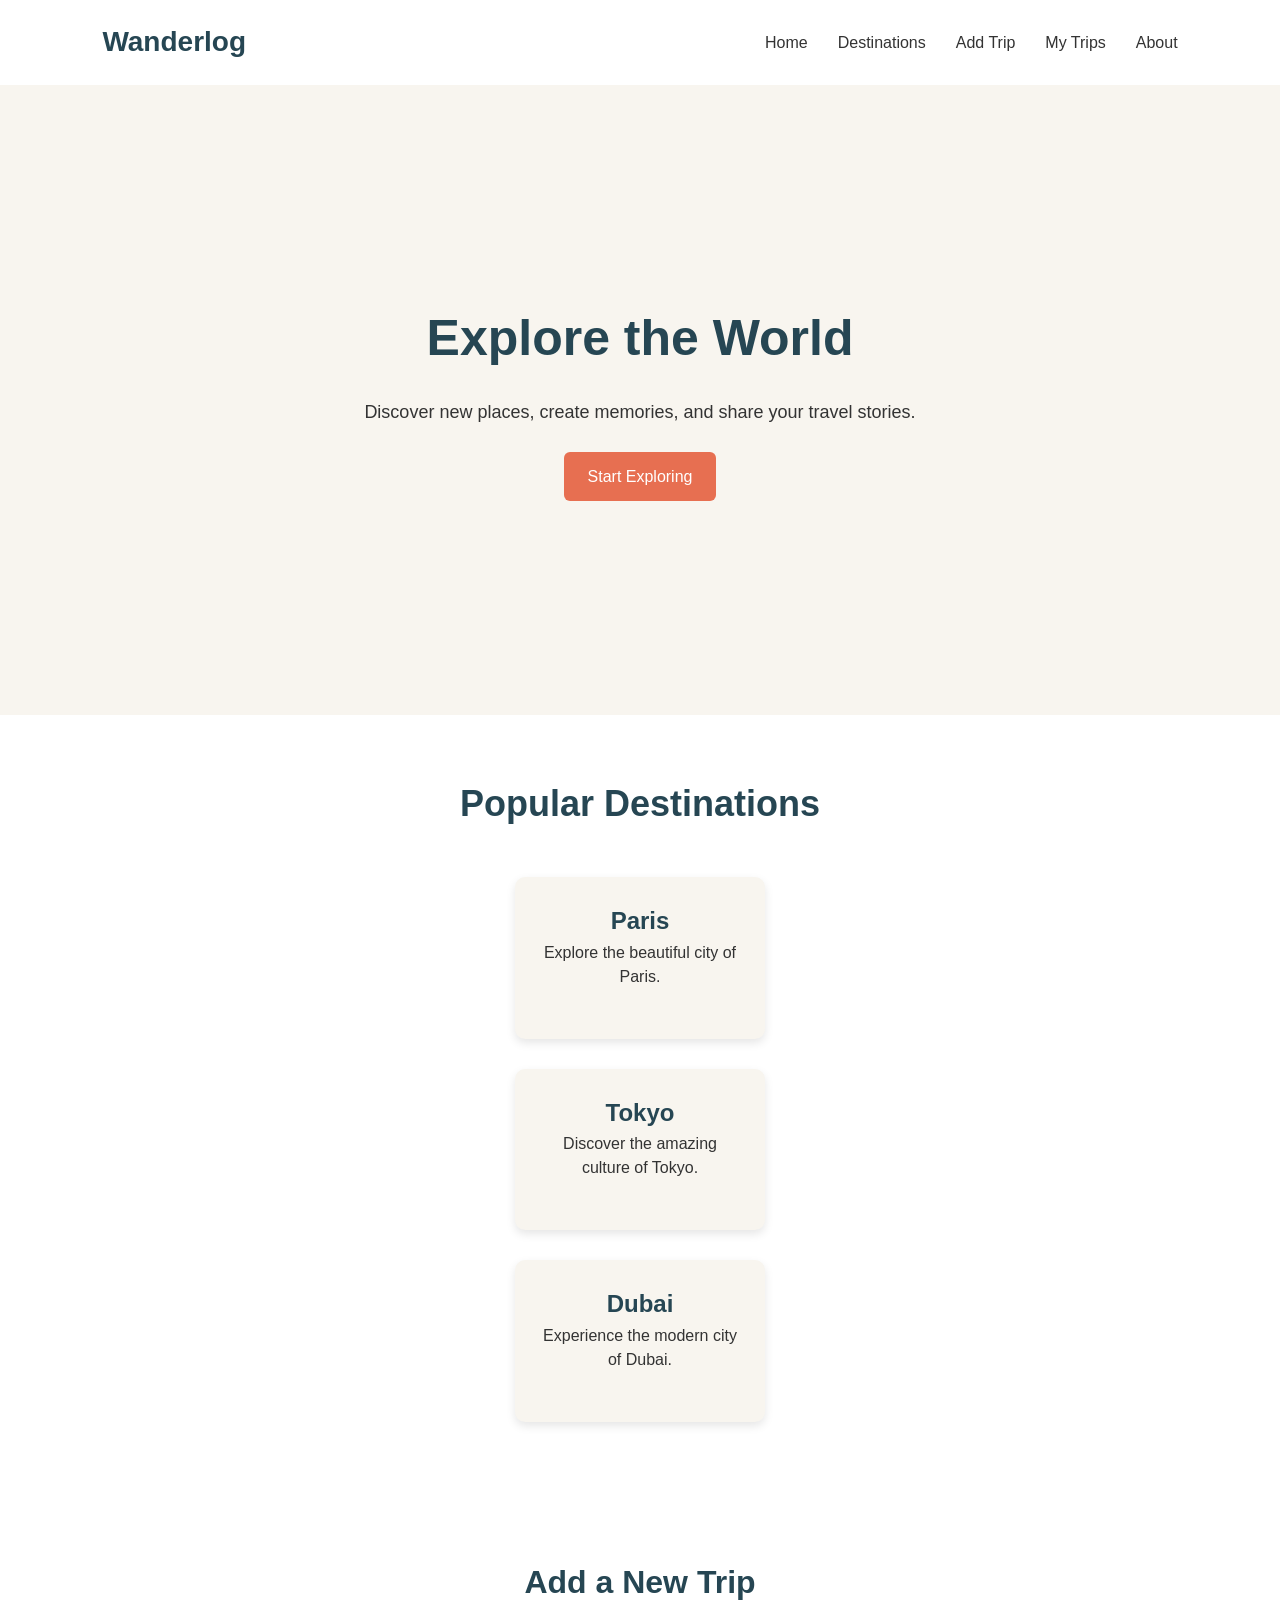
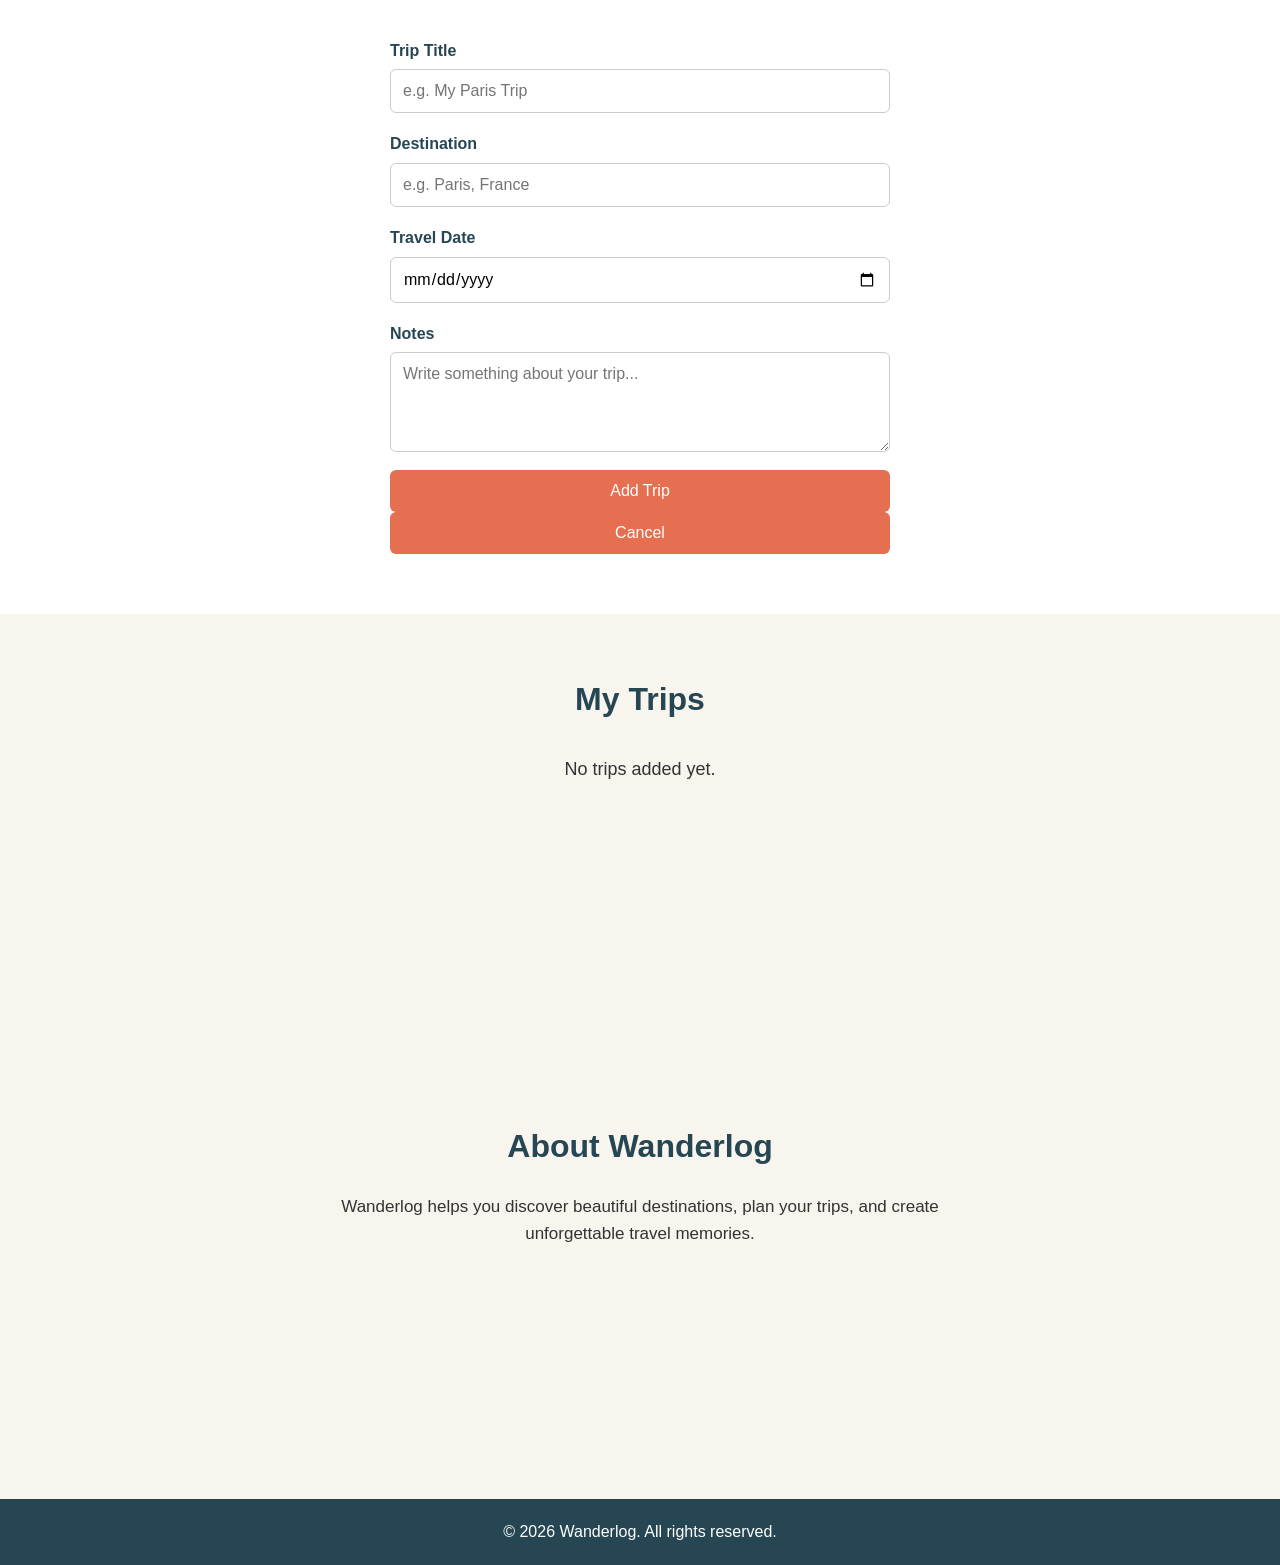
==== index.html @ 98eb79b1 "index.html" ====
<!DOCTYPE html>
<html lang="en">
<head>
    <meta charset="UTF-8">
    <meta name="viewport" content="width=device-width, initial-scale=1.0">
    <title>Wanderlog</title>
    <link rel="stylesheet" href="style.css">
</head>

<body>

    <header>
        <nav>
            <a href="#">Wanderlog</a>

            <ul>
                
    <li><a href="#home">Home</a></li>
    <li><a href="#destinations">Destinations</a></li>
    <li><a href="#add-trip">Add Trip</a></li>
    <li><a href="#my-trips">My Trips</a></li>
    <li><a href="#about">About</a></li>

            </ul>
        </nav>
    </header>

    <main>

        <section id="home">
            <h1>Explore the World</h1>

            <p>
                Discover new places, create memories,
                and share your travel stories.
            </p>

            <a href="#destinations" class="explore-btn">Start Exploring</a>
            
        </section>
    <section id="destinations">
    <h2>Popular Destinations</h2>

    <div class="destination-card">
        <h3>Paris</h3>
        <p>Explore the beautiful city of Paris.</p>
    </div>

    <div class="destination-card">
        <h3>Tokyo</h3>
        <p>Discover the amazing culture of Tokyo.</p>
    </div>

    <div class="destination-card">
        <h3>Dubai</h3>
        <p>Experience the modern city of Dubai.</p>
    </div>
</section>
        <section id="add-trip">
    <h2 id="form-heading">Add a New Trip</h2>

    <form id="trip-form">
        <div>
            <label for="trip-title">Trip Title</label>
            <input
                type="text"
                id="trip-title"
                name="title"
                placeholder="e.g. My Paris Trip"
                maxlength="50"
                required
            >
        </div>

        <div>
            <label for="trip-destination">Destination</label>
            <input
                type="text"
                id="trip-destination"
                name="destination"
                placeholder="e.g. Paris, France"
                maxlength="60"
                required
            >
        </div>

        <div>
            <label for="trip-date">Travel Date</label>
            <input
                type="date"
                id="trip-date"
                name="date"
                required
            >
        </div>

        <div>
            <label for="trip-notes">Notes</label>
            <textarea
                id="trip-notes"
                name="notes"
                placeholder="Write something about your trip..."
                maxlength="300"
            ></textarea>
            <p id="form-message"></p>
        </div>

        <div class="form-buttons">
            <button type="submit" id="submit-btn">Add Trip</button>
            <button type="button" id="cancel-btn" class="cancel-btn">
                Cancel
            </button>
        </div>
    </form>
</section>


            
        
                
        
        <section id="my-trips">
    <h2>My Trips</h2>

    <div id="trip-list">
        <p id="empty-message">No trips added yet.</p>
    </div>
</section>

<section id="about">
    <h2>About Wanderlog</h2>
    <p>
        Wanderlog helps you discover beautiful destinations,
        plan your trips, and create unforgettable travel memories.
    </p>
</section>

        


    </main>

    <footer>
        <p>&copy; 2026 Wanderlog. All rights reserved.</p>
    </footer>
    <script src="script.js"></script>

</body>
</html>
---- style.css ----
/* Basic reset */
* {
    margin: 0;
    padding: 0;
    box-sizing: border-box;
}

/* Body */
body {
    font-family: Arial, sans-serif;
    background-color: #f8f5ef;
    color: #333;
    line-height: 1.6;
}

/* Header */
header {
    background-color: #ffffff;
    padding: 20px 8%;
}

/* Navigation */
nav {
    display: flex;
    justify-content: space-between;

    /* Form buttons */
.form-buttons {
    display: flex;
    gap: 10px;
}

.form-buttons button {
    flex: 1;
}

.cancel-btn {
    background-color: #777 !important;
}

.cancel-btn:hover {
    background-color: #555 !important;
}
    align-items: center;
}

/* Logo */
nav > a {
    font-size: 28px;
    font-weight: bold;
    color: #264653;
    text-decoration: none;
}

/* Navigation links */
nav ul {
    display: flex;
    list-style: none;
    gap: 30px;
}

nav ul li a {
    color: #333;
    text-decoration: none;
}

/* Hero section */
section {
    min-height: 70vh;
    display: flex;
    flex-direction: column;
    justify-content: center;
    align-items: center;
    text-align: center;
    padding: 40px 20px;
}

/* Hero heading */
section h1 {
    font-size: 50px;
    color: #264653;
    margin-bottom: 20px;
}

/* Hero paragraph */
section p {
    max-width: 600px;
    margin-bottom: 25px;
    font-size: 18px;
}

/* CTA button */
section a {
    background-color: #e76f51;
    color: white;
    padding: 12px 24px;
    text-decoration: none;
    border-radius: 6px;
}

/* Footer */
footer {
    text-align: center;
    padding: 20px;
    background-color: #264653;
    color: white;
}

/* Mobile responsiveness */
@media (max-width: 600px) {
    nav {
        flex-direction: column;
        gap: 15px;
    }

    nav ul {
        gap: 15px;
    }

    section h1 {
        font-size: 36px;
    }
}



#destinations {
    padding: 60px 20px;
    text-align: center;
    background-color: #ffffff;
}

#destinations h2 {
    color: #264653;
    font-size: 36px;
    margin-bottom: 30px;
}

.destination-card {
    display: inline-block;
    width: 250px;
    margin: 15px;
    padding: 25px;
    background-color: #f8f5ef;
    border-radius: 10px;
    box-shadow: 0 4px 10px rgba(0, 0, 0, 0.1);
}

.destination-card h3 {
    color: #264653;
    font-size: 24px;
}

.destination-card p {
    color: #333333;
    font-size: 16px;
    line-height: 1.5;
}


#about {
    padding: 60px 20px;
    text-align: center;
    background-color: #f8f5ef;
}

#about h2 {
    color: #264653;
    font-size: 32px;
    margin-bottom: 20px;
}

#about p {
    max-width: 700px;
    margin: 0 auto;
    line-height: 1.6;
    font-size: 17px;
}

/* Mobile responsiveness */
@media (max-width: 600px) {
    header {
        padding: 15px 5%;
    }

    nav {
        flex-direction: column;
        gap: 15px;
    }

    nav > a {
        font-size: 24px;
    }

    nav ul {
        gap: 15px;
        flex-wrap: wrap;
        justify-content: center;
    }

    section h1 {
        font-size: 36px;
    }

    section p {
        font-size: 16px;
    }

    #destinations h2 {
        font-size: 30px;
    }

    .destination-card {
        display: block;
        width: 90%;
        max-width: 300px;
        margin: 15px auto;
    }

    #about h2 {
        font-size: 28px;
    }

    #about p {
        font-size: 16px;
    }
}
/* Add Trip Section */
#add-trip {
    min-height: auto;
    padding: 60px 20px;
    background-color: #ffffff;
}

#add-trip h2,
#my-trips h2 {
    color: #264653;
    font-size: 32px;
    margin-bottom: 30px;
}

/* Trip Form */
#trip-form {
    width: 100%;
    max-width: 500px;
    display: flex;
    flex-direction: column;
    gap: 18px;
    text-align: left;
}

#trip-form div {
    display: flex;
    flex-direction: column;
}

#trip-form label {
    margin-bottom: 6px;
    font-weight: bold;
    color: #264653;
}

#trip-form input,
#trip-form textarea {
    padding: 12px;
    border: 1px solid #ccc;
    border-radius: 6px;
    font-size: 16px;
    font-family: Arial, sans-serif;
}

#trip-form textarea {
    min-height: 100px;
    resize: vertical;
}

#trip-form input:focus,
#trip-form textarea:focus {
    outline: none;
    border-color: #e76f51;
}

/* Add Trip Button */
#trip-form button {
    background-color: #e76f51;
    color: white;
    border: none;
    padding: 12px 20px;
    border-radius: 6px;
    font-size: 16px;
    cursor: pointer;
}

#trip-form button:hover {
    background-color: #d95d40;
}

/* My Trips */
#my-trips {
    min-height: auto;
    padding: 60px 20px;
    background-color: #f8f5ef;
}

#trip-list {
    width: 100%;
    max-width: 900px;
    display: flex;
    flex-wrap: wrap;
    justify-content: center;
    gap: 20px;
}

/* Trip Card */
.trip-card {
    width: 280px;
    padding: 25px;
    background-color: white;
    border-radius: 10px;
    box-shadow: 0 4px 10px rgba(0, 0, 0, 0.1);
    text-align: left;
}

.trip-card h3 {
    color: #264653;
    font-size: 24px;
    margin-bottom: 12px;
}

.trip-card p {
    font-size: 15px;
    margin-bottom: 8px;
}

/* Edit and Delete Buttons */
.trip-card button {
    border: none;
    padding: 8px 14px;
    margin-top: 12px;
    margin-right: 6px;
    border-radius: 5px;
    color: white;
    cursor: pointer;
}

.trip-card button:first-of-type {
    background-color: #264653;
}

.trip-card button:last-of-type {
    background-color: #e76f51;
}

.trip-card button:hover {
    opacity: 0.85;
}

/* Mobile */
@media (max-width: 600px) {
    #trip-form {
        width: 90%;
    }

    .trip-card {
        width: 90%;
        max-width: 320px;
    }

    #add-trip h2,
    #my-trips h2 {
        font-size: 28px;
    }
}

#form-message {
    display: none;
    width: 100%;
    padding: 10px;
    margin: 5px 0;
    border-radius: 6px;
    font-size: 14px;
    text-align: center;
}

#form-message.success {
    display: block;
    background-color: #d8f3dc;
    color: #1b4332;
}

#form-message.error {
    display: block;
    background-color: #ffe5e5;
    color: #9b2226;
}
.trip-card {
    transition: transform 0.2s ease, box-shadow 0.2s ease;
    border-left: 5px solid #e76f51;
}

.trip-card:hover {
    transform: translateY(-5px);
    box-shadow: 0 8px 18px rgba(0, 0, 0, 0.15);
}

.trip-card p {
    color: #555;
}

.trip-card strong {
    color: #264653;
}
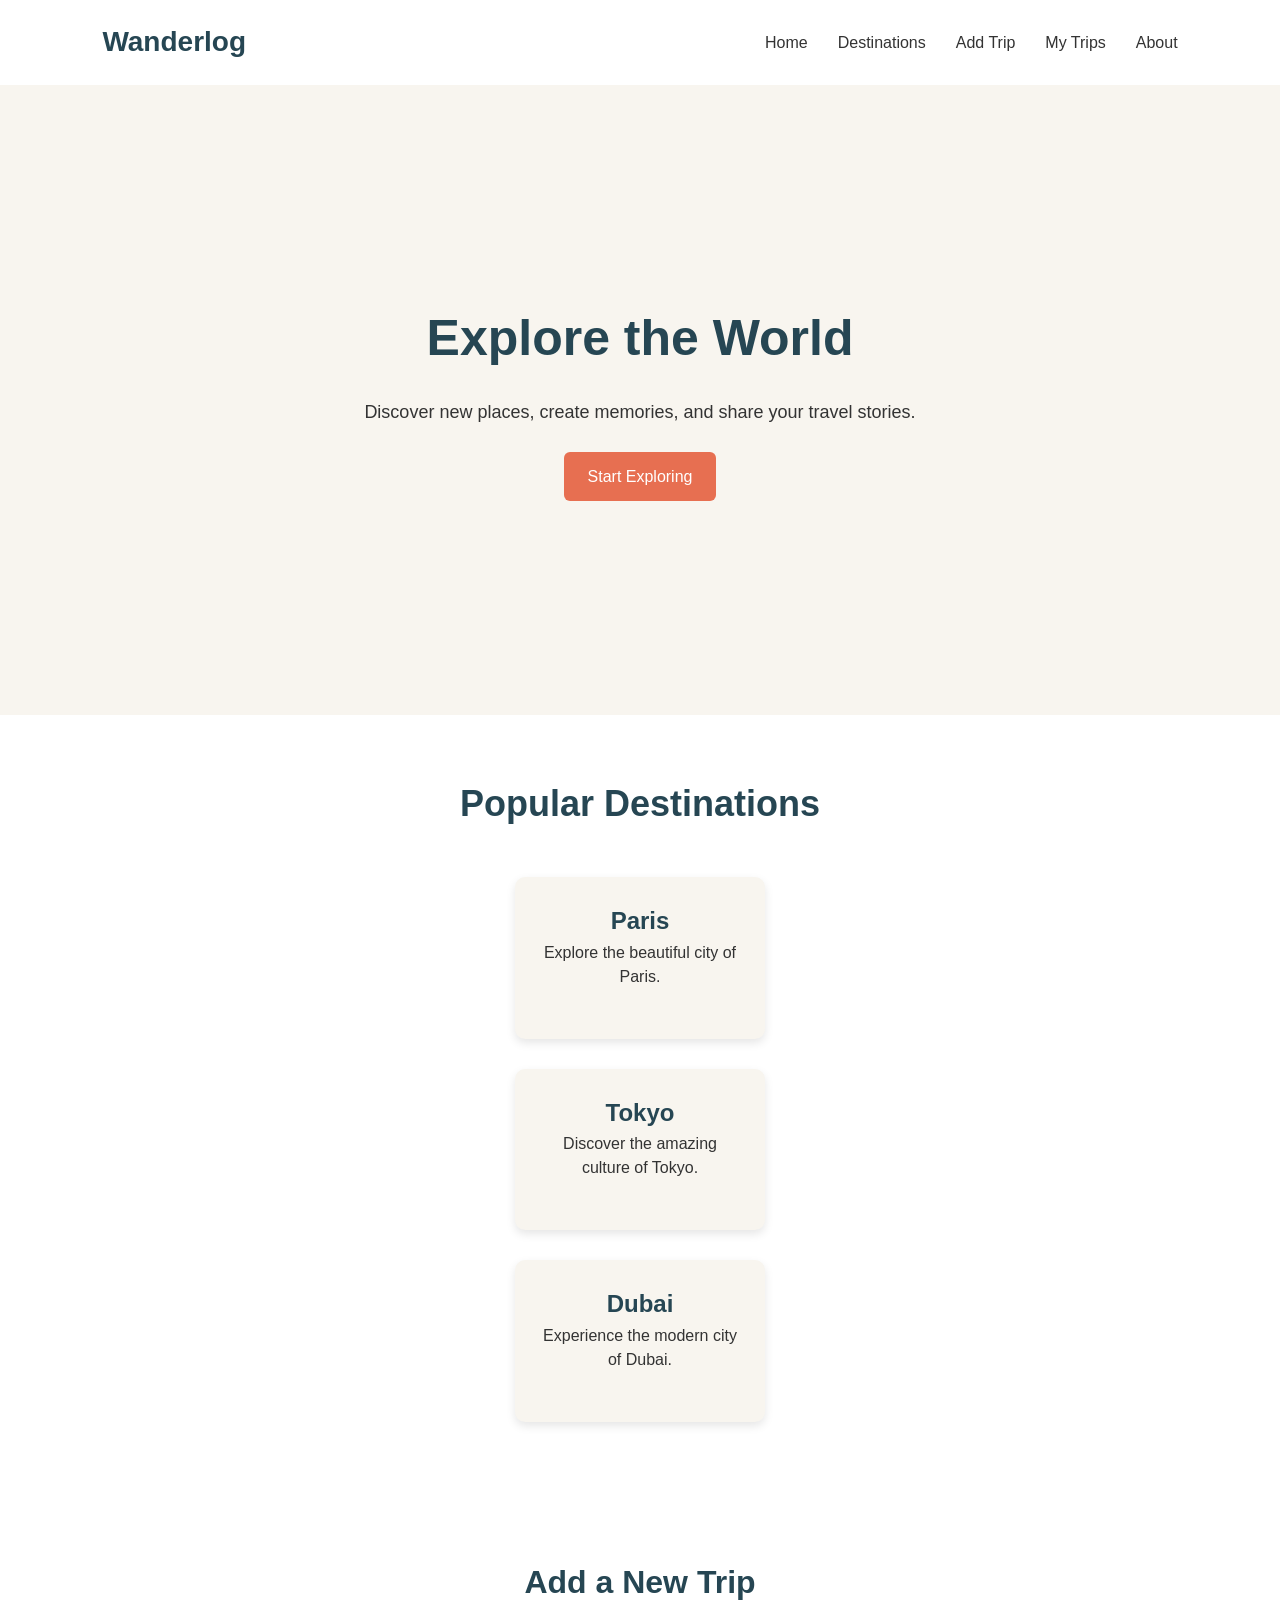
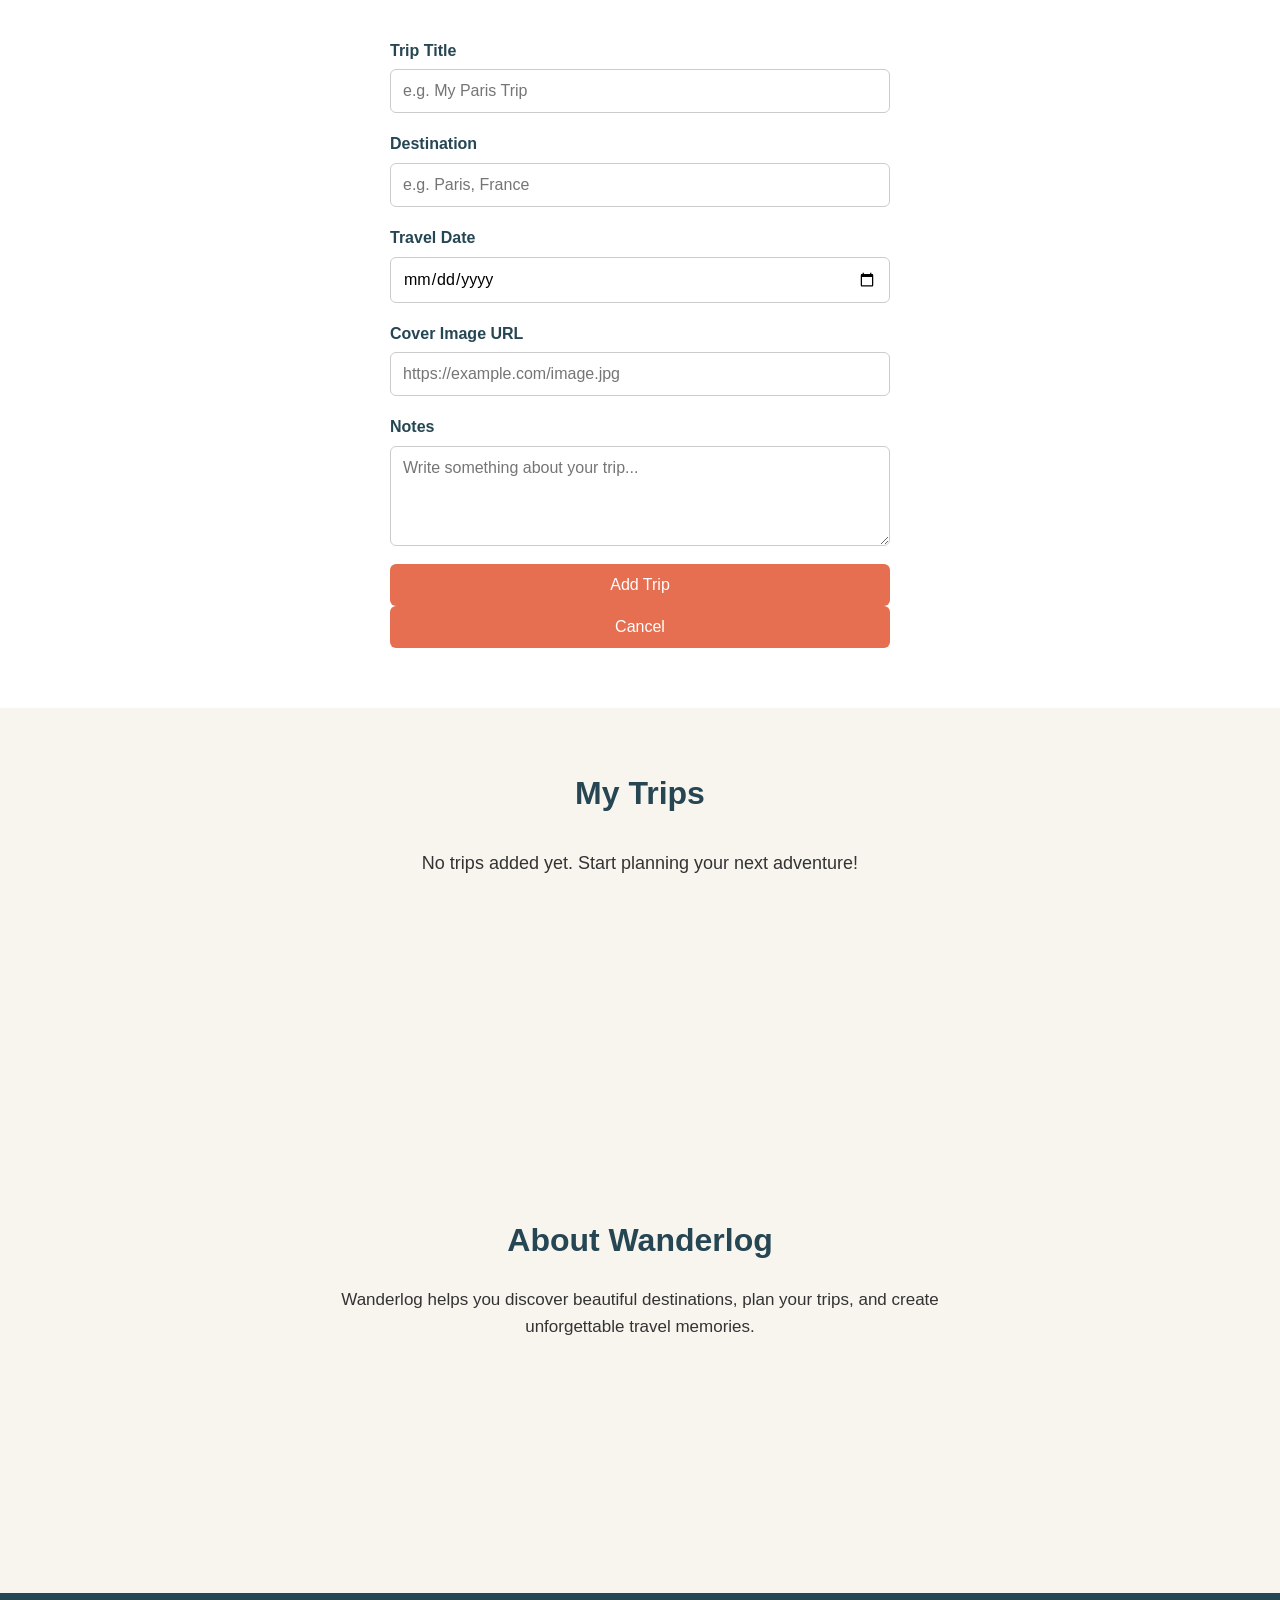
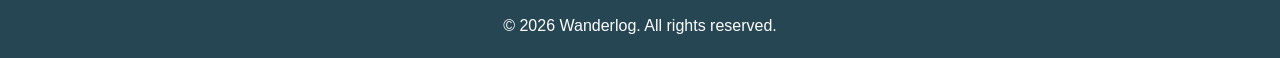
==== commit 25f1688c: "index.html Added a new input field for the cover image URL in the trip form." ====
--- a/index.html
+++ b/index.html
@@ -60,6 +60,7 @@
     <h2 id="form-heading">Add a New Trip</h2>
 
     <form id="trip-form">
+
         <div>
             <label for="trip-title">Trip Title</label>
             <input
@@ -94,6 +95,17 @@
             >
         </div>
 
+        <!-- NEW: Cover Image URL -->
+        <div>
+            <label for="trip-image">Cover Image URL</label>
+            <input
+                type="url"
+                id="trip-image"
+                name="image"
+                placeholder="https://example.com/image.jpg"
+            >
+        </div>
+
         <div>
             <label for="trip-notes">Notes</label>
             <textarea
@@ -102,30 +114,39 @@
                 placeholder="Write something about your trip..."
                 maxlength="300"
             ></textarea>
-            <p id="form-message"></p>
         </div>
+
+        <p id="form-message"></p>
 
         <div class="form-buttons">
             <button type="submit" id="submit-btn">Add Trip</button>
-            <button type="button" id="cancel-btn" class="cancel-btn">
+
+            <button
+                type="button"
+                id="cancel-btn"
+                class="cancel-btn"
+            >
                 Cancel
             </button>
         </div>
+
     </form>
 </section>
+<section id="my-trips">
+    <h2>My Trips</h2>
 
+    <div id="trip-list">
+        <p id="empty-message">
+            No trips added yet. Start planning your next adventure!
+        </p>
+    </div>
+</section>
 
             
         
                 
         
-        <section id="my-trips">
-    <h2>My Trips</h2>
-
-    <div id="trip-list">
-        <p id="empty-message">No trips added yet.</p>
-    </div>
-</section>
+    
 
 <section id="about">
     <h2>About Wanderlog</h2>
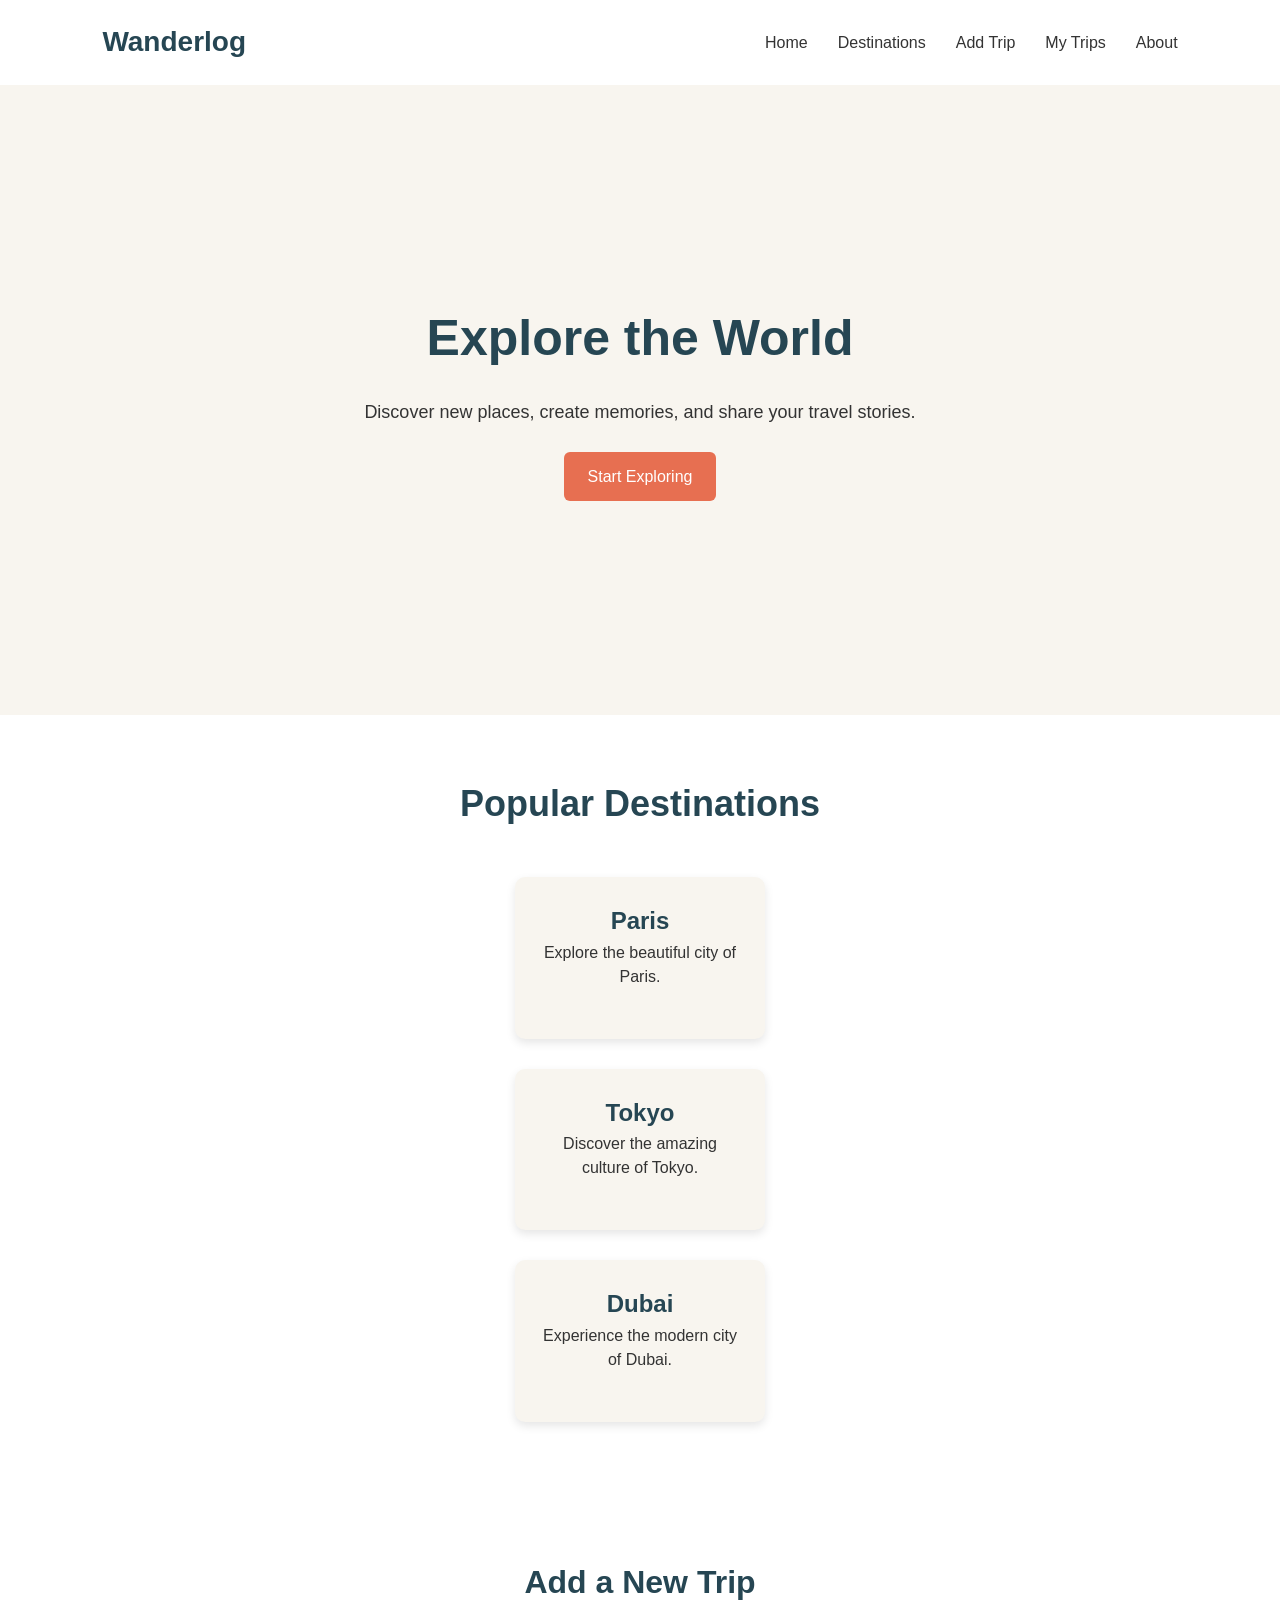
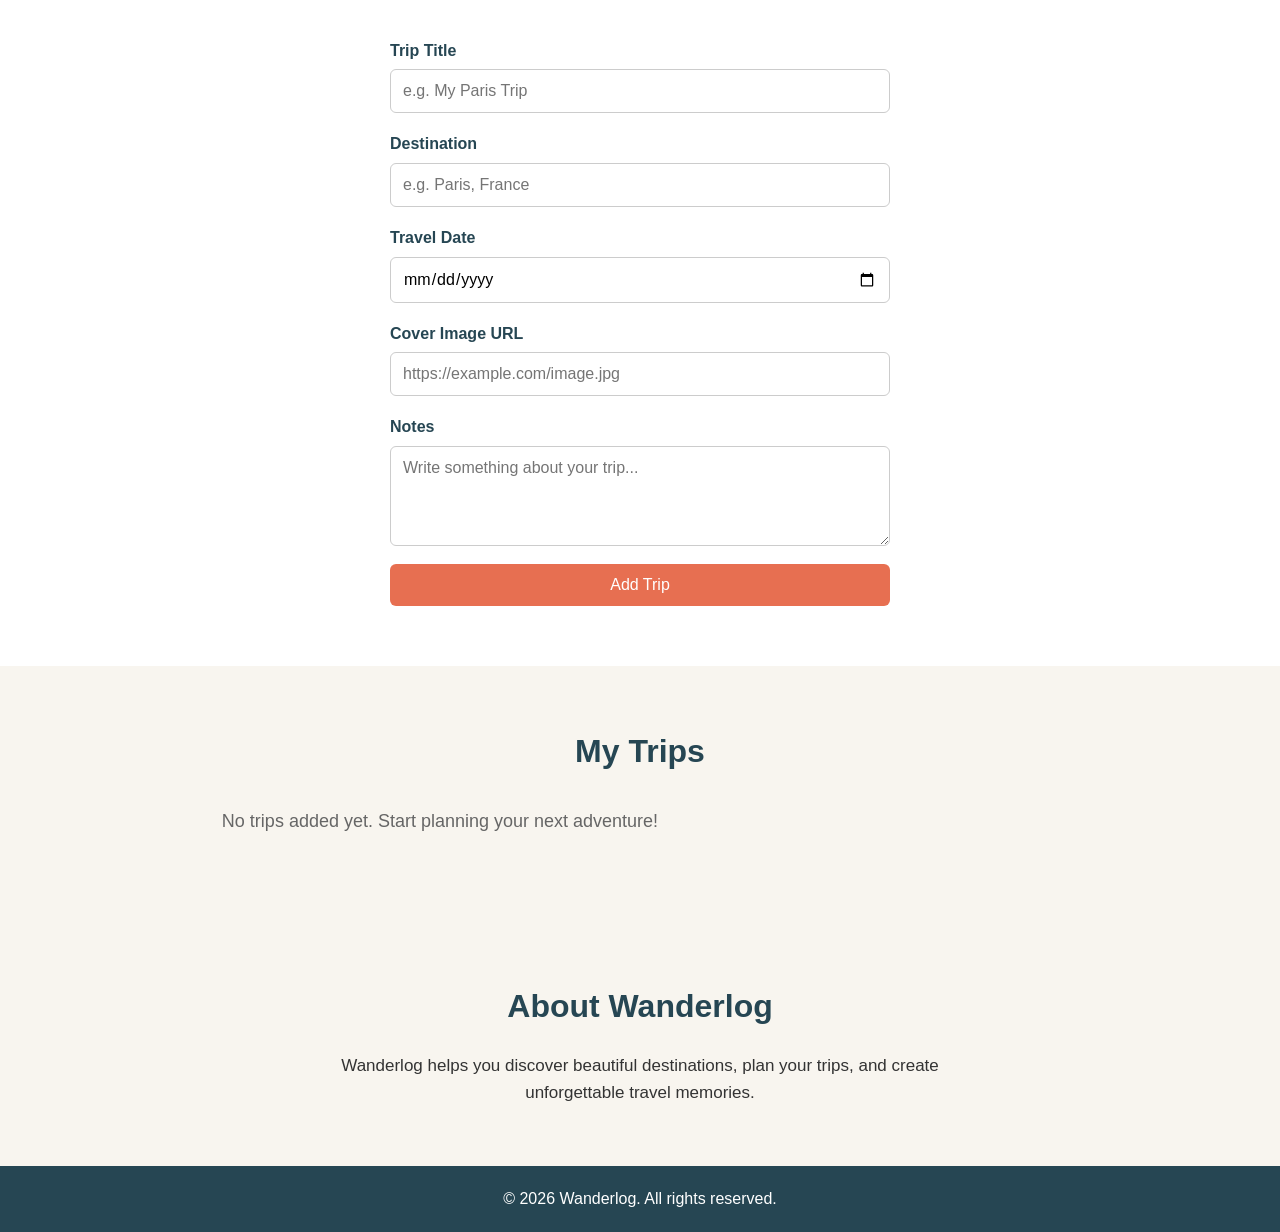
==== commit ee859cd1: "index.html Reformatted the Cover Image URL input section for consistency." ====
--- a/index.html
+++ b/index.html
@@ -95,16 +95,15 @@
             >
         </div>
 
-        <!-- NEW: Cover Image URL -->
         <div>
-            <label for="trip-image">Cover Image URL</label>
-            <input
-                type="url"
-                id="trip-image"
-                name="image"
-                placeholder="https://example.com/image.jpg"
-            >
-        </div>
+    <label for="trip-image">Cover Image URL</label>
+    <input
+        type="url"
+        id="trip-image"
+        name="image"
+        placeholder="https://example.com/image.jpg"
+    >
+</div>
 
         <div>
             <label for="trip-notes">Notes</label>
--- a/style.css
+++ b/style.css
@@ -23,24 +23,6 @@
 nav {
     display: flex;
     justify-content: space-between;
-
-    /* Form buttons */
-.form-buttons {
-    display: flex;
-    gap: 10px;
-}
-
-.form-buttons button {
-    flex: 1;
-}
-
-.cancel-btn {
-    background-color: #777 !important;
-}
-
-.cancel-btn:hover {
-    background-color: #555 !important;
-}
     align-items: center;
 }
 
@@ -64,7 +46,7 @@
     text-decoration: none;
 }
 
-/* Hero section */
+/* General sections */
 section {
     min-height: 70vh;
     display: flex;
@@ -75,21 +57,20 @@
     padding: 40px 20px;
 }
 
-/* Hero heading */
+/* Hero */
 section h1 {
     font-size: 50px;
     color: #264653;
     margin-bottom: 20px;
 }
 
-/* Hero paragraph */
 section p {
     max-width: 600px;
     margin-bottom: 25px;
     font-size: 18px;
 }
 
-/* CTA button */
+/* CTA */
 section a {
     background-color: #e76f51;
     color: white;
@@ -98,36 +79,12 @@
     border-radius: 6px;
 }
 
-/* Footer */
-footer {
-    text-align: center;
-    padding: 20px;
-    background-color: #264653;
-    color: white;
-}
-
-/* Mobile responsiveness */
-@media (max-width: 600px) {
-    nav {
-        flex-direction: column;
-        gap: 15px;
-    }
-
-    nav ul {
-        gap: 15px;
-    }
-
-    section h1 {
-        font-size: 36px;
-    }
-}
-
-
-
+/* Destinations */
 #destinations {
     padding: 60px 20px;
     text-align: center;
     background-color: #ffffff;
+    min-height: auto;
 }
 
 #destinations h2 {
@@ -157,74 +114,6 @@
     line-height: 1.5;
 }
 
-
-#about {
-    padding: 60px 20px;
-    text-align: center;
-    background-color: #f8f5ef;
-}
-
-#about h2 {
-    color: #264653;
-    font-size: 32px;
-    margin-bottom: 20px;
-}
-
-#about p {
-    max-width: 700px;
-    margin: 0 auto;
-    line-height: 1.6;
-    font-size: 17px;
-}
-
-/* Mobile responsiveness */
-@media (max-width: 600px) {
-    header {
-        padding: 15px 5%;
-    }
-
-    nav {
-        flex-direction: column;
-        gap: 15px;
-    }
-
-    nav > a {
-        font-size: 24px;
-    }
-
-    nav ul {
-        gap: 15px;
-        flex-wrap: wrap;
-        justify-content: center;
-    }
-
-    section h1 {
-        font-size: 36px;
-    }
-
-    section p {
-        font-size: 16px;
-    }
-
-    #destinations h2 {
-        font-size: 30px;
-    }
-
-    .destination-card {
-        display: block;
-        width: 90%;
-        max-width: 300px;
-        margin: 15px auto;
-    }
-
-    #about h2 {
-        font-size: 28px;
-    }
-
-    #about p {
-        font-size: 16px;
-    }
-}
 /* Add Trip Section */
 #add-trip {
     min-height: auto;
@@ -280,7 +169,16 @@
     border-color: #e76f51;
 }
 
-/* Add Trip Button */
+/* Form buttons */
+.form-buttons {
+    display: flex;
+    gap: 10px;
+}
+
+.form-buttons button {
+    flex: 1;
+}
+
 #trip-form button {
     background-color: #e76f51;
     color: white;
@@ -295,6 +193,37 @@
     background-color: #d95d40;
 }
 
+.cancel-btn {
+    background-color: #777 !important;
+}
+
+.cancel-btn:hover {
+    background-color: #555 !important;
+}
+
+/* Form message */
+#form-message {
+    display: none;
+    width: 100%;
+    padding: 10px;
+    margin: 5px 0;
+    border-radius: 6px;
+    font-size: 14px;
+    text-align: center;
+}
+
+#form-message.success {
+    display: block;
+    background-color: #d8f3dc;
+    color: #1b4332;
+}
+
+#form-message.error {
+    display: block;
+    background-color: #ffe5e5;
+    color: #9b2226;
+}
+
 /* My Trips */
 #my-trips {
     min-height: auto;
@@ -304,21 +233,34 @@
 
 #trip-list {
     width: 100%;
-    max-width: 900px;
-    display: flex;
-    flex-wrap: wrap;
-    justify-content: center;
+    max-width: 1000px;
+    display: grid;
+    grid-template-columns: repeat(auto-fit, minmax(280px, 1fr));
     gap: 20px;
+}
+
+/* Empty message */
+#empty-message {
+    width: 100%;
+    text-align: center;
+    color: #666;
 }
 
 /* Trip Card */
 .trip-card {
-    width: 280px;
+    width: 100%;
     padding: 25px;
     background-color: white;
     border-radius: 10px;
     box-shadow: 0 4px 10px rgba(0, 0, 0, 0.1);
     text-align: left;
+    border-left: 5px solid #e76f51;
+    transition: transform 0.2s ease, box-shadow 0.2s ease;
+}
+
+.trip-card:hover {
+    transform: translateY(-5px);
+    box-shadow: 0 8px 18px rgba(0, 0, 0, 0.15);
 }
 
 .trip-card h3 {
@@ -328,11 +270,25 @@
 }
 
 .trip-card p {
+    color: #555;
     font-size: 15px;
     margin-bottom: 8px;
 }
 
-/* Edit and Delete Buttons */
+.trip-card strong {
+    color: #264653;
+}
+
+/* Trip image */
+.trip-image {
+    width: 100%;
+    height: 180px;
+    object-fit: cover;
+    border-radius: 8px;
+    margin-bottom: 15px;
+}
+
+/* Trip buttons */
 .trip-card button {
     border: none;
     padding: 8px 14px;
@@ -355,8 +311,76 @@
     opacity: 0.85;
 }
 
+/* About */
+#about {
+    padding: 60px 20px;
+    text-align: center;
+    background-color: #f8f5ef;
+    min-height: auto;
+}
+
+#about h2 {
+    color: #264653;
+    font-size: 32px;
+    margin-bottom: 20px;
+}
+
+#about p {
+    max-width: 700px;
+    margin: 0 auto;
+    line-height: 1.6;
+    font-size: 17px;
+}
+
+/* Footer */
+footer {
+    text-align: center;
+    padding: 20px;
+    background-color: #264653;
+    color: white;
+}
+
 /* Mobile */
 @media (max-width: 600px) {
+
+    header {
+        padding: 15px 5%;
+    }
+
+    nav {
+        flex-direction: column;
+        gap: 15px;
+    }
+
+    nav > a {
+        font-size: 24px;
+    }
+
+    nav ul {
+        gap: 15px;
+        flex-wrap: wrap;
+        justify-content: center;
+    }
+
+    section h1 {
+        font-size: 36px;
+    }
+
+    section p {
+        font-size: 16px;
+    }
+
+    #destinations h2 {
+        font-size: 30px;
+    }
+
+    .destination-card {
+        display: block;
+        width: 90%;
+        max-width: 300px;
+        margin: 15px auto;
+    }
+
     #trip-form {
         width: 90%;
     }
@@ -364,52 +388,19 @@
     .trip-card {
         width: 90%;
         max-width: 320px;
+        margin: auto;
     }
 
     #add-trip h2,
     #my-trips h2 {
         font-size: 28px;
     }
-}
-
-#form-message {
-    display: none;
-    width: 100%;
-    padding: 10px;
-    margin: 5px 0;
-    border-radius: 6px;
-    font-size: 14px;
-    text-align: center;
-}
-
-#form-message.success {
-    display: block;
-    background-color: #d8f3dc;
-    color: #1b4332;
-}
-
-#form-message.error {
-    display: block;
-    background-color: #ffe5e5;
-    color: #9b2226;
-}
-.trip-card {
-    transition: transform 0.2s ease, box-shadow 0.2s ease;
-    border-left: 5px solid #e76f51;
-}
-
-.trip-card:hover {
-    transform: translateY(-5px);
-    box-shadow: 0 8px 18px rgba(0, 0, 0, 0.15);
-}
-
-.trip-card p {
-    color: #555;
-}
-
-.trip-card strong {
-    color: #264653;
-}
-
-
-
+
+    #about h2 {
+        font-size: 28px;
+    }
+
+    #about p {
+        font-size: 16px;
+    }
+}
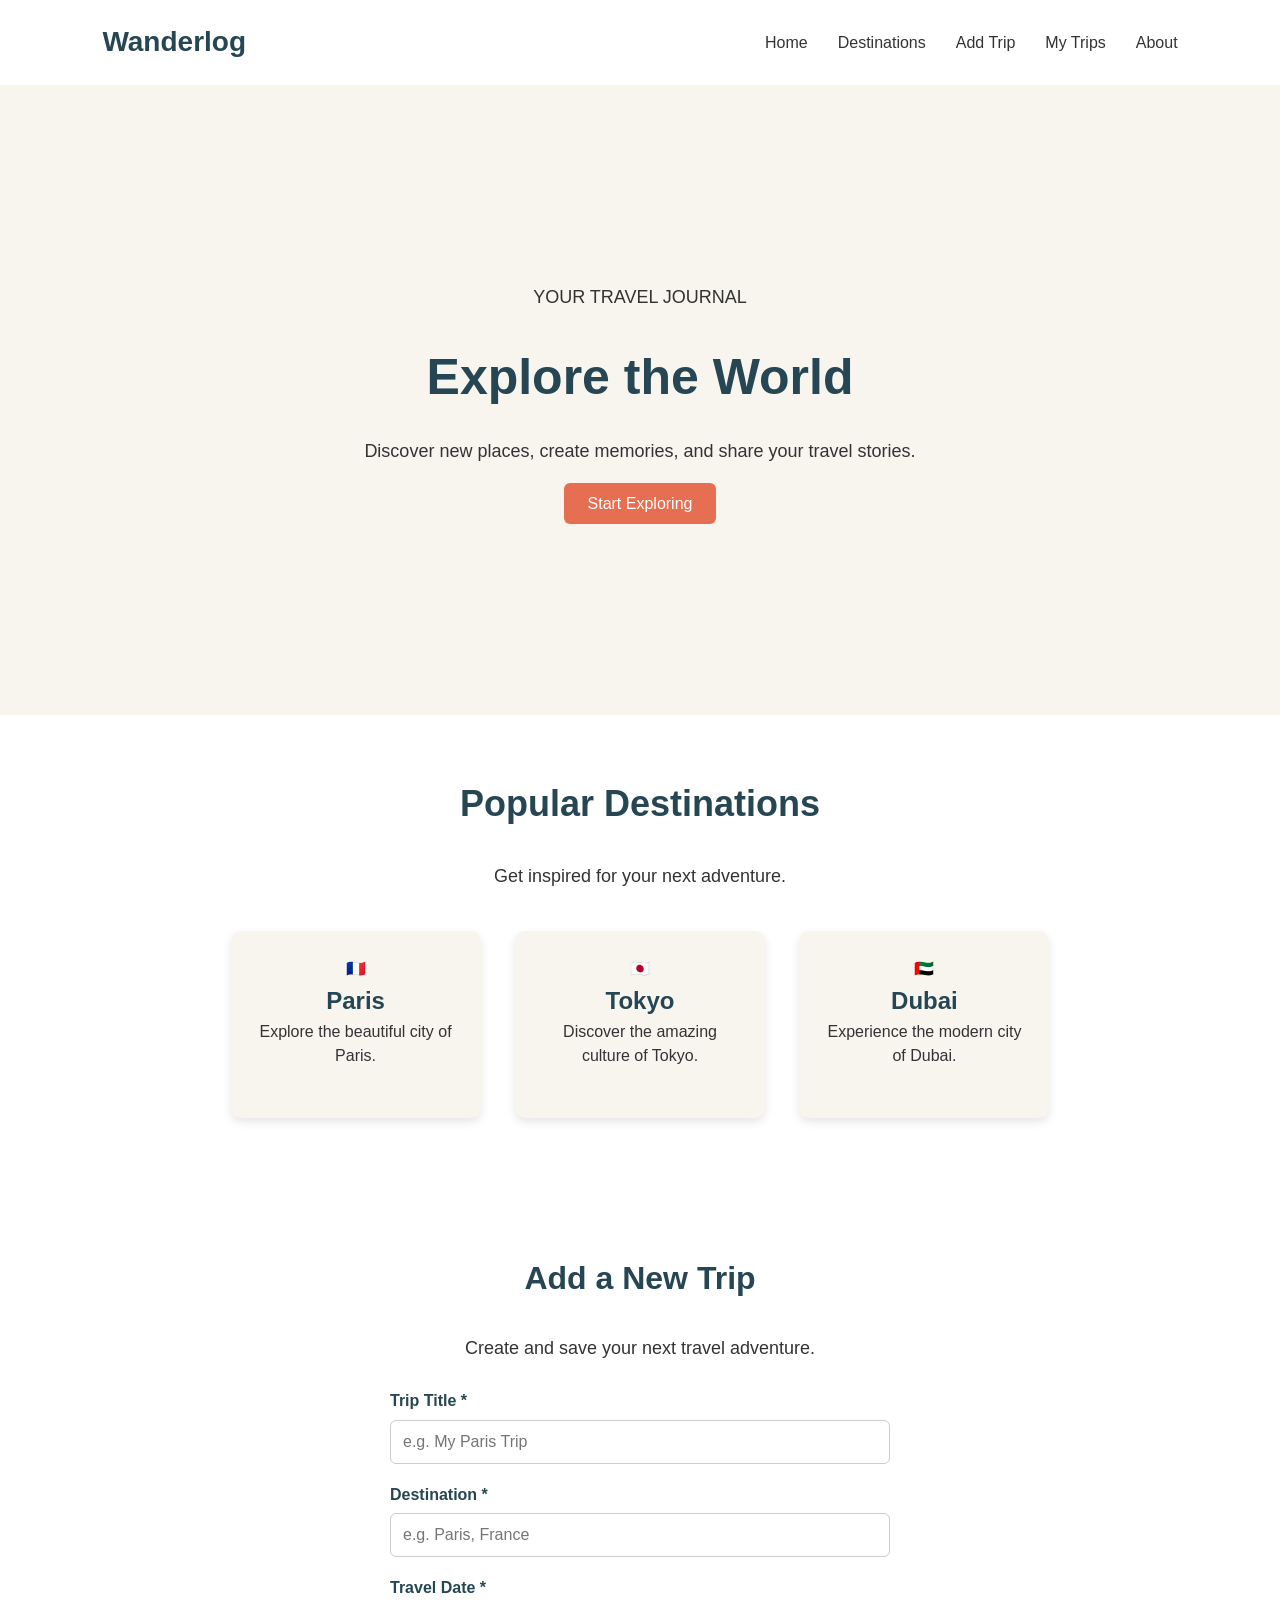
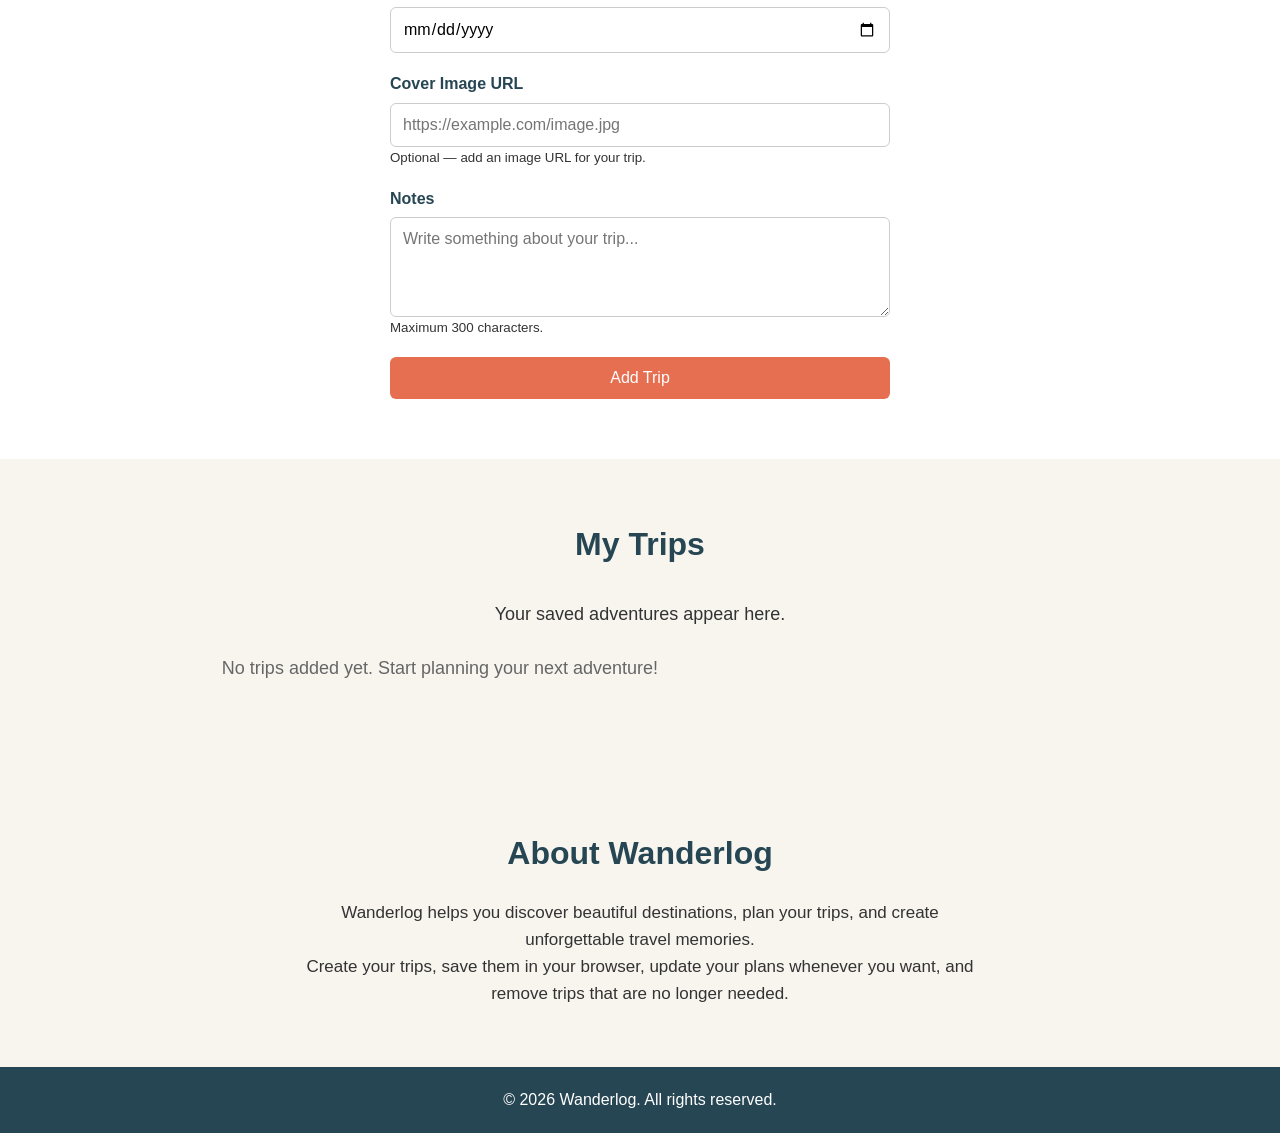
==== commit a13094de: "Index.html" ====
--- a/index.html
+++ b/index.html
@@ -1,169 +1,387 @@
 <!DOCTYPE html>
 <html lang="en">
+
 <head>
     <meta charset="UTF-8">
     <meta name="viewport" content="width=device-width, initial-scale=1.0">
+
     <title>Wanderlog</title>
+
     <link rel="stylesheet" href="style.css">
 </head>
 
 <body>
 
+    <!-- ================= HEADER ================= -->
+
     <header>
         <nav>
-            <a href="#">Wanderlog</a>
+
+            <a href="#home" class="logo">
+                Wanderlog
+            </a>
 
             <ul>
-                
-    <li><a href="#home">Home</a></li>
-    <li><a href="#destinations">Destinations</a></li>
-    <li><a href="#add-trip">Add Trip</a></li>
-    <li><a href="#my-trips">My Trips</a></li>
-    <li><a href="#about">About</a></li>
-
+                <li>
+                    <a href="#home">Home</a>
+                </li>
+
+                <li>
+                    <a href="#destinations">Destinations</a>
+                </li>
+
+                <li>
+                    <a href="#add-trip">Add Trip</a>
+                </li>
+
+                <li>
+                    <a href="#my-trips">My Trips</a>
+                </li>
+
+                <li>
+                    <a href="#about">About</a>
+                </li>
             </ul>
+
         </nav>
     </header>
 
+
+    <!-- ================= MAIN ================= -->
+
     <main>
 
+        <!-- ================= HOME ================= -->
+
         <section id="home">
-            <h1>Explore the World</h1>
+
+            <div class="hero-content">
+
+                <p class="hero-tag">
+                    YOUR TRAVEL JOURNAL
+                </p>
+
+                <h1>
+                    Explore the World
+                </h1>
+
+                <p>
+                    Discover new places, create memories,
+                    and share your travel stories.
+                </p>
+
+                <a href="#destinations" class="explore-btn">
+                    Start Exploring
+                </a>
+
+            </div>
+
+        </section>
+
+
+        <!-- ================= DESTINATIONS ================= -->
+
+        <section id="destinations">
+
+            <h2>
+                Popular Destinations
+            </h2>
+
+            <p class="section-description">
+                Get inspired for your next adventure.
+            </p>
+
+            <div class="destinations-container">
+
+                <div class="destination-card">
+
+                    <div class="destination-icon">
+                        🇫🇷
+                    </div>
+
+                    <h3>
+                        Paris
+                    </h3>
+
+                    <p>
+                        Explore the beautiful city of Paris.
+                    </p>
+
+                </div>
+
+
+                <div class="destination-card">
+
+                    <div class="destination-icon">
+                        🇯🇵
+                    </div>
+
+                    <h3>
+                        Tokyo
+                    </h3>
+
+                    <p>
+                        Discover the amazing culture of Tokyo.
+                    </p>
+
+                </div>
+
+
+                <div class="destination-card">
+
+                    <div class="destination-icon">
+                        🇦🇪
+                    </div>
+
+                    <h3>
+                        Dubai
+                    </h3>
+
+                    <p>
+                        Experience the modern city of Dubai.
+                    </p>
+
+                </div>
+
+            </div>
+
+        </section>
+
+
+        <!-- ================= ADD / EDIT TRIP ================= -->
+
+        <section id="add-trip">
+
+            <h2 id="form-heading">
+                Add a New Trip
+            </h2>
+
+            <p class="section-description">
+                Create and save your next travel adventure.
+            </p>
+
+
+            <form id="trip-form" novalidate>
+
+                <!-- Trip Title -->
+
+                <div class="form-group">
+
+                    <label for="trip-title">
+                        Trip Title *
+                    </label>
+
+                    <input
+                        type="text"
+                        id="trip-title"
+                        name="title"
+                        placeholder="e.g. My Paris Trip"
+                        maxlength="50"
+                        required
+                    >
+
+                </div>
+
+
+                <!-- Destination -->
+
+                <div class="form-group">
+
+                    <label for="trip-destination">
+                        Destination *
+                    </label>
+
+                    <input
+                        type="text"
+                        id="trip-destination"
+                        name="destination"
+                        placeholder="e.g. Paris, France"
+                        maxlength="60"
+                        required
+                    >
+
+                </div>
+
+
+                <!-- Date -->
+
+                <div class="form-group">
+
+                    <label for="trip-date">
+                        Travel Date *
+                    </label>
+
+                    <input
+                        type="date"
+                        id="trip-date"
+                        name="date"
+                        required
+                    >
+
+                </div>
+
+
+                <!-- Image -->
+
+                <div class="form-group">
+
+                    <label for="trip-image">
+                        Cover Image URL
+                    </label>
+
+                    <input
+                        type="url"
+                        id="trip-image"
+                        name="image"
+                        placeholder="https://example.com/image.jpg"
+                    >
+
+                    <small>
+                        Optional — add an image URL for your trip.
+                    </small>
+
+                </div>
+
+
+                <!-- Notes -->
+
+                <div class="form-group">
+
+                    <label for="trip-notes">
+                        Notes
+                    </label>
+
+                    <textarea
+                        id="trip-notes"
+                        name="notes"
+                        placeholder="Write something about your trip..."
+                        maxlength="300"
+                    ></textarea>
+
+                    <small>
+                        Maximum 300 characters.
+                    </small>
+
+                </div>
+
+
+                <!-- Message -->
+
+                <p id="form-message"></p>
+
+
+                <!-- Buttons -->
+
+                <div class="form-buttons">
+
+                    <button
+                        type="submit"
+                        id="submit-btn"
+                    >
+                        Add Trip
+                    </button>
+
+
+                    <button
+                        type="button"
+                        id="cancel-btn"
+                        class="cancel-btn"
+                    >
+                        Cancel
+                    </button>
+
+                </div>
+
+            </form>
+
+        </section>
+
+
+        <!-- ================= MY TRIPS ================= -->
+
+        <section id="my-trips">
+
+            <h2>
+                My Trips
+            </h2>
+
+            <p class="section-description">
+                Your saved adventures appear here.
+            </p>
+
+
+            <!--
+                IMPORTANT:
+                JavaScript dynamically creates trip cards here.
+                Do NOT add hardcoded trip cards.
+            -->
+
+            <div id="trip-list">
+
+                <div id="empty-message">
+
+                    <div class="empty-icon">
+                        🌍
+                    </div>
+
+                    <h3>
+                        No trips added yet
+                    </h3>
+
+                    <p>
+                        Start planning your next adventure!
+                    </p>
+
+                    <a href="#add-trip" class="empty-btn">
+                        Add Your First Trip
+                    </a>
+
+                </div>
+
+            </div>
+
+        </section>
+
+
+        <!-- ================= ABOUT ================= -->
+
+        <section id="about">
+
+            <h2>
+                About Wanderlog
+            </h2>
 
             <p>
-                Discover new places, create memories,
-                and share your travel stories.
-            </p>
-
-            <a href="#destinations" class="explore-btn">Start Exploring</a>
-            
-        </section>
-    <section id="destinations">
-    <h2>Popular Destinations</h2>
-
-    <div class="destination-card">
-        <h3>Paris</h3>
-        <p>Explore the beautiful city of Paris.</p>
-    </div>
-
-    <div class="destination-card">
-        <h3>Tokyo</h3>
-        <p>Discover the amazing culture of Tokyo.</p>
-    </div>
-
-    <div class="destination-card">
-        <h3>Dubai</h3>
-        <p>Experience the modern city of Dubai.</p>
-    </div>
-</section>
-        <section id="add-trip">
-    <h2 id="form-heading">Add a New Trip</h2>
-
-    <form id="trip-form">
-
-        <div>
-            <label for="trip-title">Trip Title</label>
-            <input
-                type="text"
-                id="trip-title"
-                name="title"
-                placeholder="e.g. My Paris Trip"
-                maxlength="50"
-                required
-            >
-        </div>
-
-        <div>
-            <label for="trip-destination">Destination</label>
-            <input
-                type="text"
-                id="trip-destination"
-                name="destination"
-                placeholder="e.g. Paris, France"
-                maxlength="60"
-                required
-            >
-        </div>
-
-        <div>
-            <label for="trip-date">Travel Date</label>
-            <input
-                type="date"
-                id="trip-date"
-                name="date"
-                required
-            >
-        </div>
-
-        <div>
-    <label for="trip-image">Cover Image URL</label>
-    <input
-        type="url"
-        id="trip-image"
-        name="image"
-        placeholder="https://example.com/image.jpg"
-    >
-</div>
-
-        <div>
-            <label for="trip-notes">Notes</label>
-            <textarea
-                id="trip-notes"
-                name="notes"
-                placeholder="Write something about your trip..."
-                maxlength="300"
-            ></textarea>
-        </div>
-
-        <p id="form-message"></p>
-
-        <div class="form-buttons">
-            <button type="submit" id="submit-btn">Add Trip</button>
-
-            <button
-                type="button"
-                id="cancel-btn"
-                class="cancel-btn"
-            >
-                Cancel
-            </button>
-        </div>
-
-    </form>
-</section>
-<section id="my-trips">
-    <h2>My Trips</h2>
-
-    <div id="trip-list">
-        <p id="empty-message">
-            No trips added yet. Start planning your next adventure!
+                Wanderlog helps you discover beautiful destinations,
+                plan your trips, and create unforgettable travel memories.
+            </p>
+
+            <p>
+                Create your trips, save them in your browser,
+                update your plans whenever you want, and remove
+                trips that are no longer needed.
+            </p>
+
+        </section>
+
+    </main>
+
+
+    <!-- ================= FOOTER ================= -->
+
+    <footer>
+
+        <p>
+            &copy; 2026 Wanderlog. All rights reserved.
         </p>
-    </div>
-</section>
-
-            
-        
-                
-        
-    
-
-<section id="about">
-    <h2>About Wanderlog</h2>
-    <p>
-        Wanderlog helps you discover beautiful destinations,
-        plan your trips, and create unforgettable travel memories.
-    </p>
-</section>
-
-        
-
-
-    </main>
-
-    <footer>
-        <p>&copy; 2026 Wanderlog. All rights reserved.</p>
+
     </footer>
+
+
+    <!-- JavaScript -->
+
     <script src="script.js"></script>
 
 </body>
-</html>
+
+    </html>
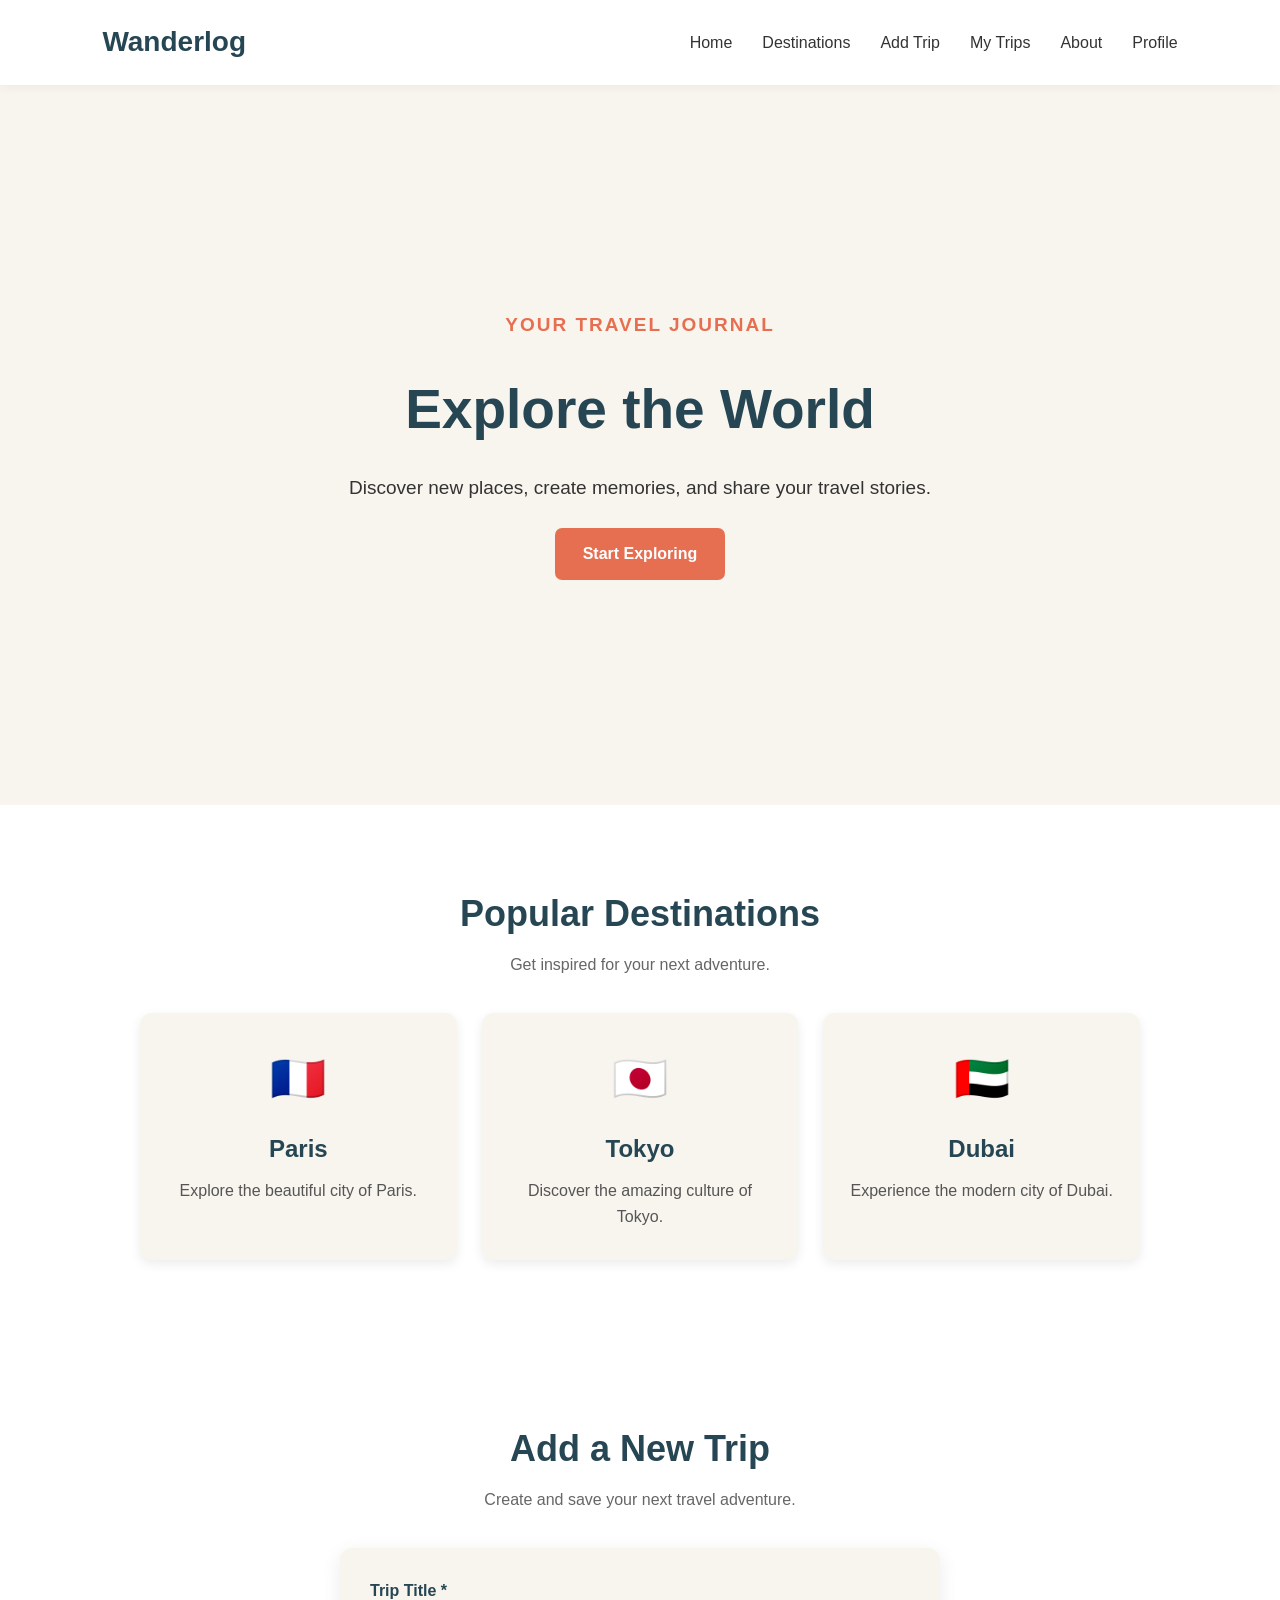
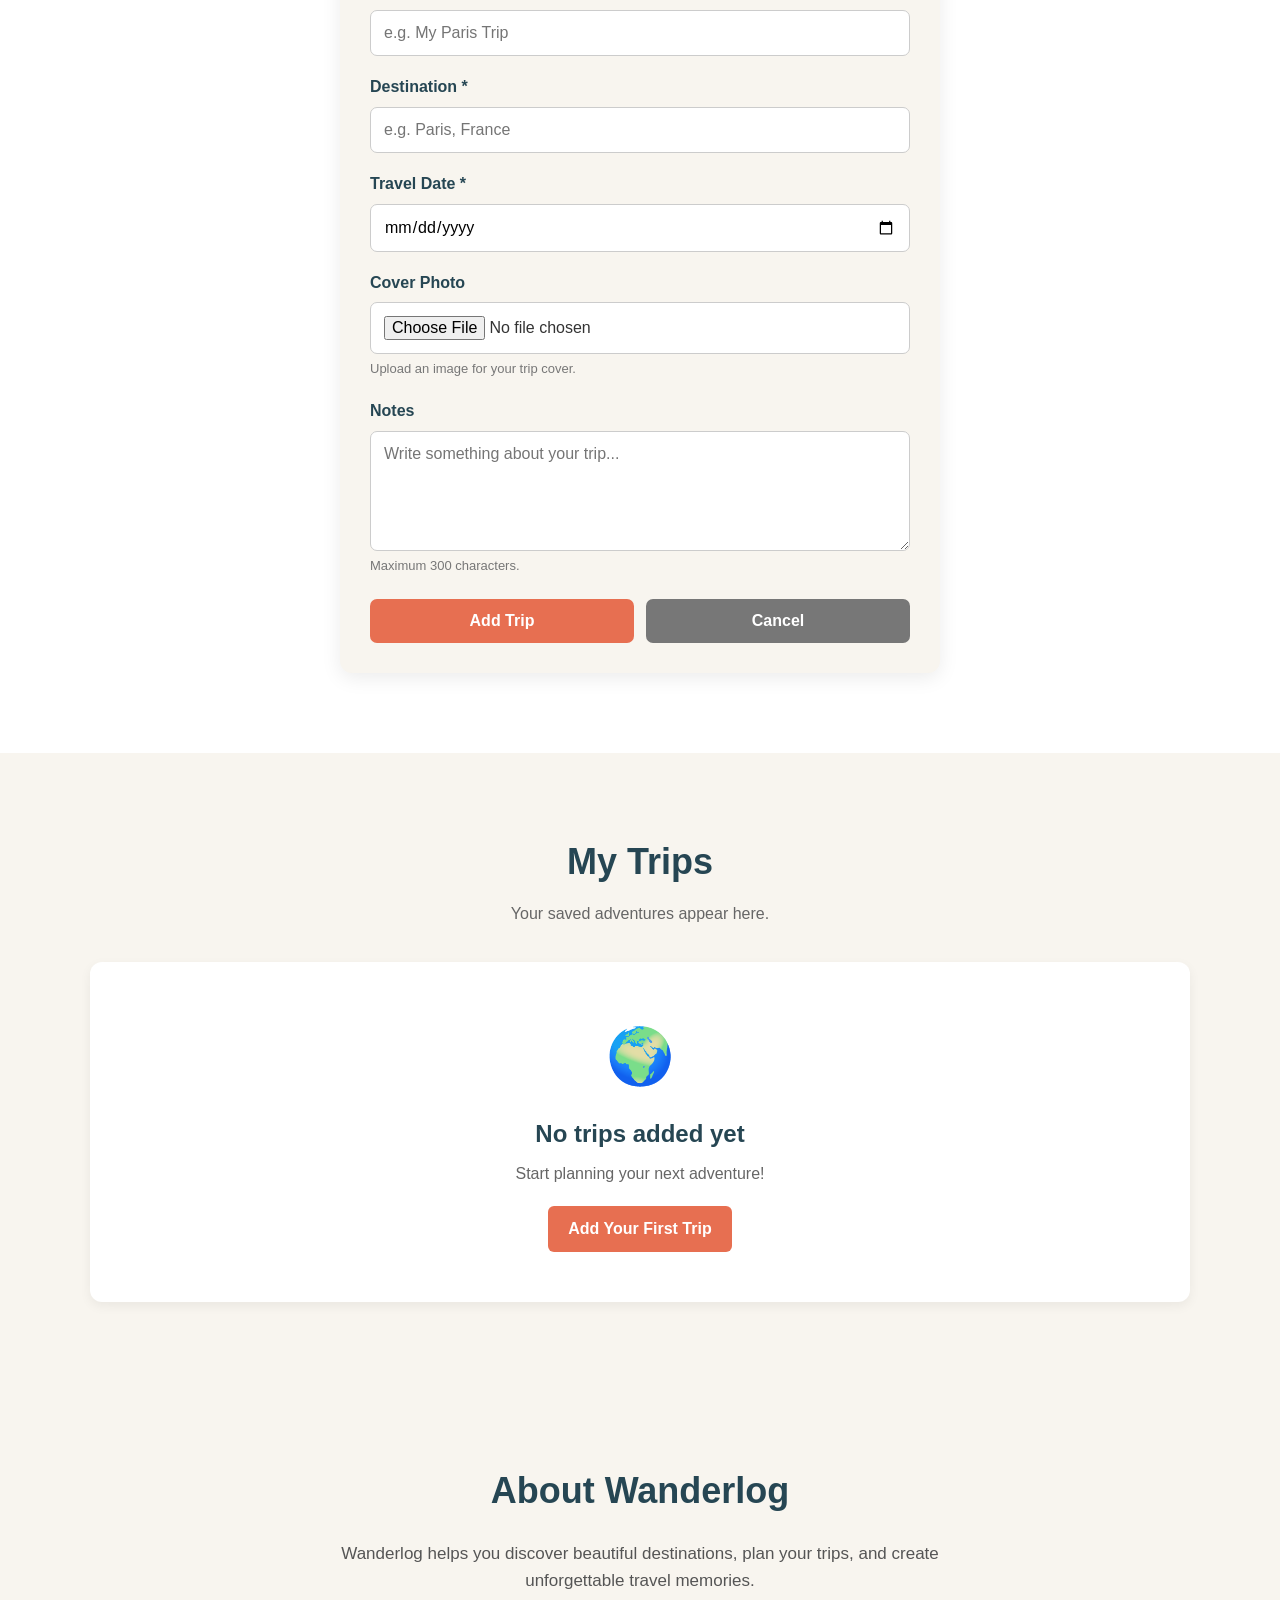
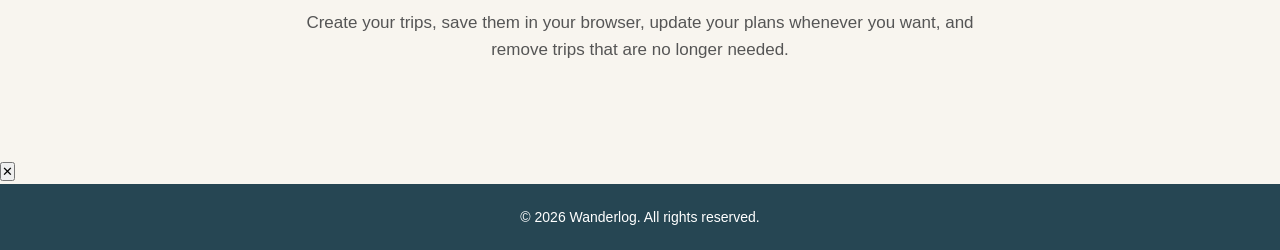
==== commit 22c597ca: "Refactor index.html for better structure and layout" ====
--- a/index.html
+++ b/index.html
@@ -22,24 +22,13 @@
             </a>
 
             <ul>
+                <li><a href="#home">Home</a></li>
+                <li><a href="#destinations">Destinations</a></li>
+                <li><a href="#add-trip">Add Trip</a></li>
+                <li><a href="#my-trips">My Trips</a></li>
+                <li><a href="#about">About</a></li>
                 <li>
-                    <a href="#home">Home</a>
-                </li>
-
-                <li>
-                    <a href="#destinations">Destinations</a>
-                </li>
-
-                <li>
-                    <a href="#add-trip">Add Trip</a>
-                </li>
-
-                <li>
-                    <a href="#my-trips">My Trips</a>
-                </li>
-
-                <li>
-                    <a href="#about">About</a>
+                    <a href="profile.html?user=Aadarshini">Profile</a>
                 </li>
             </ul>
 
@@ -83,9 +72,7 @@
 
         <section id="destinations">
 
-            <h2>
-                Popular Destinations
-            </h2>
+            <h2>Popular Destinations</h2>
 
             <p class="section-description">
                 Get inspired for your next adventure.
@@ -94,53 +81,21 @@
             <div class="destinations-container">
 
                 <div class="destination-card">
-
-                    <div class="destination-icon">
-                        🇫🇷
-                    </div>
-
-                    <h3>
-                        Paris
-                    </h3>
-
-                    <p>
-                        Explore the beautiful city of Paris.
-                    </p>
-
-                </div>
-
+                    <div class="destination-icon">🇫🇷</div>
+                    <h3>Paris</h3>
+                    <p>Explore the beautiful city of Paris.</p>
+                </div>
 
                 <div class="destination-card">
-
-                    <div class="destination-icon">
-                        🇯🇵
-                    </div>
-
-                    <h3>
-                        Tokyo
-                    </h3>
-
-                    <p>
-                        Discover the amazing culture of Tokyo.
-                    </p>
-
-                </div>
-
+                    <div class="destination-icon">🇯🇵</div>
+                    <h3>Tokyo</h3>
+                    <p>Discover the amazing culture of Tokyo.</p>
+                </div>
 
                 <div class="destination-card">
-
-                    <div class="destination-icon">
-                        🇦🇪
-                    </div>
-
-                    <h3>
-                        Dubai
-                    </h3>
-
-                    <p>
-                        Experience the modern city of Dubai.
-                    </p>
-
+                    <div class="destination-icon">🇦🇪</div>
+                    <h3>Dubai</h3>
+                    <p>Experience the modern city of Dubai.</p>
                 </div>
 
             </div>
@@ -160,10 +115,7 @@
                 Create and save your next travel adventure.
             </p>
 
-
             <form id="trip-form" novalidate>
-
-                <!-- Trip Title -->
 
                 <div class="form-group">
 
@@ -183,8 +135,6 @@
                 </div>
 
 
-                <!-- Destination -->
-
                 <div class="form-group">
 
                     <label for="trip-destination">
@@ -203,8 +153,6 @@
                 </div>
 
 
-                <!-- Date -->
-
                 <div class="form-group">
 
                     <label for="trip-date">
@@ -221,29 +169,52 @@
                 </div>
 
 
-                <!-- Image -->
+                <!-- ================= WEEK 3 PHOTO UPLOAD ================= -->
 
                 <div class="form-group">
 
                     <label for="trip-image">
-                        Cover Image URL
+                        Cover Photo
                     </label>
 
                     <input
-                        type="url"
+                        type="file"
                         id="trip-image"
                         name="image"
-                        placeholder="https://example.com/image.jpg"
+                        accept="image/*"
                     >
 
                     <small>
-                        Optional — add an image URL for your trip.
+                        Upload an image for your trip cover.
                     </small>
 
-                </div>
-
-
-                <!-- Notes -->
+                    <!-- Live preview -->
+
+                    <div
+                        id="image-preview-container"
+                        class="image-preview-container"
+                        style="display: none;"
+                    >
+
+                        <img
+                            id="image-preview"
+                            class="image-preview"
+                            src=""
+                            alt="Selected trip preview"
+                        >
+
+                        <button
+                            type="button"
+                            id="remove-image-btn"
+                            class="remove-image-btn"
+                        >
+                            Remove Photo
+                        </button>
+
+                    </div>
+
+                </div>
+
 
                 <div class="form-group">
 
@@ -265,12 +236,8 @@
                 </div>
 
 
-                <!-- Message -->
-
                 <p id="form-message"></p>
 
-
-                <!-- Buttons -->
 
                 <div class="form-buttons">
 
@@ -280,7 +247,6 @@
                     >
                         Add Trip
                     </button>
-
 
                     <button
                         type="button"
@@ -301,20 +267,11 @@
 
         <section id="my-trips">
 
-            <h2>
-                My Trips
-            </h2>
+            <h2>My Trips</h2>
 
             <p class="section-description">
                 Your saved adventures appear here.
             </p>
-
-
-            <!--
-                IMPORTANT:
-                JavaScript dynamically creates trip cards here.
-                Do NOT add hardcoded trip cards.
-            -->
 
             <div id="trip-list">
 
@@ -324,15 +281,16 @@
                         🌍
                     </div>
 
-                    <h3>
-                        No trips added yet
-                    </h3>
+                    <h3>No trips added yet</h3>
 
                     <p>
                         Start planning your next adventure!
                     </p>
 
-                    <a href="#add-trip" class="empty-btn">
+                    <a
+                        href="#add-trip"
+                        class="empty-btn"
+                    >
                         Add Your First Trip
                     </a>
 
@@ -347,9 +305,7 @@
 
         <section id="about">
 
-            <h2>
-                About Wanderlog
-            </h2>
+            <h2>About Wanderlog</h2>
 
             <p>
                 Wanderlog helps you discover beautiful destinations,
@@ -367,6 +323,31 @@
     </main>
 
 
+    <!-- ================= TRIP DETAIL MODAL ================= -->
+
+    <div
+        id="trip-detail-modal"
+        class="trip-detail-modal"
+        aria-hidden="true"
+    >
+
+        <div class="trip-detail-box">
+
+            <button
+                type="button"
+                id="close-detail-btn"
+                class="close-detail-btn"
+            >
+                ✕
+            </button>
+
+            <div id="trip-detail-content"></div>
+
+        </div>
+
+    </div>
+
+
     <!-- ================= FOOTER ================= -->
 
     <footer>
@@ -378,10 +359,8 @@
     </footer>
 
 
-    <!-- JavaScript -->
-
     <script src="script.js"></script>
 
 </body>
 
-    </html>
+                </html>
--- a/style.css
+++ b/style.css
@@ -1,40 +1,65 @@
-/* Basic reset */
+/* =====================================================
+   WANDERLOG
+   Trip CRUD Project
+   ===================================================== */
+
+
+/* ================= RESET ================= */
+
 * {
     margin: 0;
     padding: 0;
     box-sizing: border-box;
 }
 
-/* Body */
+
+/* ================= BODY ================= */
+
+html {
+    scroll-behavior: smooth;
+}
+
 body {
     font-family: Arial, sans-serif;
     background-color: #f8f5ef;
-    color: #333;
+    color: #333333;
     line-height: 1.6;
 }
 
-/* Header */
+
+/* ================= HEADER ================= */
+
 header {
     background-color: #ffffff;
     padding: 20px 8%;
-}
-
-/* Navigation */
+    position: sticky;
+    top: 0;
+    z-index: 1000;
+    box-shadow: 0 2px 10px rgba(0, 0, 0, 0.05);
+}
+
+
+/* ================= NAVIGATION ================= */
+
 nav {
     display: flex;
     justify-content: space-between;
     align-items: center;
 }
 
-/* Logo */
-nav > a {
+
+/* ================= LOGO ================= */
+
+.logo {
     font-size: 28px;
     font-weight: bold;
     color: #264653;
     text-decoration: none;
 }
 
-/* Navigation links */
+
+/* ================= NAV LINKS ================= */
+
 nav ul {
     display: flex;
     list-style: none;
@@ -42,365 +67,777 @@
 }
 
 nav ul li a {
-    color: #333;
+    color: #333333;
     text-decoration: none;
-}
-
-/* General sections */
+    font-weight: 500;
+    transition: color 0.2s ease;
+}
+
+nav ul li a:hover {
+    color: #e76f51;
+}
+
+
+/* ================= GENERAL SECTION ================= */
+
 section {
-    min-height: 70vh;
+    padding: 80px 20px;
+}
+
+
+/* ================= HOME ================= */
+
+#home {
+    min-height: 80vh;
     display: flex;
     flex-direction: column;
     justify-content: center;
     align-items: center;
     text-align: center;
-    padding: 40px 20px;
-}
-
-/* Hero */
-section h1 {
-    font-size: 50px;
+
+    background:
+        linear-gradient(
+            rgba(248, 245, 239, 0.9),
+            rgba(248, 245, 239, 0.9)
+        );
+
+    padding: 80px 20px;
+}
+
+
+.hero-content {
+    max-width: 700px;
+}
+
+
+.hero-tag {
+    color: #e76f51;
+    font-size: 14px;
+    font-weight: bold;
+    letter-spacing: 2px;
+    margin-bottom: 15px;
+}
+
+
+#home h1 {
+    font-size: 55px;
     color: #264653;
     margin-bottom: 20px;
 }
 
-section p {
-    max-width: 600px;
-    margin-bottom: 25px;
-    font-size: 18px;
-}
-
-/* CTA */
-section a {
+
+#home p {
+    max-width: 650px;
+    margin: 0 auto 25px;
+    font-size: 19px;
+}
+
+
+/* ================= CTA ================= */
+
+.explore-btn {
+    display: inline-block;
     background-color: #e76f51;
-    color: white;
-    padding: 12px 24px;
+    color: #ffffff;
+    padding: 13px 28px;
     text-decoration: none;
-    border-radius: 6px;
-}
-
-/* Destinations */
-#destinations {
-    padding: 60px 20px;
-    text-align: center;
-    background-color: #ffffff;
-    min-height: auto;
-}
-
-#destinations h2 {
+    border-radius: 7px;
+    font-weight: bold;
+    transition: 0.2s ease;
+}
+
+
+.explore-btn:hover {
+    background-color: #d95d40;
+    transform: translateY(-2px);
+}
+
+
+/* ================= HEADINGS ================= */
+
+section h2 {
     color: #264653;
     font-size: 36px;
-    margin-bottom: 30px;
-}
+    margin-bottom: 10px;
+    text-align: center;
+}
+
+
+.section-description {
+    text-align: center;
+    color: #666666;
+    font-size: 16px;
+    margin-bottom: 35px;
+}
+
+
+/* ================= DESTINATIONS ================= */
+
+#destinations {
+    background-color: #ffffff;
+    text-align: center;
+}
+
+
+.destinations-container {
+    width: 100%;
+    max-width: 1000px;
+    margin: 0 auto;
+
+    display: grid;
+    grid-template-columns:
+        repeat(auto-fit, minmax(250px, 1fr));
+
+    gap: 25px;
+}
+
+
+/* ================= DESTINATION CARD ================= */
 
 .destination-card {
-    display: inline-block;
-    width: 250px;
-    margin: 15px;
-    padding: 25px;
+    padding: 30px 25px;
     background-color: #f8f5ef;
-    border-radius: 10px;
-    box-shadow: 0 4px 10px rgba(0, 0, 0, 0.1);
-}
+    border-radius: 12px;
+
+    box-shadow:
+        0 4px 12px rgba(0, 0, 0, 0.08);
+
+    transition:
+        transform 0.2s ease,
+        box-shadow 0.2s ease;
+}
+
+
+.destination-card:hover {
+    transform: translateY(-6px);
+
+    box-shadow:
+        0 8px 20px rgba(0, 0, 0, 0.12);
+}
+
+
+.destination-icon {
+    font-size: 45px;
+    margin-bottom: 15px;
+}
+
 
 .destination-card h3 {
     color: #264653;
     font-size: 24px;
-}
+    margin-bottom: 10px;
+}
+
 
 .destination-card p {
-    color: #333333;
+    color: #555555;
     font-size: 16px;
-    line-height: 1.5;
-}
-
-/* Add Trip Section */
+}
+
+
+/* ================= ADD TRIP ================= */
+
 #add-trip {
+    background-color: #ffffff;
     min-height: auto;
-    padding: 60px 20px;
-    background-color: #ffffff;
-}
-
-#add-trip h2,
-#my-trips h2 {
-    color: #264653;
-    font-size: 32px;
-    margin-bottom: 30px;
-}
-
-/* Trip Form */
+}
+
+
+/* ================= FORM ================= */
+
 #trip-form {
     width: 100%;
-    max-width: 500px;
+    max-width: 600px;
+    margin: 0 auto;
+
     display: flex;
     flex-direction: column;
     gap: 18px;
+
     text-align: left;
-}
-
-#trip-form div {
+
+    background-color: #f8f5ef;
+    padding: 30px;
+
+    border-radius: 12px;
+
+    box-shadow:
+        0 5px 20px rgba(0, 0, 0, 0.08);
+}
+
+
+/* ================= FORM GROUP ================= */
+
+.form-group {
     display: flex;
     flex-direction: column;
 }
 
+
+/* ================= LABEL ================= */
+
 #trip-form label {
-    margin-bottom: 6px;
+    margin-bottom: 7px;
     font-weight: bold;
     color: #264653;
 }
 
+
+/* ================= INPUTS ================= */
+
 #trip-form input,
 #trip-form textarea {
-    padding: 12px;
-    border: 1px solid #ccc;
-    border-radius: 6px;
+    width: 100%;
+
+    padding: 13px;
+
+    border:
+        1px solid #cccccc;
+
+    border-radius: 7px;
+
     font-size: 16px;
+
     font-family: Arial, sans-serif;
-}
-
-#trip-form textarea {
-    min-height: 100px;
-    resize: vertical;
-}
+
+    background-color: #ffffff;
+
+    transition:
+        border-color 0.2s ease,
+        box-shadow 0.2s ease;
+}
+
 
 #trip-form input:focus,
 #trip-form textarea:focus {
+
     outline: none;
+
     border-color: #e76f51;
-}
-
-/* Form buttons */
+
+    box-shadow:
+        0 0 0 3px rgba(231, 111, 81, 0.12);
+}
+
+
+#trip-form textarea {
+    min-height: 120px;
+    resize: vertical;
+}
+
+
+/* ================= SMALL TEXT ================= */
+
+#trip-form small {
+    color: #777777;
+    margin-top: 5px;
+    font-size: 13px;
+}
+
+
+/* ================= FORM BUTTONS ================= */
+
 .form-buttons {
     display: flex;
-    gap: 10px;
-}
+    gap: 12px;
+    margin-top: 5px;
+}
+
 
 .form-buttons button {
     flex: 1;
 }
 
+
 #trip-form button {
+    border: none;
+
+    padding: 13px 20px;
+
+    border-radius: 7px;
+
+    font-size: 16px;
+
+    font-weight: bold;
+
+    cursor: pointer;
+
+    transition:
+        background-color 0.2s ease,
+        transform 0.2s ease;
+}
+
+
+#submit-btn {
     background-color: #e76f51;
-    color: white;
-    border: none;
-    padding: 12px 20px;
-    border-radius: 6px;
-    font-size: 16px;
-    cursor: pointer;
-}
-
-#trip-form button:hover {
+    color: #ffffff;
+}
+
+
+#submit-btn:hover {
     background-color: #d95d40;
-}
+    transform: translateY(-2px);
+}
+
 
 .cancel-btn {
-    background-color: #777 !important;
-}
+    background-color: #777777 !important;
+    color: #ffffff;
+}
+
 
 .cancel-btn:hover {
-    background-color: #555 !important;
-}
-
-/* Form message */
+    background-color: #555555 !important;
+}
+
+
+/* ================= FORM MESSAGE ================= */
+
 #form-message {
     display: none;
+
     width: 100%;
-    padding: 10px;
-    margin: 5px 0;
-    border-radius: 6px;
+
+    padding: 11px;
+
+    border-radius: 7px;
+
     font-size: 14px;
+
     text-align: center;
-}
+
+    margin: 0;
+}
+
 
 #form-message.success {
     display: block;
+
     background-color: #d8f3dc;
+
     color: #1b4332;
 }
+
 
 #form-message.error {
     display: block;
+
     background-color: #ffe5e5;
+
     color: #9b2226;
 }
 
-/* My Trips */
+
+/* ================= MY TRIPS ================= */
+
 #my-trips {
+    background-color: #f8f5ef;
     min-height: auto;
-    padding: 60px 20px;
-    background-color: #f8f5ef;
-}
+}
+
 
 #trip-list {
     width: 100%;
-    max-width: 1000px;
+    max-width: 1100px;
+
+    margin: 0 auto;
+
     display: grid;
-    grid-template-columns: repeat(auto-fit, minmax(280px, 1fr));
-    gap: 20px;
-}
-
-/* Empty message */
+
+    grid-template-columns:
+        repeat(auto-fit, minmax(280px, 1fr));
+
+    gap: 25px;
+}
+
+
+/* ================= EMPTY STATE ================= */
+
 #empty-message {
     width: 100%;
+
+    grid-column: 1 / -1;
+
     text-align: center;
-    color: #666;
-}
-
-/* Trip Card */
+
+    padding: 50px 20px;
+
+    background-color: #ffffff;
+
+    border-radius: 12px;
+
+    box-shadow:
+        0 4px 12px rgba(0, 0, 0, 0.06);
+}
+
+
+.empty-icon {
+    font-size: 55px;
+    margin-bottom: 15px;
+}
+
+
+#empty-message h3 {
+    color: #264653;
+    font-size: 24px;
+    margin-bottom: 8px;
+}
+
+
+#empty-message p {
+    color: #666666;
+    margin-bottom: 20px;
+}
+
+
+.empty-btn {
+    display: inline-block;
+
+    background-color: #e76f51;
+
+    color: #ffffff;
+
+    text-decoration: none;
+
+    padding: 10px 20px;
+
+    border-radius: 6px;
+
+    font-weight: bold;
+}
+
+
+.empty-btn:hover {
+    background-color: #d95d40;
+}
+
+
+/* ================= TRIP CARD ================= */
+
 .trip-card {
     width: 100%;
-    padding: 25px;
-    background-color: white;
-    border-radius: 10px;
-    box-shadow: 0 4px 10px rgba(0, 0, 0, 0.1);
-    text-align: left;
+
+    background-color: #ffffff;
+
+    border-radius: 12px;
+
+    overflow: hidden;
+
+    box-shadow:
+        0 4px 12px rgba(0, 0, 0, 0.08);
+
     border-left: 5px solid #e76f51;
-    transition: transform 0.2s ease, box-shadow 0.2s ease;
-}
+
+    transition:
+        transform 0.2s ease,
+        box-shadow 0.2s ease;
+
+    display: flex;
+    flex-direction: column;
+}
+
 
 .trip-card:hover {
     transform: translateY(-5px);
-    box-shadow: 0 8px 18px rgba(0, 0, 0, 0.15);
-}
+
+    box-shadow:
+        0 9px 20px rgba(0, 0, 0, 0.13);
+}
+
+
+/* ================= TRIP IMAGE ================= */
+
+.trip-image {
+    width: 100%;
+
+    height: 190px;
+
+    object-fit: cover;
+
+    display: block;
+}
+
+
+.trip-image-placeholder {
+    width: 100%;
+
+    height: 190px;
+
+    display: flex;
+
+    justify-content: center;
+
+    align-items: center;
+
+    background-color: #e9ecef;
+
+    font-size: 55px;
+}
+
+
+/* ================= TRIP CONTENT ================= */
+
+.trip-content {
+    padding: 22px;
+
+    display: flex;
+
+    flex-direction: column;
+
+    flex: 1;
+}
+
 
 .trip-card h3 {
     color: #264653;
+
     font-size: 24px;
+
     margin-bottom: 12px;
 }
 
+
 .trip-card p {
-    color: #555;
+    color: #555555;
+
     font-size: 15px;
-    margin-bottom: 8px;
-}
+
+    margin-bottom: 9px;
+
+    word-break: break-word;
+}
+
 
 .trip-card strong {
     color: #264653;
 }
 
-/* Trip image */
-.trip-image {
-    width: 100%;
-    height: 180px;
-    object-fit: cover;
-    border-radius: 8px;
-    margin-bottom: 15px;
-}
-
-/* Trip buttons */
-.trip-card button {
+
+/* ================= NOTES ================= */
+
+.trip-notes {
+    background-color: #f8f5ef;
+
+    padding: 10px;
+
+    border-radius: 6px;
+
+    margin-top: 8px;
+
+    font-size: 14px !important;
+}
+
+
+/* ================= CARD ACTIONS ================= */
+
+.trip-actions {
+    display: flex;
+
+    gap: 10px;
+
+    margin-top: auto;
+
+    padding-top: 15px;
+}
+
+
+.trip-actions button {
+    flex: 1;
+
     border: none;
-    padding: 8px 14px;
-    margin-top: 12px;
-    margin-right: 6px;
-    border-radius: 5px;
-    color: white;
+
+    padding: 10px 14px;
+
+    border-radius: 6px;
+
+    color: #ffffff;
+
     cursor: pointer;
-}
-
-.trip-card button:first-of-type {
+
+    font-size: 14px;
+
+    font-weight: bold;
+
+    transition: opacity 0.2s ease;
+}
+
+
+.edit-btn {
     background-color: #264653;
 }
 
-.trip-card button:last-of-type {
+
+.delete-btn {
     background-color: #e76f51;
 }
 
-.trip-card button:hover {
+
+.trip-actions button:hover {
     opacity: 0.85;
 }
 
-/* About */
+
+/* ================= ABOUT ================= */
+
 #about {
-    padding: 60px 20px;
+    background-color: #f8f5ef;
+
     text-align: center;
-    background-color: #f8f5ef;
+
     min-height: auto;
 }
 
+
 #about h2 {
-    color: #264653;
-    font-size: 32px;
     margin-bottom: 20px;
 }
+
 
 #about p {
     max-width: 700px;
-    margin: 0 auto;
-    line-height: 1.6;
+
+    margin:
+        0 auto 15px;
+
     font-size: 17px;
-}
-
-/* Footer */
+
+    color: #555555;
+}
+
+
+/* ================= FOOTER ================= */
+
 footer {
     text-align: center;
-    padding: 20px;
+
+    padding: 22px;
+
     background-color: #264653;
-    color: white;
-}
-
-/* Mobile */
-@media (max-width: 600px) {
+
+    color: #ffffff;
+}
+
+
+footer p {
+    margin: 0;
+    font-size: 14px;
+}
+
+
+/* ================= RESPONSIVE ================= */
+
+@media (max-width: 700px) {
 
     header {
         padding: 15px 5%;
     }
 
+
     nav {
         flex-direction: column;
+
         gap: 15px;
     }
 
-    nav > a {
-        font-size: 24px;
-    }
 
     nav ul {
-        gap: 15px;
+        gap: 12px;
+
         flex-wrap: wrap;
+
         justify-content: center;
     }
 
-    section h1 {
-        font-size: 36px;
-    }
-
-    section p {
+
+    nav ul li a {
+        font-size: 14px;
+    }
+
+
+    .logo {
+        font-size: 25px;
+    }
+
+
+    #home {
+        min-height: 70vh;
+    }
+
+
+    #home h1 {
+        font-size: 40px;
+    }
+
+
+    #home p {
         font-size: 16px;
     }
 
-    #destinations h2 {
+
+    section {
+        padding:
+            60px 15px;
+    }
+
+
+    section h2 {
         font-size: 30px;
     }
 
+
+    #trip-form {
+        width: 100%;
+
+        padding: 22px;
+    }
+
+
+    .form-buttons {
+        flex-direction: column;
+    }
+
+
+    #trip-list {
+        grid-template-columns: 1fr;
+    }
+
+
+    .trip-card {
+        max-width: 100%;
+    }
+
+
+    .trip-actions {
+        flex-direction: column;
+    }
+
+
+    .trip-actions button {
+        width: 100%;
+    }
+
+}
+
+
+@media (max-width: 400px) {
+
+    #home h1 {
+        font-size: 34px;
+    }
+
+
+    nav ul {
+        gap: 8px;
+    }
+
+
+    nav ul li a {
+        font-size: 13px;
+    }
+
+
     .destination-card {
-        display: block;
-        width: 90%;
-        max-width: 300px;
-        margin: 15px auto;
-    }
-
-    #trip-form {
-        width: 90%;
-    }
-
-    .trip-card {
-        width: 90%;
-        max-width: 320px;
-        margin: auto;
-    }
-
-    #add-trip h2,
-    #my-trips h2 {
-        font-size: 28px;
-    }
-
-    #about h2 {
-        font-size: 28px;
-    }
-
-    #about p {
-        font-size: 16px;
-    }
-}
+        padding: 25px 18px;
+    }
+
+    }
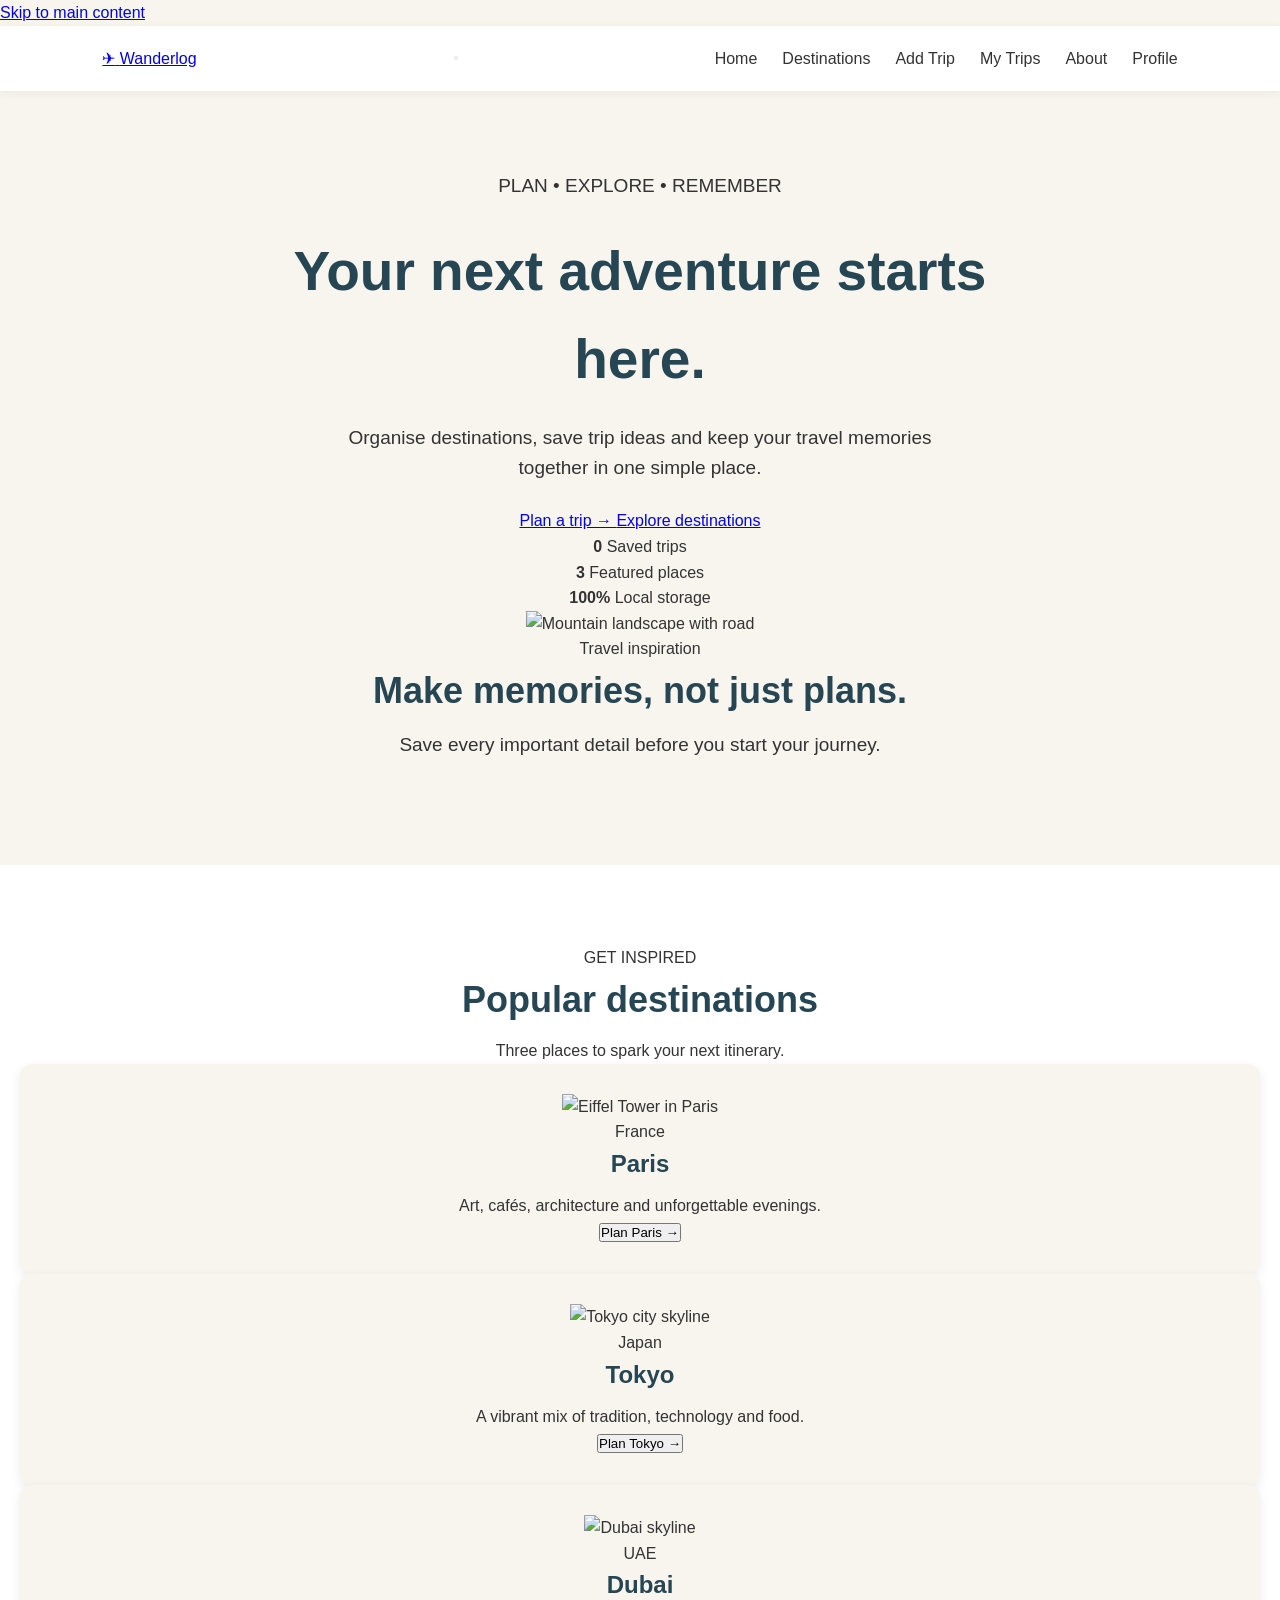
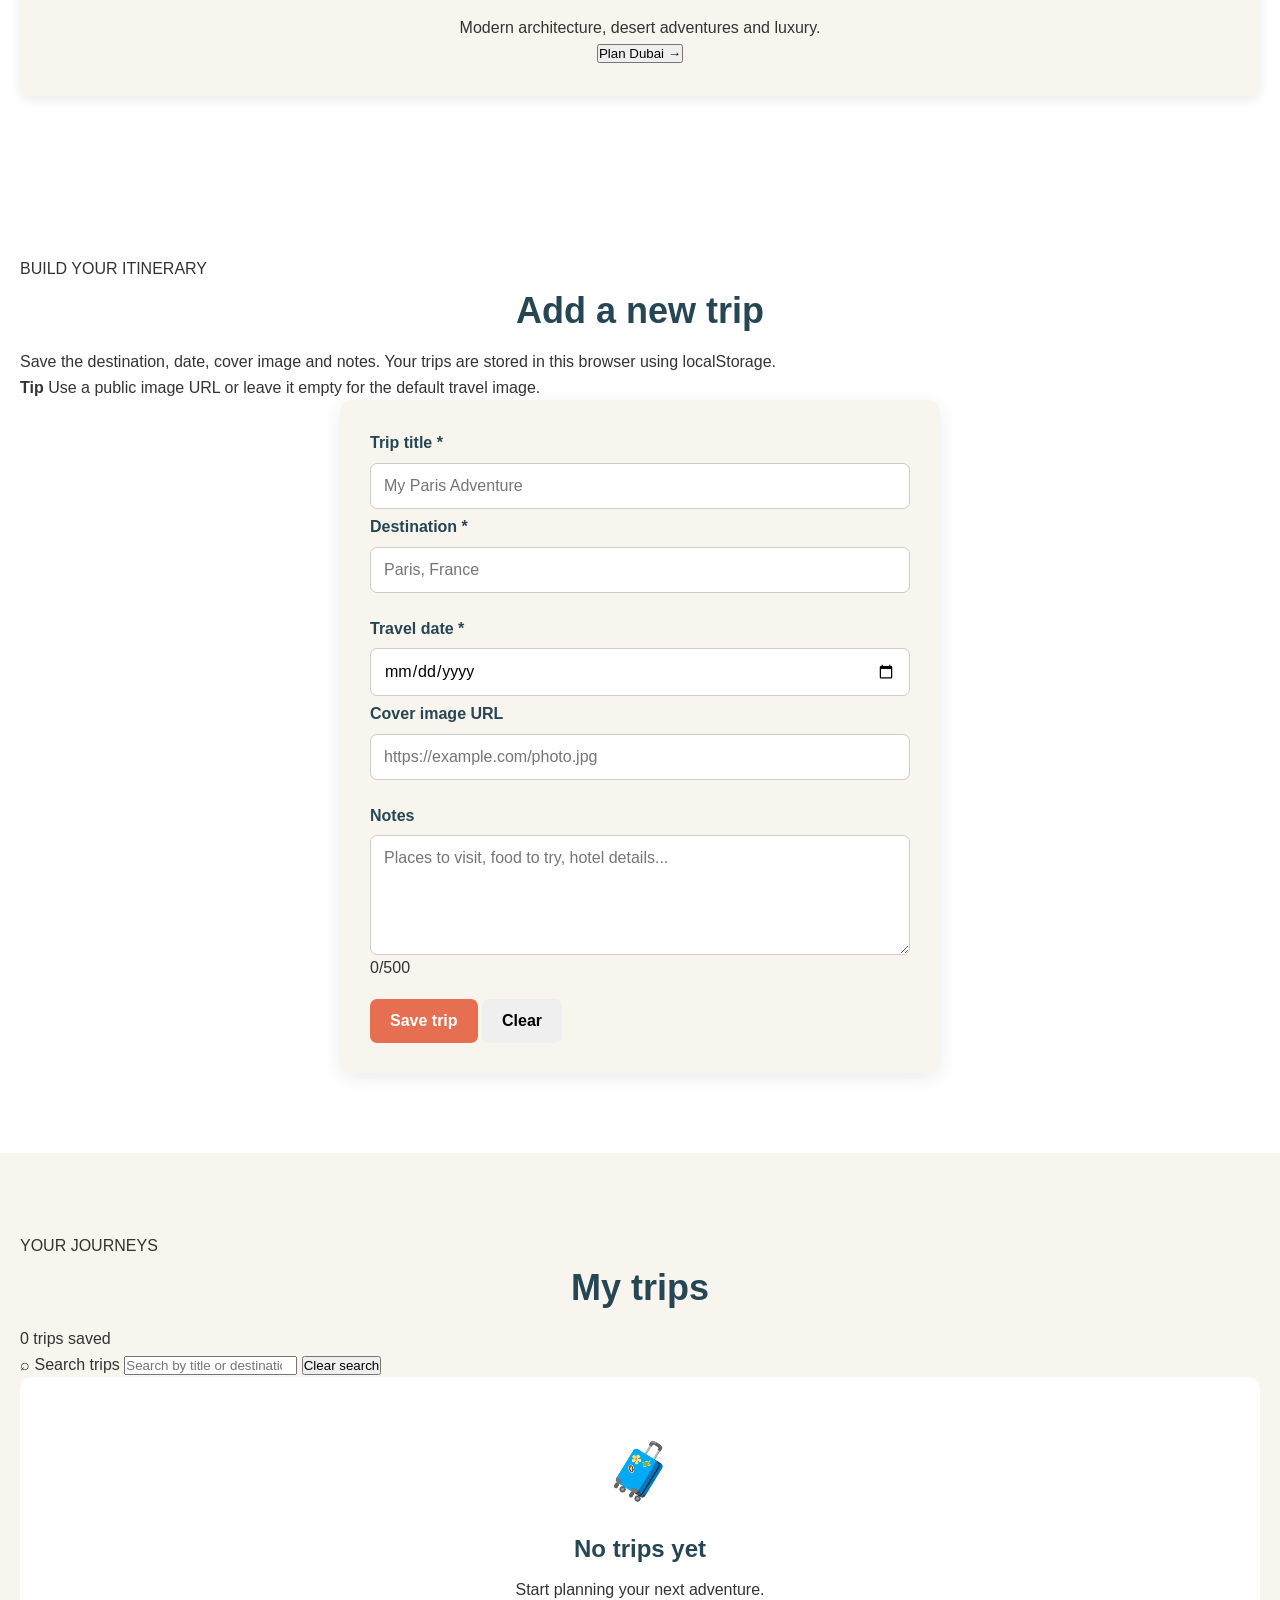
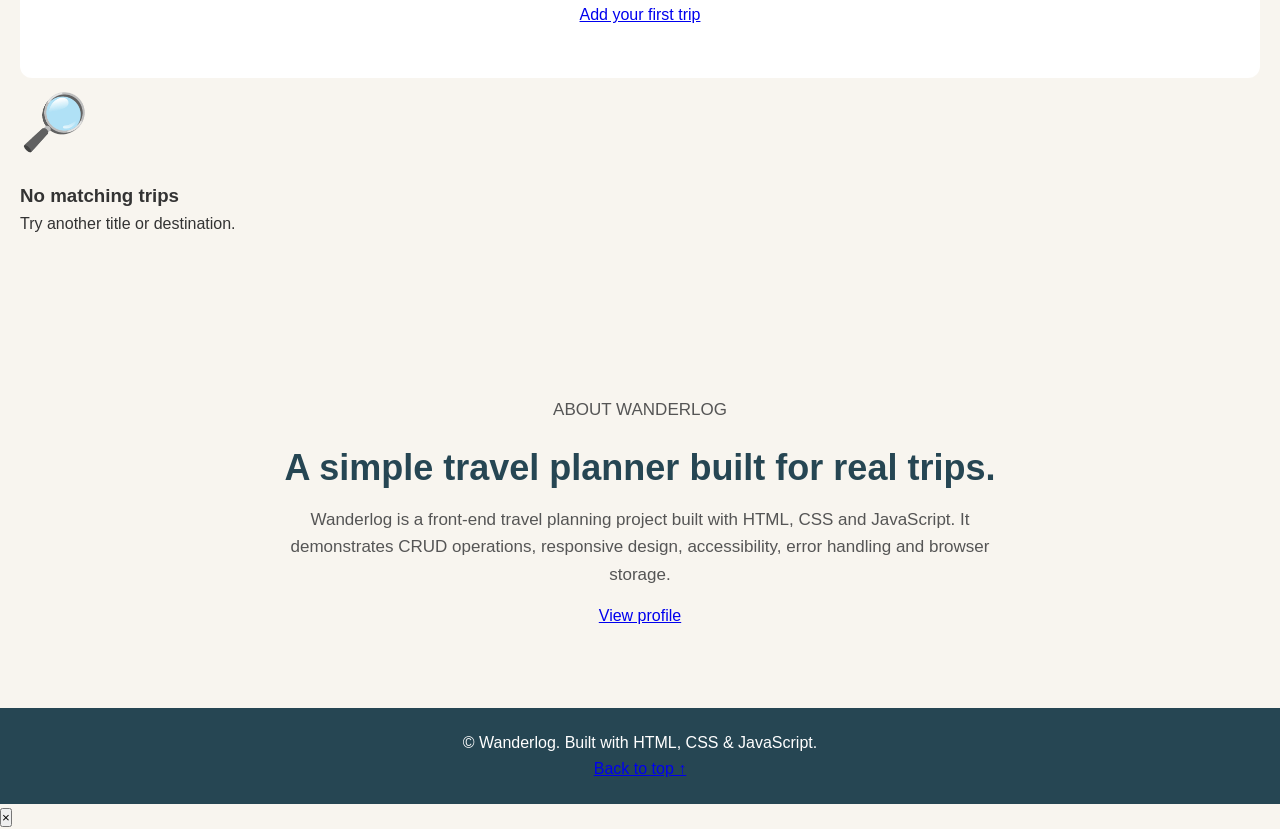
==== commit 5ab9b95e: "Index.html" ====
--- a/index.html
+++ b/index.html
@@ -1,136 +1,413 @@
 <!DOCTYPE html>
 <html lang="en">
-
 <head>
     <meta charset="UTF-8">
     <meta name="viewport" content="width=device-width, initial-scale=1.0">
 
-    <title>Wanderlog</title>
+    <meta name="description"
+          content="Wanderlog - Plan, save and manage your travel trips.">
+
+    <title>Wanderlog | Travel Planner</title>
 
     <link rel="stylesheet" href="style.css">
 </head>
 
 <body>
 
-    <!-- ================= HEADER ================= -->
-
-    <header>
-        <nav>
-
-            <a href="#home" class="logo">
-                Wanderlog
-            </a>
-
-            <ul>
-                <li><a href="#home">Home</a></li>
-                <li><a href="#destinations">Destinations</a></li>
-                <li><a href="#add-trip">Add Trip</a></li>
-                <li><a href="#my-trips">My Trips</a></li>
-                <li><a href="#about">About</a></li>
-                <li>
-                    <a href="profile.html?user=Aadarshini">Profile</a>
-                </li>
-            </ul>
-
-        </nav>
-    </header>
-
-
-    <!-- ================= MAIN ================= -->
-
-    <main>
-
-        <!-- ================= HOME ================= -->
-
-        <section id="home">
-
-            <div class="hero-content">
-
-                <p class="hero-tag">
-                    YOUR TRAVEL JOURNAL
+<a href="#main-content" class="skip-link">
+    Skip to main content
+</a>
+
+<!-- ================= NAVBAR ================= -->
+
+<header class="site-header">
+
+    <nav class="navbar container">
+
+        <a href="#home" class="brand">
+            <span class="brand-icon">✈</span>
+            <span>Wanderlog</span>
+        </a>
+
+        <button
+            id="menu-toggle"
+            class="menu-toggle"
+            type="button"
+            aria-label="Open navigation menu"
+            aria-expanded="false">
+
+            <span></span>
+            <span></span>
+            <span></span>
+
+        </button>
+
+        <ul class="nav-links" id="nav-links">
+
+            <li>
+                <a href="#home" class="nav-link active">
+                    Home
+                </a>
+            </li>
+
+            <li>
+                <a href="#destinations" class="nav-link">
+                    Destinations
+                </a>
+            </li>
+
+            <li>
+                <a href="#add-trip" class="nav-link">
+                    Add Trip
+                </a>
+            </li>
+
+            <li>
+                <a href="#my-trips" class="nav-link">
+                    My Trips
+                </a>
+            </li>
+
+            <li>
+                <a href="#about" class="nav-link">
+                    About
+                </a>
+            </li>
+
+            <li>
+                <a href="profile.html" class="profile-link">
+                    Profile
+                </a>
+            </li>
+
+        </ul>
+
+    </nav>
+
+</header>
+
+
+<main id="main-content">
+
+<!-- ================= HERO ================= -->
+
+<section class="hero" id="home">
+
+    <div class="container hero-grid">
+
+        <div class="hero-content">
+
+            <p class="eyebrow">
+                PLAN • EXPLORE • REMEMBER
+            </p>
+
+            <h1>
+                Your next adventure starts here.
+            </h1>
+
+            <p class="hero-description">
+                Organise destinations, save trip ideas and keep
+                your travel memories together in one simple place.
+            </p>
+
+            <div class="hero-buttons">
+
+                <a href="#add-trip"
+                   class="btn btn-primary">
+                    Plan a trip →
+                </a>
+
+                <a href="#destinations"
+                   class="btn btn-secondary">
+                    Explore destinations
+                </a>
+
+            </div>
+
+            <div class="hero-stats">
+
+                <div>
+                    <strong id="hero-trip-count">0</strong>
+                    <span>Saved trips</span>
+                </div>
+
+                <div>
+                    <strong>3</strong>
+                    <span>Featured places</span>
+                </div>
+
+                <div>
+                    <strong>100%</strong>
+                    <span>Local storage</span>
+                </div>
+
+            </div>
+
+        </div>
+
+
+        <div class="hero-card">
+
+            <div class="hero-image">
+
+                <img
+                    src="https://images.unsplash.com/photo-1500534623283-312aade485b7?auto=format&fit=crop&w=1000&q=80"
+                    alt="Mountain landscape with road">
+
+            </div>
+
+            <div class="hero-card-content">
+
+                <span class="pill">
+                    Travel inspiration
+                </span>
+
+                <h2>
+                    Make memories, not just plans.
+                </h2>
+
+                <p>
+                    Save every important detail before
+                    you start your journey.
                 </p>
 
-                <h1>
-                    Explore the World
-                </h1>
-
-                <p>
-                    Discover new places, create memories,
-                    and share your travel stories.
+            </div>
+
+        </div>
+
+    </div>
+
+</section>
+
+
+<!-- ================= DESTINATIONS ================= -->
+
+<section class="section" id="destinations">
+
+    <div class="container">
+
+        <div class="section-heading">
+
+            <div>
+
+                <p class="eyebrow">
+                    GET INSPIRED
                 </p>
 
-                <a href="#destinations" class="explore-btn">
-                    Start Exploring
-                </a>
-
-            </div>
-
-        </section>
-
-
-        <!-- ================= DESTINATIONS ================= -->
-
-        <section id="destinations">
-
-            <h2>Popular Destinations</h2>
-
-            <p class="section-description">
-                Get inspired for your next adventure.
-            </p>
-
-            <div class="destinations-container">
-
-                <div class="destination-card">
-                    <div class="destination-icon">🇫🇷</div>
-                    <h3>Paris</h3>
-                    <p>Explore the beautiful city of Paris.</p>
-                </div>
-
-                <div class="destination-card">
-                    <div class="destination-icon">🇯🇵</div>
-                    <h3>Tokyo</h3>
-                    <p>Discover the amazing culture of Tokyo.</p>
-                </div>
-
-                <div class="destination-card">
-                    <div class="destination-icon">🇦🇪</div>
-                    <h3>Dubai</h3>
-                    <p>Experience the modern city of Dubai.</p>
-                </div>
-
-            </div>
-
-        </section>
-
-
-        <!-- ================= ADD / EDIT TRIP ================= -->
-
-        <section id="add-trip">
-
-            <h2 id="form-heading">
-                Add a New Trip
+                <h2>
+                    Popular destinations
+                </h2>
+
+            </div>
+
+            <p>
+                Three places to spark your next itinerary.
+            </p>
+
+        </div>
+
+
+        <div class="destination-grid">
+
+
+            <!-- PARIS -->
+
+            <article class="destination-card">
+
+                <div class="destination-image">
+
+                    <img
+                        src="https://images.unsplash.com/photo-1502602898657-3e91760cbb34?auto=format&fit=crop&w=900&q=80"
+                        alt="Eiffel Tower in Paris">
+
+                </div>
+
+                <div class="card-content">
+
+                    <span class="card-tag">
+                        France
+                    </span>
+
+                    <h3>
+                        Paris
+                    </h3>
+
+                    <p>
+                        Art, cafés, architecture and
+                        unforgettable evenings.
+                    </p>
+
+                    <button
+                        class="text-btn destination-plan"
+                        data-destination="Paris, France">
+
+                        Plan Paris →
+
+                    </button>
+
+                </div>
+
+            </article>
+
+
+            <!-- TOKYO -->
+
+            <article class="destination-card">
+
+                <div class="destination-image">
+
+                    <img
+                        src="https://images.unsplash.com/photo-1540959733332-eab4deabeeaf?auto=format&fit=crop&w=900&q=80"
+                        alt="Tokyo city skyline">
+
+                </div>
+
+                <div class="card-content">
+
+                    <span class="card-tag">
+                        Japan
+                    </span>
+
+                    <h3>
+                        Tokyo
+                    </h3>
+
+                    <p>
+                        A vibrant mix of tradition,
+                        technology and food.
+                    </p>
+
+                    <button
+                        class="text-btn destination-plan"
+                        data-destination="Tokyo, Japan">
+
+                        Plan Tokyo →
+
+                    </button>
+
+                </div>
+
+            </article>
+
+
+            <!-- DUBAI -->
+
+            <article class="destination-card">
+
+                <div class="destination-image">
+
+                    <img
+                        src="https://images.unsplash.com/photo-1518684079-3c830dcef090?auto=format&fit=crop&w=900&q=80"
+                        alt="Dubai skyline">
+
+                </div>
+
+                <div class="card-content">
+
+                    <span class="card-tag">
+                        UAE
+                    </span>
+
+                    <h3>
+                        Dubai
+                    </h3>
+
+                    <p>
+                        Modern architecture, desert
+                        adventures and luxury.
+                    </p>
+
+                    <button
+                        class="text-btn destination-plan"
+                        data-destination="Dubai, UAE">
+
+                        Plan Dubai →
+
+                    </button>
+
+                </div>
+
+            </article>
+
+        </div>
+
+    </div>
+
+</section>
+
+
+<!-- ================= ADD TRIP ================= -->
+
+<section class="section section-soft"
+         id="add-trip">
+
+    <div class="container form-layout">
+
+
+        <div class="form-intro">
+
+            <p class="eyebrow">
+                BUILD YOUR ITINERARY
+            </p>
+
+            <h2>
+                Add a new trip
             </h2>
 
-            <p class="section-description">
-                Create and save your next travel adventure.
-            </p>
-
-            <form id="trip-form" novalidate>
+            <p>
+                Save the destination, date, cover image
+                and notes. Your trips are stored in this
+                browser using localStorage.
+            </p>
+
+            <div class="tip-box">
+
+                <strong>
+                    Tip
+                </strong>
+
+                <span>
+                    Use a public image URL or leave it
+                    empty for the default travel image.
+                </span>
+
+            </div>
+
+        </div>
+
+
+        <!-- FORM -->
+
+        <form
+            id="trip-form"
+            class="trip-form"
+            novalidate>
+
+            <input
+                type="hidden"
+                id="edit-id">
+
+
+            <div class="form-row">
+
 
                 <div class="form-group">
 
                     <label for="trip-title">
-                        Trip Title *
+                        Trip title <span>*</span>
                     </label>
 
                     <input
                         type="text"
                         id="trip-title"
-                        name="title"
-                        placeholder="e.g. My Paris Trip"
-                        maxlength="50"
-                        required
-                    >
+                        maxlength="60"
+                        placeholder="My Paris Adventure"
+                        required>
+
+                    <small
+                        id="title-error"
+                        class="field-error">
+                    </small>
 
                 </div>
 
@@ -138,229 +415,390 @@
                 <div class="form-group">
 
                     <label for="trip-destination">
-                        Destination *
+                        Destination <span>*</span>
                     </label>
 
                     <input
                         type="text"
                         id="trip-destination"
-                        name="destination"
-                        placeholder="e.g. Paris, France"
-                        maxlength="60"
-                        required
-                    >
-
-                </div>
+                        maxlength="80"
+                        placeholder="Paris, France"
+                        required>
+
+                    <small
+                        id="destination-error"
+                        class="field-error">
+                    </small>
+
+                </div>
+
+            </div>
+
+
+            <div class="form-row">
 
 
                 <div class="form-group">
 
                     <label for="trip-date">
-                        Travel Date *
+                        Travel date <span>*</span>
                     </label>
 
                     <input
                         type="date"
                         id="trip-date"
-                        name="date"
-                        required
-                    >
-
-                </div>
-
-
-                <!-- ================= WEEK 3 PHOTO UPLOAD ================= -->
+                        required>
+
+                    <small
+                        id="date-error"
+                        class="field-error">
+                    </small>
+
+                </div>
+
 
                 <div class="form-group">
 
                     <label for="trip-image">
-                        Cover Photo
+                        Cover image URL
                     </label>
 
                     <input
-                        type="file"
+                        type="url"
                         id="trip-image"
-                        name="image"
-                        accept="image/*"
-                    >
-
-                    <small>
-                        Upload an image for your trip cover.
+                        placeholder="https://example.com/photo.jpg">
+
+                    <small
+                        id="image-error"
+                        class="field-error">
                     </small>
 
-                    <!-- Live preview -->
-
-                    <div
-                        id="image-preview-container"
-                        class="image-preview-container"
-                        style="display: none;"
-                    >
-
-                        <img
-                            id="image-preview"
-                            class="image-preview"
-                            src=""
-                            alt="Selected trip preview"
-                        >
-
-                        <button
-                            type="button"
-                            id="remove-image-btn"
-                            class="remove-image-btn"
-                        >
-                            Remove Photo
-                        </button>
-
-                    </div>
-
-                </div>
-
-
-                <div class="form-group">
-
-                    <label for="trip-notes">
-                        Notes
-                    </label>
-
-                    <textarea
-                        id="trip-notes"
-                        name="notes"
-                        placeholder="Write something about your trip..."
-                        maxlength="300"
-                    ></textarea>
-
-                    <small>
-                        Maximum 300 characters.
-                    </small>
-
-                </div>
-
-
-                <p id="form-message"></p>
-
-
-                <div class="form-buttons">
-
-                    <button
-                        type="submit"
-                        id="submit-btn"
-                    >
-                        Add Trip
-                    </button>
-
-                    <button
-                        type="button"
-                        id="cancel-btn"
-                        class="cancel-btn"
-                    >
-                        Cancel
-                    </button>
-
-                </div>
-
-            </form>
-
-        </section>
-
-
-        <!-- ================= MY TRIPS ================= -->
-
-        <section id="my-trips">
-
-            <h2>My Trips</h2>
-
-            <p class="section-description">
-                Your saved adventures appear here.
-            </p>
-
-            <div id="trip-list">
-
-                <div id="empty-message">
-
-                    <div class="empty-icon">
-                        🌍
-                    </div>
-
-                    <h3>No trips added yet</h3>
-
-                    <p>
-                        Start planning your next adventure!
-                    </p>
-
-                    <a
-                        href="#add-trip"
-                        class="empty-btn"
-                    >
-                        Add Your First Trip
-                    </a>
-
-                </div>
-
-            </div>
-
-        </section>
-
-
-        <!-- ================= ABOUT ================= -->
-
-        <section id="about">
-
-            <h2>About Wanderlog</h2>
-
-            <p>
-                Wanderlog helps you discover beautiful destinations,
-                plan your trips, and create unforgettable travel memories.
-            </p>
-
-            <p>
-                Create your trips, save them in your browser,
-                update your plans whenever you want, and remove
-                trips that are no longer needed.
-            </p>
-
-        </section>
-
-    </main>
-
-
-    <!-- ================= TRIP DETAIL MODAL ================= -->
-
-    <div
-        id="trip-detail-modal"
-        class="trip-detail-modal"
-        aria-hidden="true"
-    >
-
-        <div class="trip-detail-box">
+                </div>
+
+            </div>
+
+
+            <div class="form-group">
+
+                <label for="trip-notes">
+                    Notes
+                </label>
+
+                <textarea
+                    id="trip-notes"
+                    maxlength="500"
+                    placeholder="Places to visit, food to try, hotel details..."></textarea>
+
+                <div class="character-count">
+                    <span id="notes-count">0</span>/500
+                </div>
+
+            </div>
+
+
+            <div
+                id="form-message"
+                class="form-message"
+                role="alert">
+            </div>
+
+
+            <div class="form-actions">
+
+                <button
+                    type="submit"
+                    id="submit-btn"
+                    class="btn btn-primary">
+
+                    <span id="submit-text">
+                        Save trip
+                    </span>
+
+                </button>
+
+
+                <button
+                    type="button"
+                    id="cancel-btn"
+                    class="btn btn-ghost">
+
+                    Clear
+
+                </button>
+
+            </div>
+
+        </form>
+
+    </div>
+
+</section>
+
+
+<!-- ================= MY TRIPS ================= -->
+
+<section class="section"
+         id="my-trips">
+
+    <div class="container">
+
+
+        <div class="section-heading">
+
+            <div>
+
+                <p class="eyebrow">
+                    YOUR JOURNEYS
+                </p>
+
+                <h2>
+                    My trips
+                </h2>
+
+            </div>
+
+            <p id="trip-summary">
+                0 trips saved
+            </p>
+
+        </div>
+
+
+        <!-- SEARCH -->
+
+        <div class="trip-toolbar">
+
+            <label class="search-box">
+
+                <span class="search-icon">
+                    ⌕
+                </span>
+
+                <span class="sr-only">
+                    Search trips
+                </span>
+
+                <input
+                    type="search"
+                    id="trip-search"
+                    placeholder="Search by title or destination">
+
+            </label>
+
 
             <button
                 type="button"
-                id="close-detail-btn"
-                class="close-detail-btn"
-            >
-                ✕
+                id="clear-search"
+                class="btn btn-small btn-ghost">
+
+                Clear search
+
             </button>
 
-            <div id="trip-detail-content"></div>
+        </div>
+
+
+        <!-- TRIP CARDS -->
+
+        <div
+            id="trip-list"
+            class="trip-grid">
+        </div>
+
+
+        <!-- EMPTY -->
+
+        <div
+            id="empty-message"
+            class="empty-state">
+
+            <div class="empty-icon">
+                🧳
+            </div>
+
+            <h3>
+                No trips yet
+            </h3>
+
+            <p>
+                Start planning your next adventure.
+            </p>
+
+            <a
+                href="#add-trip"
+                class="btn btn-primary">
+
+                Add your first trip
+
+            </a>
+
+        </div>
+
+
+        <!-- NO SEARCH RESULTS -->
+
+        <div
+            id="no-results"
+            class="empty-state hidden">
+
+            <div class="empty-icon">
+                🔎
+            </div>
+
+            <h3>
+                No matching trips
+            </h3>
+
+            <p>
+                Try another title or destination.
+            </p>
 
         </div>
 
     </div>
 
-
-    <!-- ================= FOOTER ================= -->
-
-    <footer>
+</section>
+
+
+<!-- ================= ABOUT ================= -->
+
+<section
+    class="section section-dark"
+    id="about">
+
+    <div class="container about-grid">
+
+        <div>
+
+            <p class="eyebrow">
+                ABOUT WANDERLOG
+            </p>
+
+            <h2>
+                A simple travel planner
+                built for real trips.
+            </h2>
+
+        </div>
+
+
+        <div>
+
+            <p>
+                Wanderlog is a front-end travel planning
+                project built with HTML, CSS and JavaScript.
+                It demonstrates CRUD operations, responsive
+                design, accessibility, error handling and
+                browser storage.
+            </p>
+
+            <a
+                href="profile.html"
+                class="btn btn-light">
+
+                View profile
+
+            </a>
+
+        </div>
+
+    </div>
+
+</section>
+
+</main>
+
+
+<!-- ================= FOOTER ================= -->
+
+<footer class="site-footer">
+
+    <div class="container footer-inner">
 
         <p>
-            &copy; 2026 Wanderlog. All rights reserved.
+            © <span id="year"></span>
+            Wanderlog.
+            Built with HTML, CSS & JavaScript.
         </p>
 
-    </footer>
-
-
-    <script src="script.js"></script>
+        <a href="#home">
+            Back to top ↑
+        </a>
+
+    </div>
+
+</footer>
+
+
+<!-- ================= TOAST ================= -->
+
+<div
+    id="toast"
+    class="toast"
+    role="status"
+    aria-live="polite">
+</div>
+
+
+<!-- ================= MODAL ================= -->
+
+<div
+    id="trip-modal"
+    class="modal hidden"
+    role="dialog"
+    aria-modal="true"
+    aria-labelledby="modal-title">
+
+    <div
+        class="modal-backdrop"
+        data-close-modal>
+    </div>
+
+
+    <div class="modal-card">
+
+        <button
+            class="modal-close"
+            type="button"
+            aria-label="Close trip details"
+            data-close-modal>
+
+            ×
+
+        </button>
+
+
+        <img
+            id="modal-image"
+            src=""
+            alt="">
+
+
+        <div class="modal-body">
+
+            <span
+                id="modal-date"
+                class="card-tag">
+            </span>
+
+            <h2 id="modal-title"></h2>
+
+            <p
+                id="modal-destination"
+                class="modal-destination">
+            </p>
+
+            <p id="modal-notes"></p>
+
+        </div>
+
+    </div>
+
+</div>
+
+
+<script src="script.js"></script>
 
 </body>
-
                 </html>
+                    
--- a/style.css
+++ b/style.css
@@ -1,6 +1,6 @@
 /* =====================================================
    WANDERLOG
-   Trip CRUD Project
+   Trip CRUD + Photo Upload + Public Profile
    ===================================================== */
 
 
@@ -38,17 +38,11 @@
     box-shadow: 0 2px 10px rgba(0, 0, 0, 0.05);
 }
 
-
-/* ================= NAVIGATION ================= */
-
 nav {
     display: flex;
     justify-content: space-between;
     align-items: center;
 }
-
-
-/* ================= LOGO ================= */
 
 .logo {
     font-size: 28px;
@@ -57,13 +51,10 @@
     text-decoration: none;
 }
 
-
-/* ================= NAV LINKS ================= */
-
 nav ul {
     display: flex;
     list-style: none;
-    gap: 30px;
+    gap: 25px;
 }
 
 nav ul li a {
@@ -84,13 +75,26 @@
     padding: 80px 20px;
 }
 
+section h2 {
+    color: #264653;
+    font-size: 36px;
+    margin-bottom: 10px;
+    text-align: center;
+}
+
+.section-description {
+    text-align: center;
+    color: #666666;
+    font-size: 16px;
+    margin-bottom: 35px;
+}
+
 
 /* ================= HOME ================= */
 
 #home {
     min-height: 80vh;
     display: flex;
-    flex-direction: column;
     justify-content: center;
     align-items: center;
     text-align: center;
@@ -100,15 +104,11 @@
             rgba(248, 245, 239, 0.9),
             rgba(248, 245, 239, 0.9)
         );
-
-    padding: 80px 20px;
-}
-
+}
 
 .hero-content {
     max-width: 700px;
 }
-
 
 .hero-tag {
     color: #e76f51;
@@ -118,13 +118,11 @@
     margin-bottom: 15px;
 }
 
-
 #home h1 {
     font-size: 55px;
     color: #264653;
     margin-bottom: 20px;
 }
-
 
 #home p {
     max-width: 650px;
@@ -133,7 +131,7 @@
 }
 
 
-/* ================= CTA ================= */
+/* ================= BUTTON ================= */
 
 .explore-btn {
     display: inline-block;
@@ -143,31 +141,10 @@
     text-decoration: none;
     border-radius: 7px;
     font-weight: bold;
-    transition: 0.2s ease;
-}
-
+}
 
 .explore-btn:hover {
     background-color: #d95d40;
-    transform: translateY(-2px);
-}
-
-
-/* ================= HEADINGS ================= */
-
-section h2 {
-    color: #264653;
-    font-size: 36px;
-    margin-bottom: 10px;
-    text-align: center;
-}
-
-
-.section-description {
-    text-align: center;
-    color: #666666;
-    font-size: 16px;
-    margin-bottom: 35px;
 }
 
 
@@ -177,7 +154,6 @@
     background-color: #ffffff;
     text-align: center;
 }
-
 
 .destinations-container {
     width: 100%;
@@ -190,9 +166,6 @@
 
     gap: 25px;
 }
-
-
-/* ================= DESTINATION CARD ================= */
 
 .destination-card {
     padding: 30px 25px;
@@ -202,11 +175,8 @@
     box-shadow:
         0 4px 12px rgba(0, 0, 0, 0.08);
 
-    transition:
-        transform 0.2s ease,
-        box-shadow 0.2s ease;
-}
-
+    transition: 0.2s ease;
+}
 
 .destination-card:hover {
     transform: translateY(-6px);
@@ -214,14 +184,12 @@
     box-shadow:
         0 8px 20px rgba(0, 0, 0, 0.12);
 }
-
 
 .destination-icon {
     font-size: 45px;
     margin-bottom: 15px;
 }
 
-
 .destination-card h3 {
     color: #264653;
     font-size: 24px;
@@ -229,17 +197,10 @@
 }
 
 
-.destination-card p {
-    color: #555555;
-    font-size: 16px;
-}
-
-
 /* ================= ADD TRIP ================= */
 
 #add-trip {
     background-color: #ffffff;
-    min-height: auto;
 }
 
 
@@ -254,8 +215,6 @@
     flex-direction: column;
     gap: 18px;
 
-    text-align: left;
-
     background-color: #f8f5ef;
     padding: 30px;
 
@@ -265,16 +224,10 @@
         0 5px 20px rgba(0, 0, 0, 0.08);
 }
 
-
-/* ================= FORM GROUP ================= */
-
 .form-group {
     display: flex;
     flex-direction: column;
 }
-
-
-/* ================= LABEL ================= */
 
 #trip-form label {
     margin-bottom: 7px;
@@ -282,51 +235,33 @@
     color: #264653;
 }
 
-
-/* ================= INPUTS ================= */
-
 #trip-form input,
 #trip-form textarea {
     width: 100%;
-
     padding: 13px;
 
-    border:
-        1px solid #cccccc;
-
+    border: 1px solid #cccccc;
     border-radius: 7px;
 
     font-size: 16px;
-
     font-family: Arial, sans-serif;
 
     background-color: #ffffff;
-
-    transition:
-        border-color 0.2s ease,
-        box-shadow 0.2s ease;
-}
-
+}
 
 #trip-form input:focus,
 #trip-form textarea:focus {
-
     outline: none;
-
     border-color: #e76f51;
 
     box-shadow:
         0 0 0 3px rgba(231, 111, 81, 0.12);
 }
-
 
 #trip-form textarea {
     min-height: 120px;
     resize: vertical;
 }
-
-
-/* ================= SMALL TEXT ================= */
 
 #trip-form small {
     color: #777777;
@@ -335,95 +270,93 @@
 }
 
 
+/* ================= PHOTO PREVIEW ================= */
+
+.image-preview-container {
+    margin-top: 12px;
+    background-color: #ffffff;
+    padding: 12px;
+    border-radius: 10px;
+    text-align: center;
+}
+
+.image-preview {
+    width: 100%;
+    max-height: 250px;
+    object-fit: cover;
+    border-radius: 8px;
+    display: block;
+}
+
+.remove-image-btn {
+    margin-top: 10px;
+    border: none;
+    background-color: #777777;
+    color: #ffffff;
+    padding: 8px 15px;
+    border-radius: 6px;
+    cursor: pointer;
+}
+
+.remove-image-btn:hover {
+    background-color: #555555;
+}
+
+
 /* ================= FORM BUTTONS ================= */
 
 .form-buttons {
     display: flex;
     gap: 12px;
-    margin-top: 5px;
-}
-
+}
 
 .form-buttons button {
     flex: 1;
 }
 
-
 #trip-form button {
     border: none;
-
     padding: 13px 20px;
-
     border-radius: 7px;
 
     font-size: 16px;
-
     font-weight: bold;
-
     cursor: pointer;
-
-    transition:
-        background-color 0.2s ease,
-        transform 0.2s ease;
-}
-
+}
 
 #submit-btn {
     background-color: #e76f51;
     color: #ffffff;
 }
 
-
-#submit-btn:hover {
-    background-color: #d95d40;
-    transform: translateY(-2px);
-}
-
-
 .cancel-btn {
     background-color: #777777 !important;
     color: #ffffff;
 }
 
 
-.cancel-btn:hover {
-    background-color: #555555 !important;
-}
-
-
 /* ================= FORM MESSAGE ================= */
 
 #form-message {
     display: none;
-
     width: 100%;
 
     padding: 11px;
-
     border-radius: 7px;
 
     font-size: 14px;
-
-    text-align: center;
-
-    margin: 0;
-}
-
+    text-align: center;
+}
 
 #form-message.success {
     display: block;
-
     background-color: #d8f3dc;
-
     color: #1b4332;
 }
-
 
 #form-message.error {
     display: block;
-
     background-color: #ffe5e5;
-
     color: #9b2226;
 }
 
@@ -432,9 +365,7 @@
 
 #my-trips {
     background-color: #f8f5ef;
-    min-height: auto;
-}
-
+}
 
 #trip-list {
     width: 100%;
@@ -455,63 +386,41 @@
 
 #empty-message {
     width: 100%;
-
     grid-column: 1 / -1;
 
     text-align: center;
-
     padding: 50px 20px;
 
     background-color: #ffffff;
-
     border-radius: 12px;
-
-    box-shadow:
-        0 4px 12px rgba(0, 0, 0, 0.06);
-}
-
+}
 
 .empty-icon {
     font-size: 55px;
     margin-bottom: 15px;
 }
 
-
 #empty-message h3 {
     color: #264653;
     font-size: 24px;
     margin-bottom: 8px;
 }
 
-
-#empty-message p {
-    color: #666666;
-    margin-bottom: 20px;
-}
-
-
 .empty-btn {
     display: inline-block;
 
     background-color: #e76f51;
-
     color: #ffffff;
 
     text-decoration: none;
 
     padding: 10px 20px;
-
     border-radius: 6px;
 
     font-weight: bold;
 }
 
 
-.empty-btn:hover {
-    background-color: #d95d40;
-}
-
-
 /* ================= TRIP CARD ================= */
 
 .trip-card {
@@ -520,7 +429,6 @@
     background-color: #ffffff;
 
     border-radius: 12px;
-
     overflow: hidden;
 
     box-shadow:
@@ -528,14 +436,11 @@
 
     border-left: 5px solid #e76f51;
 
-    transition:
-        transform 0.2s ease,
-        box-shadow 0.2s ease;
+    transition: 0.2s ease;
 
     display: flex;
     flex-direction: column;
 }
-
 
 .trip-card:hover {
     transform: translateY(-5px);
@@ -549,24 +454,19 @@
 
 .trip-image {
     width: 100%;
-
     height: 190px;
 
     object-fit: cover;
-
     display: block;
 }
 
-
 .trip-image-placeholder {
     width: 100%;
-
     height: 190px;
 
     display: flex;
 
     justify-content: center;
-
     align-items: center;
 
     background-color: #e9ecef;
@@ -581,50 +481,35 @@
     padding: 22px;
 
     display: flex;
-
     flex-direction: column;
 
     flex: 1;
 }
 
-
 .trip-card h3 {
     color: #264653;
-
     font-size: 24px;
-
     margin-bottom: 12px;
 }
-
 
 .trip-card p {
     color: #555555;
-
     font-size: 15px;
-
     margin-bottom: 9px;
-
     word-break: break-word;
 }
 
-
 .trip-card strong {
     color: #264653;
 }
-
-
-/* ================= NOTES ================= */
 
 .trip-notes {
     background-color: #f8f5ef;
 
     padding: 10px;
-
     border-radius: 6px;
 
     margin-top: 8px;
-
-    font-size: 14px !important;
 }
 
 
@@ -632,21 +517,18 @@
 
 .trip-actions {
     display: flex;
-
-    gap: 10px;
+    gap: 8px;
 
     margin-top: auto;
-
     padding-top: 15px;
 }
-
 
 .trip-actions button {
     flex: 1;
 
     border: none;
 
-    padding: 10px 14px;
+    padding: 10px;
 
     border-radius: 6px;
 
@@ -654,44 +536,132 @@
 
     cursor: pointer;
 
-    font-size: 14px;
-
+    font-size: 13px;
     font-weight: bold;
-
-    transition: opacity 0.2s ease;
-}
-
+}
+
+.view-btn {
+    background-color: #2a9d8f;
+}
 
 .edit-btn {
     background-color: #264653;
 }
 
-
 .delete-btn {
     background-color: #e76f51;
 }
 
 
-.trip-actions button:hover {
-    opacity: 0.85;
+/* ================= DETAIL MODAL ================= */
+
+.trip-detail-modal {
+    position: fixed;
+
+    inset: 0;
+
+    background-color: rgba(0, 0, 0, 0.65);
+
+    display: none;
+
+    justify-content: center;
+    align-items: center;
+
+    padding: 20px;
+
+    z-index: 2000;
+}
+
+.trip-detail-modal.active {
+    display: flex;
+}
+
+.trip-detail-box {
+    background-color: #ffffff;
+
+    width: 100%;
+    max-width: 700px;
+
+    max-height: 90vh;
+
+    overflow-y: auto;
+
+    border-radius: 15px;
+
+    position: relative;
+}
+
+.close-detail-btn {
+    position: absolute;
+
+    top: 12px;
+    right: 12px;
+
+    width: 38px;
+    height: 38px;
+
+    border: none;
+
+    border-radius: 50%;
+
+    background-color: #264653;
+
+    color: #ffffff;
+
+    cursor: pointer;
+
+    z-index: 2;
+}
+
+.detail-image {
+    width: 100%;
+    height: 300px;
+
+    object-fit: cover;
+
+    display: block;
+}
+
+.detail-placeholder {
+    width: 100%;
+    height: 300px;
+
+    display: flex;
+
+    justify-content: center;
+    align-items: center;
+
+    background-color: #e9ecef;
+
+    font-size: 80px;
+}
+
+.detail-content {
+    padding: 30px;
+}
+
+.detail-content h2 {
+    color: #264653;
+    text-align: left;
+    margin-bottom: 15px;
+}
+
+.detail-notes {
+    margin-top: 20px;
+
+    background-color: #f8f5ef;
+
+    padding: 15px;
+
+    border-radius: 8px;
 }
 
 
 /* ================= ABOUT ================= */
 
 #about {
-    background-color: #f8f5ef;
-
-    text-align: center;
-
-    min-height: auto;
-}
-
-
-#about h2 {
-    margin-bottom: 20px;
-}
-
+    text-align: center;
+}
 
 #about p {
     max-width: 700px;
@@ -718,12 +688,6 @@
 }
 
 
-footer p {
-    margin: 0;
-    font-size: 14px;
-}
-
-
 /* ================= RESPONSIVE ================= */
 
 @media (max-width: 700px) {
@@ -732,112 +696,51 @@
         padding: 15px 5%;
     }
 
-
     nav {
         flex-direction: column;
-
         gap: 15px;
     }
 
-
     nav ul {
-        gap: 12px;
-
+        gap: 10px;
         flex-wrap: wrap;
-
         justify-content: center;
     }
 
-
     nav ul li a {
-        font-size: 14px;
-    }
-
-
-    .logo {
-        font-size: 25px;
-    }
-
-
-    #home {
-        min-height: 70vh;
-    }
-
+        font-size: 13px;
+    }
 
     #home h1 {
         font-size: 40px;
     }
 
-
-    #home p {
-        font-size: 16px;
-    }
-
-
     section {
-        padding:
-            60px 15px;
-    }
-
+        padding: 60px 15px;
+    }
 
     section h2 {
         font-size: 30px;
     }
 
-
     #trip-form {
-        width: 100%;
-
         padding: 22px;
     }
-
 
     .form-buttons {
         flex-direction: column;
     }
 
-
     #trip-list {
         grid-template-columns: 1fr;
     }
 
-
-    .trip-card {
-        max-width: 100%;
-    }
-
-
     .trip-actions {
         flex-direction: column;
     }
 
-
-    .trip-actions button {
-        width: 100%;
-    }
-
-}
-
-
-@media (max-width: 400px) {
-
-    #home h1 {
-        font-size: 34px;
-    }
-
-
-    nav ul {
-        gap: 8px;
-    }
-
-
-    nav ul li a {
-        font-size: 13px;
-    }
-
-
-    .destination-card {
-        padding: 25px 18px;
-    }
-
-    }
+    .detail-image,
+    .detail-placeholder {
+        height: 220px;
+    }
+   }
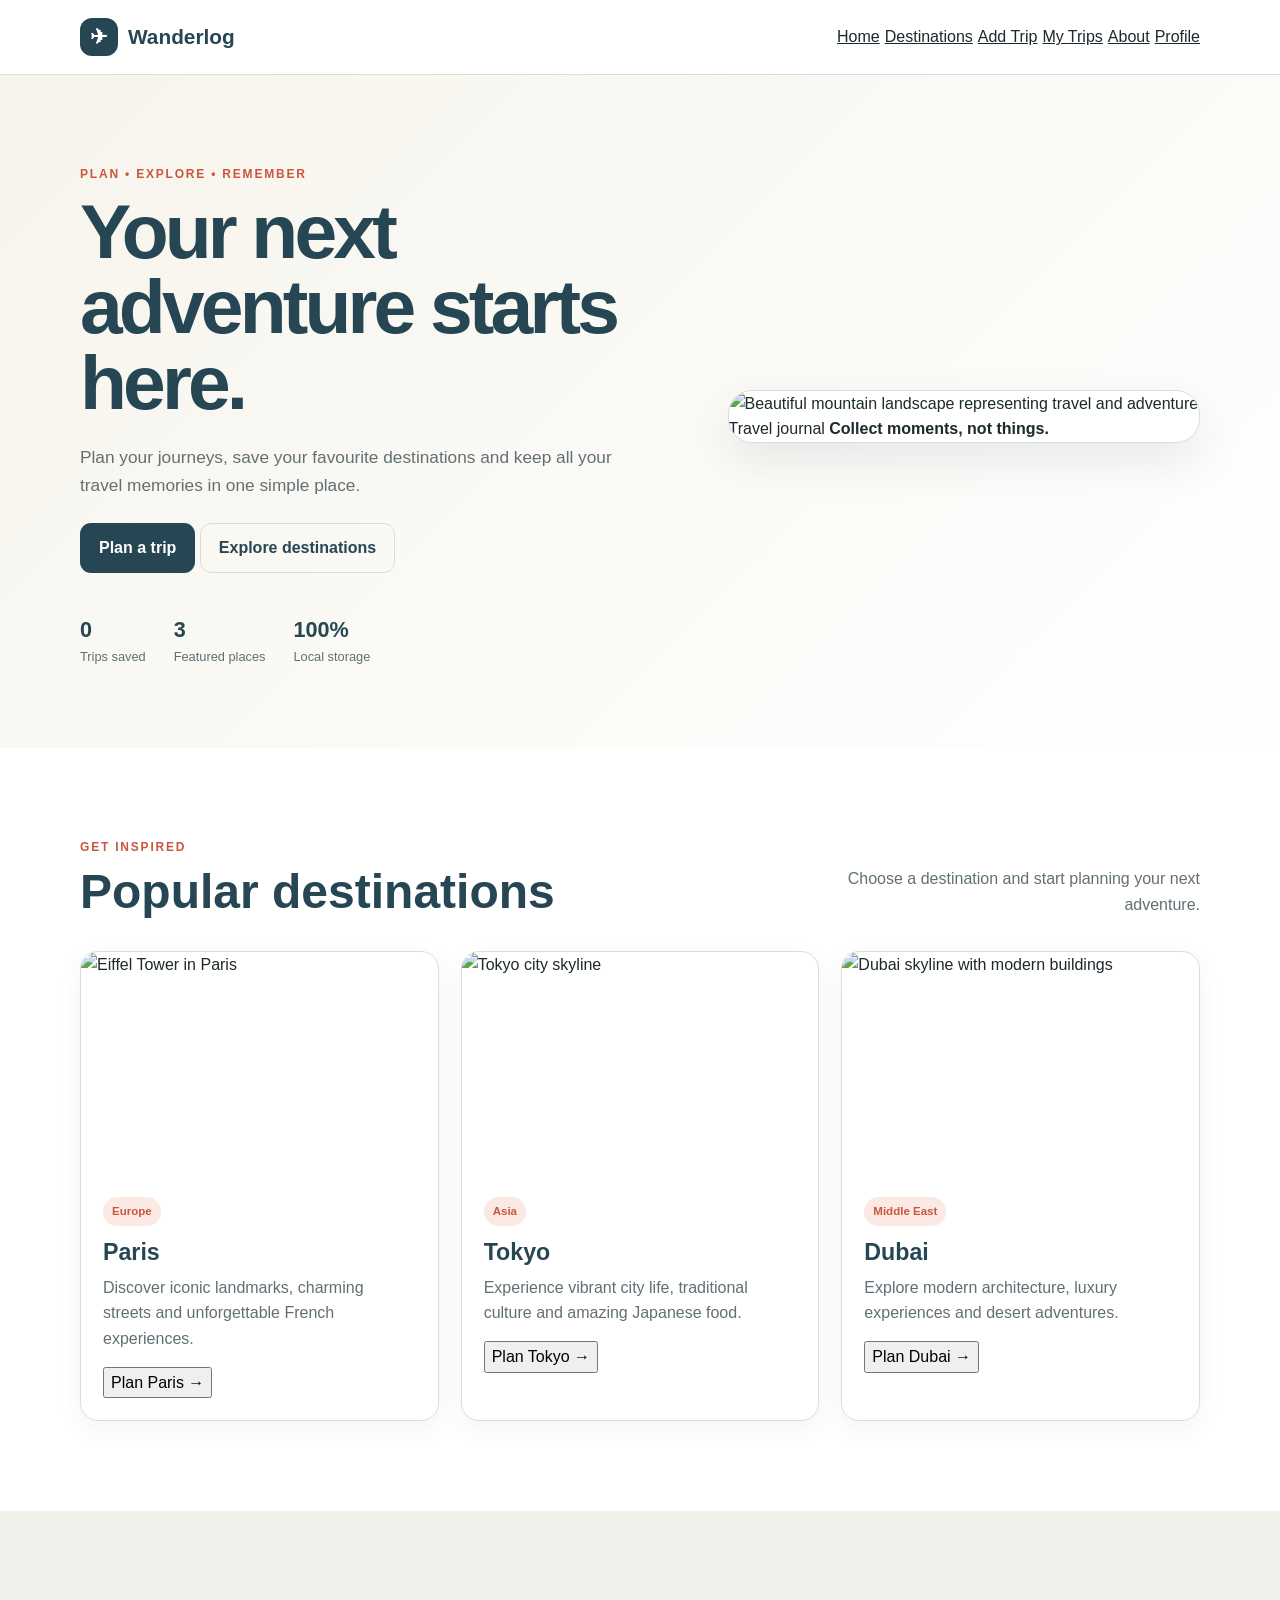
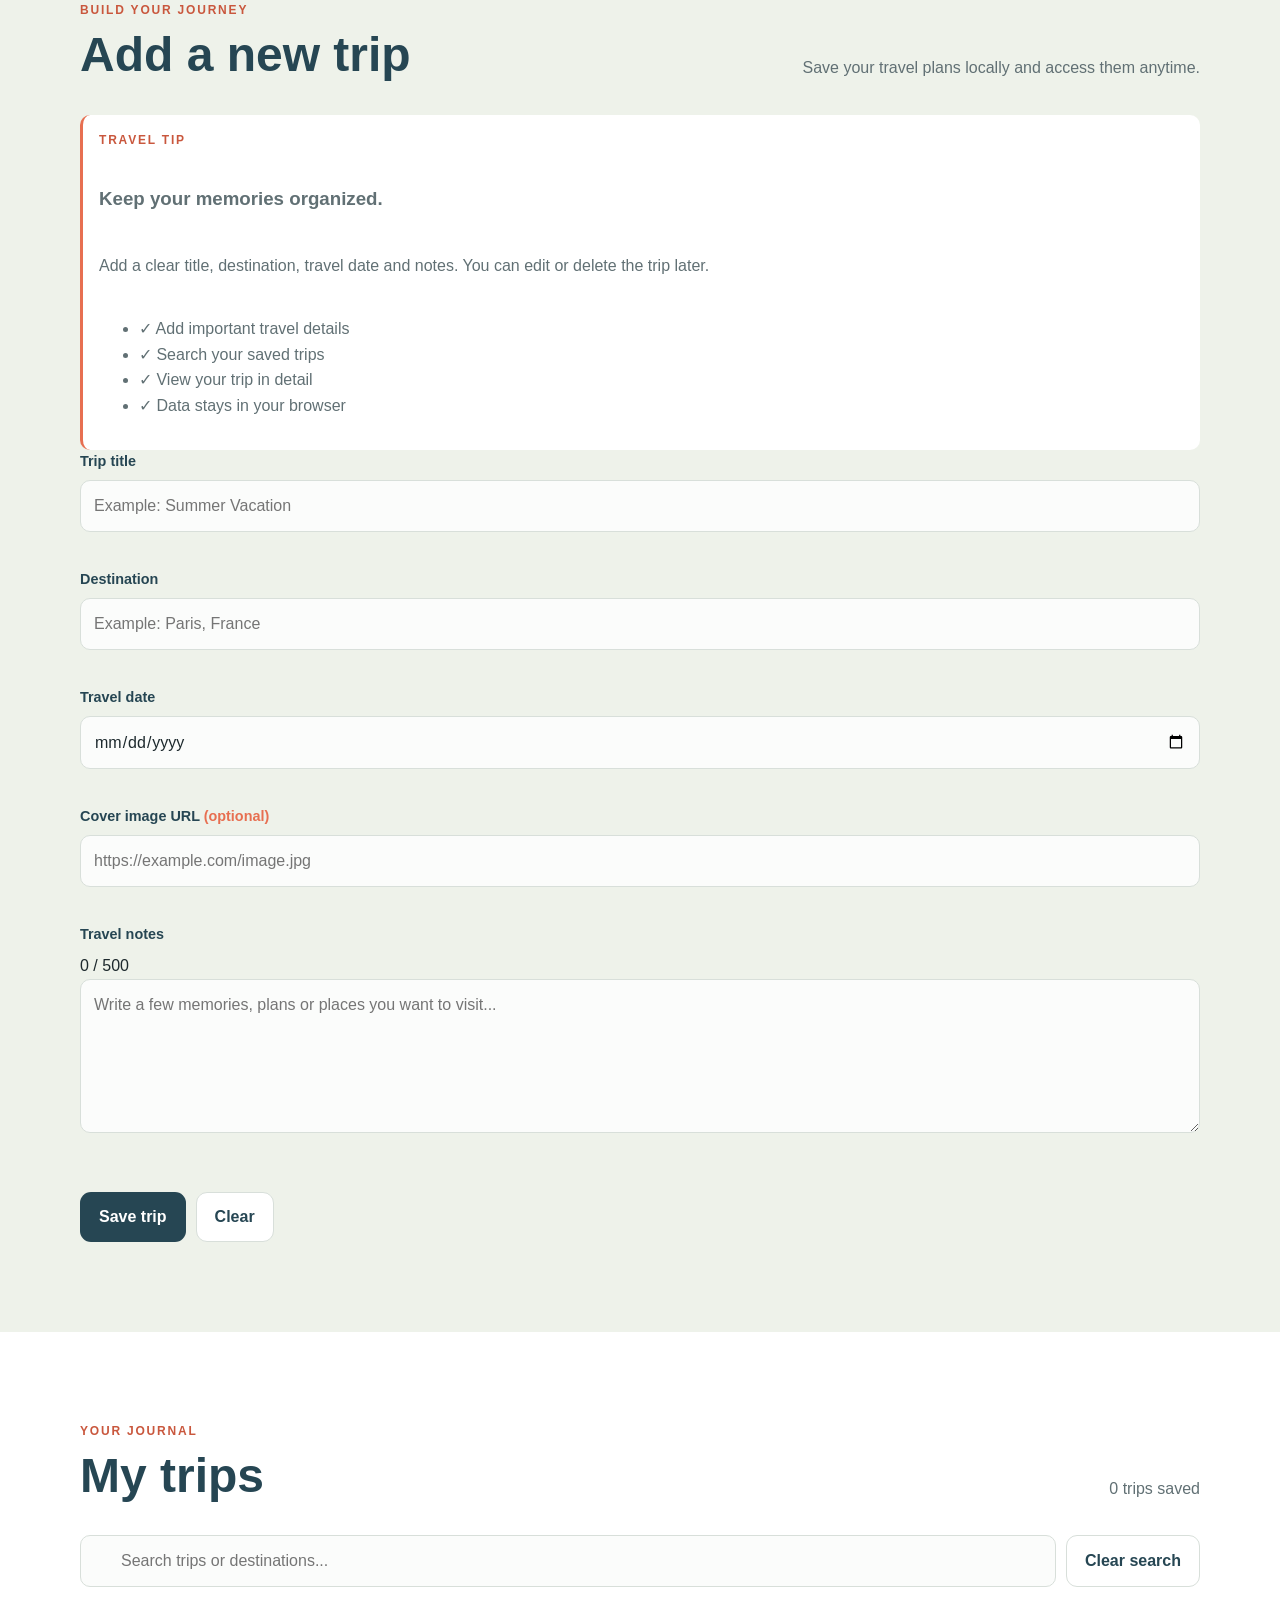
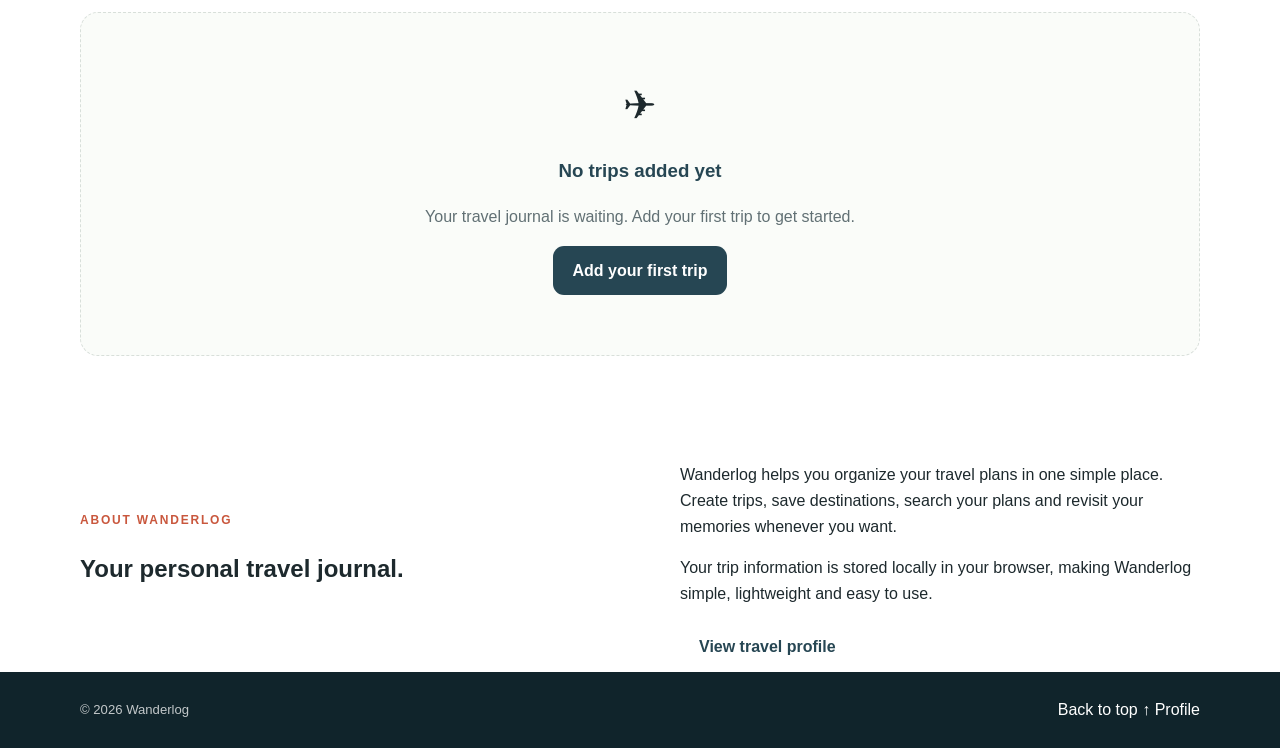
==== commit 4194f9c1: "index.html ." ====
--- a/index.html
+++ b/index.html
@@ -1,804 +1,990 @@
 <!DOCTYPE html>
 <html lang="en">
+
 <head>
     <meta charset="UTF-8">
-    <meta name="viewport" content="width=device-width, initial-scale=1.0">
-
-    <meta name="description"
-          content="Wanderlog - Plan, save and manage your travel trips.">
+
+    <meta
+        name="viewport"
+        content="width=device-width, initial-scale=1.0">
+
+    <meta
+        name="description"
+        content="Wanderlog - a simple and responsive travel planning journal for organizing trips, destinations and travel memories.">
+
+    <meta
+        name="theme-color"
+        content="#264653">
 
     <title>Wanderlog | Travel Planner</title>
 
-    <link rel="stylesheet" href="style.css">
+    <link
+        rel="stylesheet"
+        href="style.css">
 </head>
 
 <body>
 
-<a href="#main-content" class="skip-link">
-    Skip to main content
-</a>
-
-<!-- ================= NAVBAR ================= -->
-
-<header class="site-header">
-
-    <nav class="navbar container">
-
-        <a href="#home" class="brand">
-            <span class="brand-icon">✈</span>
-            <span>Wanderlog</span>
-        </a>
-
-        <button
-            id="menu-toggle"
-            class="menu-toggle"
-            type="button"
-            aria-label="Open navigation menu"
-            aria-expanded="false">
-
-            <span></span>
-            <span></span>
-            <span></span>
-
-        </button>
-
-        <ul class="nav-links" id="nav-links">
-
-            <li>
-                <a href="#home" class="nav-link active">
+    <!-- ================= ACCESSIBILITY ================= -->
+
+    <a
+        href="#main-content"
+        class="skip-link">
+        Skip to main content
+    </a>
+
+
+    <!-- ================= HEADER ================= -->
+
+    <header class="site-header">
+
+        <nav
+            class="navbar container"
+            aria-label="Main navigation">
+
+            <a
+                href="index.html"
+                class="brand"
+                aria-label="Wanderlog home">
+
+                <span
+                    class="brand-icon"
+                    aria-hidden="true">
+                    ✈
+                </span>
+
+                <span>
+                    Wanderlog
+                </span>
+
+            </a>
+
+
+            <button
+                type="button"
+                id="menu-toggle"
+                class="menu-toggle"
+                aria-label="Open navigation menu"
+                aria-expanded="false"
+                aria-controls="nav-links">
+
+                <span aria-hidden="true">☰</span>
+
+            </button>
+
+
+            <div
+                id="nav-links"
+                class="nav-links">
+
+                <a
+                    href="#home">
                     Home
                 </a>
-            </li>
-
-            <li>
-                <a href="#destinations" class="nav-link">
+
+                <a
+                    href="#destinations">
                     Destinations
                 </a>
-            </li>
-
-            <li>
-                <a href="#add-trip" class="nav-link">
+
+                <a
+                    href="#add-trip">
                     Add Trip
                 </a>
-            </li>
-
-            <li>
-                <a href="#my-trips" class="nav-link">
+
+                <a
+                    href="#my-trips">
                     My Trips
                 </a>
-            </li>
-
-            <li>
-                <a href="#about" class="nav-link">
+
+                <a
+                    href="#about">
                     About
                 </a>
-            </li>
-
-            <li>
-                <a href="profile.html" class="profile-link">
+
+                <a
+                    href="profile.html">
                     Profile
                 </a>
-            </li>
-
-        </ul>
-
-    </nav>
-
-</header>
-
-
-<main id="main-content">
-
-<!-- ================= HERO ================= -->
-
-<section class="hero" id="home">
-
-    <div class="container hero-grid">
-
-        <div class="hero-content">
-
-            <p class="eyebrow">
-                PLAN • EXPLORE • REMEMBER
+
+            </div>
+
+        </nav>
+
+    </header>
+
+
+    <!-- ================= MAIN ================= -->
+
+    <main id="main-content">
+
+
+        <!-- ================= HERO ================= -->
+
+        <section
+            id="home"
+            class="hero">
+
+            <div class="container hero-grid">
+
+                <div class="hero-content">
+
+                    <p class="eyebrow">
+                        PLAN • EXPLORE • REMEMBER
+                    </p>
+
+                    <h1>
+                        Your next adventure
+                        <span>starts here.</span>
+                    </h1>
+
+                    <p class="hero-description">
+                        Plan your journeys, save your favourite
+                        destinations and keep all your travel
+                        memories in one simple place.
+                    </p>
+
+
+                    <div class="hero-actions">
+
+                        <a
+                            href="#add-trip"
+                            class="btn btn-primary">
+                            Plan a trip
+                        </a>
+
+                        <a
+                            href="#destinations"
+                            class="btn btn-ghost">
+                            Explore destinations
+                        </a>
+
+                    </div>
+
+
+                    <!-- HERO STATISTICS -->
+
+                    <div
+                        class="hero-stats"
+                        aria-label="Trip statistics">
+
+                        <div class="hero-stat">
+
+                            <strong id="hero-trip-count">
+                                0
+                            </strong>
+
+                            <span>
+                                Trips saved
+                            </span>
+
+                        </div>
+
+
+                        <div class="hero-stat">
+
+                            <strong>
+                                3
+                            </strong>
+
+                            <span>
+                                Featured places
+                            </span>
+
+                        </div>
+
+
+                        <div class="hero-stat">
+
+                            <strong>
+                                100%
+                            </strong>
+
+                            <span>
+                                Local storage
+                            </span>
+
+                        </div>
+
+                    </div>
+
+                </div>
+
+
+                <!-- HERO IMAGE -->
+
+                <div class="hero-card">
+
+                    <img
+                        src="https://images.unsplash.com/photo-1500534623283-312aade485b7?auto=format&fit=crop&w=1200&q=80"
+                        alt="Beautiful mountain landscape representing travel and adventure"
+                        loading="eager">
+
+                    <div class="hero-card-overlay">
+
+                        <span>
+                            Travel journal
+                        </span>
+
+                        <strong>
+                            Collect moments,
+                            not things.
+                        </strong>
+
+                    </div>
+
+                </div>
+
+            </div>
+
+        </section>
+
+
+        <!-- ================= DESTINATIONS ================= -->
+
+        <section
+            id="destinations"
+            class="section">
+
+            <div class="container">
+
+                <div class="section-heading">
+
+                    <div>
+
+                        <p class="eyebrow">
+                            GET INSPIRED
+                        </p>
+
+                        <h2>
+                            Popular destinations
+                        </h2>
+
+                    </div>
+
+                    <p>
+                        Choose a destination and start
+                        planning your next adventure.
+                    </p>
+
+                </div>
+
+
+                <div class="destination-grid">
+
+
+                    <!-- PARIS -->
+
+                    <article class="destination-card">
+
+                        <div class="destination-image">
+
+                            <img
+                                src="https://images.unsplash.com/photo-1502602898657-3e91760cbb34?auto=format&fit=crop&w=900&q=80"
+                                alt="Eiffel Tower in Paris"
+                                loading="lazy">
+
+                        </div>
+
+                        <div class="card-content">
+
+                            <span class="card-tag">
+                                Europe
+                            </span>
+
+                            <h3>
+                                Paris
+                            </h3>
+
+                            <p>
+                                Discover iconic landmarks,
+                                charming streets and unforgettable
+                                French experiences.
+                            </p>
+
+                            <button
+                                type="button"
+                                class="destination-plan"
+                                data-destination="Paris">
+
+                                Plan Paris →
+                                
+                            </button>
+
+                        </div>
+
+                    </article>
+
+
+                    <!-- TOKYO -->
+
+                    <article class="destination-card">
+
+                        <div class="destination-image">
+
+                            <img
+                                src="https://images.unsplash.com/photo-1540959733332-eab4deabeeaf?auto=format&fit=crop&w=900&q=80"
+                                alt="Tokyo city skyline"
+                                loading="lazy">
+
+                        </div>
+
+                        <div class="card-content">
+
+                            <span class="card-tag">
+                                Asia
+                            </span>
+
+                            <h3>
+                                Tokyo
+                            </h3>
+
+                            <p>
+                                Experience vibrant city life,
+                                traditional culture and amazing
+                                Japanese food.
+                            </p>
+
+                            <button
+                                type="button"
+                                class="destination-plan"
+                                data-destination="Tokyo">
+
+                                Plan Tokyo →
+
+                            </button>
+
+                        </div>
+
+                    </article>
+
+
+                    <!-- DUBAI -->
+
+                    <article class="destination-card">
+
+                        <div class="destination-image">
+
+                            <img
+                                src="https://images.unsplash.com/photo-1512453979798-5ea266f8880c?auto=format&fit=crop&w=900&q=80"
+                                alt="Dubai skyline with modern buildings"
+                                loading="lazy">
+
+                        </div>
+
+                        <div class="card-content">
+
+                            <span class="card-tag">
+                                Middle East
+                            </span>
+
+                            <h3>
+                                Dubai
+                            </h3>
+
+                            <p>
+                                Explore modern architecture,
+                                luxury experiences and desert
+                                adventures.
+                            </p>
+
+                            <button
+                                type="button"
+                                class="destination-plan"
+                                data-destination="Dubai">
+
+                                Plan Dubai →
+
+                            </button>
+
+                        </div>
+
+                    </article>
+
+                </div>
+
+            </div>
+
+        </section>
+
+
+        <!-- ================= ADD TRIP ================= -->
+
+        <section
+            id="add-trip"
+            class="section section-soft">
+
+            <div class="container">
+
+                <div class="section-heading">
+
+                    <div>
+
+                        <p class="eyebrow">
+                            BUILD YOUR JOURNEY
+                        </p>
+
+                        <h2>
+                            Add a new trip
+                        </h2>
+
+                    </div>
+
+                    <p>
+                        Save your travel plans locally
+                        and access them anytime.
+                    </p>
+
+                </div>
+
+
+                <div class="trip-form-layout">
+
+
+                    <!-- FORM INFORMATION -->
+
+                    <aside class="tip-box">
+
+                        <p class="eyebrow">
+                            TRAVEL TIP
+                        </p>
+
+                        <h3>
+                            Keep your memories organized.
+                        </h3>
+
+                        <p>
+                            Add a clear title, destination,
+                            travel date and notes. You can
+                            edit or delete the trip later.
+                        </p>
+
+                        <ul class="tip-list">
+
+                            <li>
+                                ✓ Add important travel details
+                            </li>
+
+                            <li>
+                                ✓ Search your saved trips
+                            </li>
+
+                            <li>
+                                ✓ View your trip in detail
+                            </li>
+
+                            <li>
+                                ✓ Data stays in your browser
+                            </li>
+
+                        </ul>
+
+                    </aside>
+
+
+                    <!-- TRIP FORM -->
+
+                    <div class="form-card">
+
+                        <form
+                            id="trip-form"
+                            novalidate>
+
+
+                            <!-- EDIT ID -->
+
+                            <input
+                                type="hidden"
+                                id="edit-id"
+                                value="">
+
+
+                            <!-- TITLE -->
+
+                            <div class="form-group">
+
+                                <label
+                                    for="trip-title">
+                                    Trip title
+                                </label>
+
+                                <input
+                                    type="text"
+                                    id="trip-title"
+                                    name="trip-title"
+                                    placeholder="Example: Summer Vacation"
+                                    maxlength="80"
+                                    autocomplete="off"
+                                    aria-describedby="title-error">
+
+                                <small
+                                    id="title-error"
+                                    class="field-error"
+                                    aria-live="polite">
+                                </small>
+
+                            </div>
+
+
+                            <!-- DESTINATION -->
+
+                            <div class="form-group">
+
+                                <label
+                                    for="trip-destination">
+                                    Destination
+                                </label>
+
+                                <input
+                                    type="text"
+                                    id="trip-destination"
+                                    name="trip-destination"
+                                    placeholder="Example: Paris, France"
+                                    maxlength="80"
+                                    autocomplete="off"
+                                    aria-describedby="destination-error">
+
+                                <small
+                                    id="destination-error"
+                                    class="field-error"
+                                    aria-live="polite">
+                                </small>
+
+                            </div>
+
+
+                            <!-- DATE -->
+
+                            <div class="form-group">
+
+                                <label
+                                    for="trip-date">
+                                    Travel date
+                                </label>
+
+                                <input
+                                    type="date"
+                                    id="trip-date"
+                                    name="trip-date"
+                                    aria-describedby="date-error">
+
+                                <small
+                                    id="date-error"
+                                    class="field-error"
+                                    aria-live="polite">
+                                </small>
+
+                            </div>
+
+
+                            <!-- IMAGE URL -->
+
+                            <div class="form-group">
+
+                                <label
+                                    for="trip-image">
+                                    Cover image URL
+                                    <span class="optional">
+                                        (optional)
+                                    </span>
+                                </label>
+
+                                <input
+                                    type="url"
+                                    id="trip-image"
+                                    name="trip-image"
+                                    placeholder="https://example.com/image.jpg"
+                                    autocomplete="url"
+                                    aria-describedby="image-error">
+
+                                <small
+                                    id="image-error"
+                                    class="field-error"
+                                    aria-live="polite">
+                                </small>
+
+                            </div>
+
+
+                            <!-- NOTES -->
+
+                            <div class="form-group">
+
+                                <div class="label-row">
+
+                                    <label
+                                        for="trip-notes">
+                                        Travel notes
+                                    </label>
+
+                                    <span
+                                        class="char-count">
+                                        <span id="notes-count">
+                                            0
+                                        </span>
+                                        / 500
+                                    </span>
+
+                                </div>
+
+                                <textarea
+                                    id="trip-notes"
+                                    name="trip-notes"
+                                    rows="5"
+                                    maxlength="500"
+                                    placeholder="Write a few memories, plans or places you want to visit..."></textarea>
+
+                            </div>
+
+
+                            <!-- FORM MESSAGE -->
+
+                            <div
+                                id="form-message"
+                                class="form-message"
+                                role="status"
+                                aria-live="polite">
+                            </div>
+
+
+                            <!-- FORM ACTIONS -->
+
+                            <div class="form-actions">
+
+                                <button
+                                    type="submit"
+                                    class="btn btn-primary">
+
+                                    <span id="submit-text">
+                                        Save trip
+                                    </span>
+
+                                </button>
+
+                                <button
+                                    type="button"
+                                    id="cancel-btn"
+                                    class="btn btn-secondary">
+
+                                    Clear
+
+                                </button>
+
+                            </div>
+
+                        </form>
+
+                    </div>
+
+                </div>
+
+            </div>
+
+        </section>
+
+
+        <!-- ================= MY TRIPS ================= -->
+
+        <section
+            id="my-trips"
+            class="section">
+
+            <div class="container">
+
+
+                <div class="section-heading">
+
+                    <div>
+
+                        <p class="eyebrow">
+                            YOUR JOURNAL
+                        </p>
+
+                        <h2>
+                            My trips
+                        </h2>
+
+                    </div>
+
+                    <p
+                        id="trip-summary"
+                        aria-live="polite">
+                        0 trips saved
+                    </p>
+
+                </div>
+
+
+                <!-- SEARCH TOOLBAR -->
+
+                <div class="trip-toolbar">
+
+                    <div class="search-box">
+
+                        <label
+                            for="trip-search"
+                            class="sr-only">
+                            Search saved trips
+                        </label>
+
+                        <input
+                            type="search"
+                            id="trip-search"
+                            placeholder="Search trips or destinations..."
+                            autocomplete="off">
+
+                    </div>
+
+
+                    <button
+                        type="button"
+                        id="clear-search"
+                        class="btn btn-secondary">
+
+                        Clear search
+
+                    </button>
+
+                </div>
+
+
+                <!-- EMPTY STATE -->
+
+                <div
+                    id="empty-message"
+                    class="empty-state">
+
+                    <div
+                        class="empty-icon"
+                        aria-hidden="true">
+                        ✈
+                    </div>
+
+                    <h3>
+                        No trips added yet
+                    </h3>
+
+                    <p>
+                        Your travel journal is waiting.
+                        Add your first trip to get started.
+                    </p>
+
+                    <a
+                        href="#add-trip"
+                        class="btn btn-primary">
+
+                        Add your first trip
+
+                    </a>
+
+                </div>
+
+
+                <!-- NO SEARCH RESULTS -->
+
+                <div
+                    id="no-results"
+                    class="empty-state hidden">
+
+                    <div
+                        class="empty-icon"
+                        aria-hidden="true">
+                        🔎
+                    </div>
+
+                    <h3>
+                        No matching trips
+                    </h3>
+
+                    <p>
+                        Try another destination or trip title.
+                    </p>
+
+                </div>
+
+
+                <!-- TRIP LIST -->
+
+                <div
+                    id="trip-list"
+                    class="trip-grid"
+                    aria-live="polite">
+                </div>
+
+            </div>
+
+        </section>
+
+
+        <!-- ================= ABOUT ================= -->
+
+        <section
+            id="about"
+            class="about-section">
+
+            <div class="container">
+
+                <div class="about-grid">
+
+                    <div>
+
+                        <p class="eyebrow">
+                            ABOUT WANDERLOG
+                        </p>
+
+                        <h2>
+                            Your personal travel journal.
+                        </h2>
+
+                    </div>
+
+
+                    <div>
+
+                        <p>
+                            Wanderlog helps you organize your
+                            travel plans in one simple place.
+                            Create trips, save destinations,
+                            search your plans and revisit your
+                            memories whenever you want.
+                        </p>
+
+                        <p>
+                            Your trip information is stored
+                            locally in your browser, making
+                            Wanderlog simple, lightweight and
+                            easy to use.
+                        </p>
+
+                        <a
+                            href="profile.html"
+                            class="btn btn-light">
+
+                            View travel profile
+
+                        </a>
+
+                    </div>
+
+                </div>
+
+            </div>
+
+        </section>
+
+    </main>
+
+
+    <!-- ================= FOOTER ================= -->
+
+    <footer class="site-footer">
+
+        <div class="container footer-inner">
+
+            <p>
+                ©
+                <span id="year"></span>
+                Wanderlog
             </p>
 
-            <h1>
-                Your next adventure starts here.
-            </h1>
-
-            <p class="hero-description">
-                Organise destinations, save trip ideas and keep
-                your travel memories together in one simple place.
-            </p>
-
-            <div class="hero-buttons">
-
-                <a href="#add-trip"
-                   class="btn btn-primary">
-                    Plan a trip →
+            <div class="footer-links">
+
+                <a href="#home">
+                    Back to top ↑
                 </a>
 
-                <a href="#destinations"
-                   class="btn btn-secondary">
-                    Explore destinations
+                <a href="profile.html">
+                    Profile
                 </a>
 
             </div>
 
-            <div class="hero-stats">
-
-                <div>
-                    <strong id="hero-trip-count">0</strong>
-                    <span>Saved trips</span>
-                </div>
-
-                <div>
-                    <strong>3</strong>
-                    <span>Featured places</span>
-                </div>
-
-                <div>
-                    <strong>100%</strong>
-                    <span>Local storage</span>
-                </div>
-
-            </div>
-
         </div>
 
-
-        <div class="hero-card">
-
-            <div class="hero-image">
-
-                <img
-                    src="https://images.unsplash.com/photo-1500534623283-312aade485b7?auto=format&fit=crop&w=1000&q=80"
-                    alt="Mountain landscape with road">
-
-            </div>
-
-            <div class="hero-card-content">
-
-                <span class="pill">
-                    Travel inspiration
-                </span>
-
-                <h2>
-                    Make memories, not just plans.
-                </h2>
-
-                <p>
-                    Save every important detail before
-                    you start your journey.
-                </p>
-
-            </div>
-
+    </footer>
+
+
+    <!-- ================= TOAST ================= -->
+
+    <div
+        id="toast"
+        class="toast"
+        role="status"
+        aria-live="polite"
+        aria-atomic="true">
+    </div>
+
+
+    <!-- ================= TRIP MODAL ================= -->
+
+    <div
+        id="trip-modal"
+        class="modal hidden"
+        role="dialog"
+        aria-modal="true"
+        aria-labelledby="modal-title">
+
+        <div
+            class="modal-backdrop"
+            data-close-modal>
         </div>
 
-    </div>
-
-</section>
-
-
-<!-- ================= DESTINATIONS ================= -->
-
-<section class="section" id="destinations">
-
-    <div class="container">
-
-        <div class="section-heading">
-
-            <div>
-
-                <p class="eyebrow">
-                    GET INSPIRED
-                </p>
-
-                <h2>
-                    Popular destinations
-                </h2>
-
-            </div>
-
-            <p>
-                Three places to spark your next itinerary.
-            </p>
-
-        </div>
-
-
-        <div class="destination-grid">
-
-
-            <!-- PARIS -->
-
-            <article class="destination-card">
-
-                <div class="destination-image">
-
-                    <img
-                        src="https://images.unsplash.com/photo-1502602898657-3e91760cbb34?auto=format&fit=crop&w=900&q=80"
-                        alt="Eiffel Tower in Paris">
-
-                </div>
-
-                <div class="card-content">
-
-                    <span class="card-tag">
-                        France
-                    </span>
-
-                    <h3>
-                        Paris
-                    </h3>
-
-                    <p>
-                        Art, cafés, architecture and
-                        unforgettable evenings.
-                    </p>
-
-                    <button
-                        class="text-btn destination-plan"
-                        data-destination="Paris, France">
-
-                        Plan Paris →
-
-                    </button>
-
-                </div>
-
-            </article>
-
-
-            <!-- TOKYO -->
-
-            <article class="destination-card">
-
-                <div class="destination-image">
-
-                    <img
-                        src="https://images.unsplash.com/photo-1540959733332-eab4deabeeaf?auto=format&fit=crop&w=900&q=80"
-                        alt="Tokyo city skyline">
-
-                </div>
-
-                <div class="card-content">
-
-                    <span class="card-tag">
-                        Japan
-                    </span>
-
-                    <h3>
-                        Tokyo
-                    </h3>
-
-                    <p>
-                        A vibrant mix of tradition,
-                        technology and food.
-                    </p>
-
-                    <button
-                        class="text-btn destination-plan"
-                        data-destination="Tokyo, Japan">
-
-                        Plan Tokyo →
-
-                    </button>
-
-                </div>
-
-            </article>
-
-
-            <!-- DUBAI -->
-
-            <article class="destination-card">
-
-                <div class="destination-image">
-
-                    <img
-                        src="https://images.unsplash.com/photo-1518684079-3c830dcef090?auto=format&fit=crop&w=900&q=80"
-                        alt="Dubai skyline">
-
-                </div>
-
-                <div class="card-content">
-
-                    <span class="card-tag">
-                        UAE
-                    </span>
-
-                    <h3>
-                        Dubai
-                    </h3>
-
-                    <p>
-                        Modern architecture, desert
-                        adventures and luxury.
-                    </p>
-
-                    <button
-                        class="text-btn destination-plan"
-                        data-destination="Dubai, UAE">
-
-                        Plan Dubai →
-
-                    </button>
-
-                </div>
-
-            </article>
-
-        </div>
-
-    </div>
-
-</section>
-
-
-<!-- ================= ADD TRIP ================= -->
-
-<section class="section section-soft"
-         id="add-trip">
-
-    <div class="container form-layout">
-
-
-        <div class="form-intro">
-
-            <p class="eyebrow">
-                BUILD YOUR ITINERARY
-            </p>
-
-            <h2>
-                Add a new trip
-            </h2>
-
-            <p>
-                Save the destination, date, cover image
-                and notes. Your trips are stored in this
-                browser using localStorage.
-            </p>
-
-            <div class="tip-box">
-
-                <strong>
-                    Tip
-                </strong>
-
-                <span>
-                    Use a public image URL or leave it
-                    empty for the default travel image.
-                </span>
-
-            </div>
-
-        </div>
-
-
-        <!-- FORM -->
-
-        <form
-            id="trip-form"
-            class="trip-form"
-            novalidate>
-
-            <input
-                type="hidden"
-                id="edit-id">
-
-
-            <div class="form-row">
-
-
-                <div class="form-group">
-
-                    <label for="trip-title">
-                        Trip title <span>*</span>
-                    </label>
-
-                    <input
-                        type="text"
-                        id="trip-title"
-                        maxlength="60"
-                        placeholder="My Paris Adventure"
-                        required>
-
-                    <small
-                        id="title-error"
-                        class="field-error">
-                    </small>
-
-                </div>
-
-
-                <div class="form-group">
-
-                    <label for="trip-destination">
-                        Destination <span>*</span>
-                    </label>
-
-                    <input
-                        type="text"
-                        id="trip-destination"
-                        maxlength="80"
-                        placeholder="Paris, France"
-                        required>
-
-                    <small
-                        id="destination-error"
-                        class="field-error">
-                    </small>
-
-                </div>
-
-            </div>
-
-
-            <div class="form-row">
-
-
-                <div class="form-group">
-
-                    <label for="trip-date">
-                        Travel date <span>*</span>
-                    </label>
-
-                    <input
-                        type="date"
-                        id="trip-date"
-                        required>
-
-                    <small
-                        id="date-error"
-                        class="field-error">
-                    </small>
-
-                </div>
-
-
-                <div class="form-group">
-
-                    <label for="trip-image">
-                        Cover image URL
-                    </label>
-
-                    <input
-                        type="url"
-                        id="trip-image"
-                        placeholder="https://example.com/photo.jpg">
-
-                    <small
-                        id="image-error"
-                        class="field-error">
-                    </small>
-
-                </div>
-
-            </div>
-
-
-            <div class="form-group">
-
-                <label for="trip-notes">
-                    Notes
-                </label>
-
-                <textarea
-                    id="trip-notes"
-                    maxlength="500"
-                    placeholder="Places to visit, food to try, hotel details..."></textarea>
-
-                <div class="character-count">
-                    <span id="notes-count">0</span>/500
-                </div>
-
-            </div>
-
-
-            <div
-                id="form-message"
-                class="form-message"
-                role="alert">
-            </div>
-
-
-            <div class="form-actions">
-
-                <button
-                    type="submit"
-                    id="submit-btn"
-                    class="btn btn-primary">
-
-                    <span id="submit-text">
-                        Save trip
-                    </span>
-
-                </button>
-
-
-                <button
-                    type="button"
-                    id="cancel-btn"
-                    class="btn btn-ghost">
-
-                    Clear
-
-                </button>
-
-            </div>
-
-        </form>
-
-    </div>
-
-</section>
-
-
-<!-- ================= MY TRIPS ================= -->
-
-<section class="section"
-         id="my-trips">
-
-    <div class="container">
-
-
-        <div class="section-heading">
-
-            <div>
-
-                <p class="eyebrow">
-                    YOUR JOURNEYS
-                </p>
-
-                <h2>
-                    My trips
-                </h2>
-
-            </div>
-
-            <p id="trip-summary">
-                0 trips saved
-            </p>
-
-        </div>
-
-
-        <!-- SEARCH -->
-
-        <div class="trip-toolbar">
-
-            <label class="search-box">
-
-                <span class="search-icon">
-                    ⌕
-                </span>
-
-                <span class="sr-only">
-                    Search trips
-                </span>
-
-                <input
-                    type="search"
-                    id="trip-search"
-                    placeholder="Search by title or destination">
-
-            </label>
-
+
+        <div class="modal-card">
 
             <button
                 type="button"
-                id="clear-search"
-                class="btn btn-small btn-ghost">
-
-                Clear search
+                class="modal-close"
+                data-close-modal
+                aria-label="Close trip details">
+
+                ×
 
             </button>
 
+
+            <div class="modal-image-wrapper">
+
+                <img
+                    id="modal-image"
+                    src=""
+                    alt="Trip cover image">
+
+            </div>
+
+
+            <div class="modal-content">
+
+                <p
+                    id="modal-date"
+                    class="eyebrow">
+                </p>
+
+                <h2
+                    id="modal-title">
+                </h2>
+
+                <p
+                    id="modal-destination"
+                    class="modal-destination">
+                </p>
+
+                <p
+                    id="modal-notes"
+                    class="modal-notes">
+                </p>
+
+            </div>
+
         </div>
 
-
-        <!-- TRIP CARDS -->
-
-        <div
-            id="trip-list"
-            class="trip-grid">
-        </div>
-
-
-        <!-- EMPTY -->
-
-        <div
-            id="empty-message"
-            class="empty-state">
-
-            <div class="empty-icon">
-                🧳
-            </div>
-
-            <h3>
-                No trips yet
-            </h3>
-
-            <p>
-                Start planning your next adventure.
-            </p>
-
-            <a
-                href="#add-trip"
-                class="btn btn-primary">
-
-                Add your first trip
-
-            </a>
-
-        </div>
-
-
-        <!-- NO SEARCH RESULTS -->
-
-        <div
-            id="no-results"
-            class="empty-state hidden">
-
-            <div class="empty-icon">
-                🔎
-            </div>
-
-            <h3>
-                No matching trips
-            </h3>
-
-            <p>
-                Try another title or destination.
-            </p>
-
-        </div>
-
     </div>
 
-</section>
-
-
-<!-- ================= ABOUT ================= -->
-
-<section
-    class="section section-dark"
-    id="about">
-
-    <div class="container about-grid">
-
-        <div>
-
-            <p class="eyebrow">
-                ABOUT WANDERLOG
-            </p>
-
-            <h2>
-                A simple travel planner
-                built for real trips.
-            </h2>
-
-        </div>
-
-
-        <div>
-
-            <p>
-                Wanderlog is a front-end travel planning
-                project built with HTML, CSS and JavaScript.
-                It demonstrates CRUD operations, responsive
-                design, accessibility, error handling and
-                browser storage.
-            </p>
-
-            <a
-                href="profile.html"
-                class="btn btn-light">
-
-                View profile
-
-            </a>
-
-        </div>
-
-    </div>
-
-</section>
-
-</main>
-
-
-<!-- ================= FOOTER ================= -->
-
-<footer class="site-footer">
-
-    <div class="container footer-inner">
-
-        <p>
-            © <span id="year"></span>
-            Wanderlog.
-            Built with HTML, CSS & JavaScript.
-        </p>
-
-        <a href="#home">
-            Back to top ↑
-        </a>
-
-    </div>
-
-</footer>
-
-
-<!-- ================= TOAST ================= -->
-
-<div
-    id="toast"
-    class="toast"
-    role="status"
-    aria-live="polite">
-</div>
-
-
-<!-- ================= MODAL ================= -->
-
-<div
-    id="trip-modal"
-    class="modal hidden"
-    role="dialog"
-    aria-modal="true"
-    aria-labelledby="modal-title">
-
-    <div
-        class="modal-backdrop"
-        data-close-modal>
-    </div>
-
-
-    <div class="modal-card">
-
-        <button
-            class="modal-close"
-            type="button"
-            aria-label="Close trip details"
-            data-close-modal>
-
-            ×
-
-        </button>
-
-
-        <img
-            id="modal-image"
-            src=""
-            alt="">
-
-
-        <div class="modal-body">
-
-            <span
-                id="modal-date"
-                class="card-tag">
-            </span>
-
-            <h2 id="modal-title"></h2>
-
-            <p
-                id="modal-destination"
-                class="modal-destination">
-            </p>
-
-            <p id="modal-notes"></p>
-
-        </div>
-
-    </div>
-
-</div>
-
-
-<script src="script.js"></script>
+
+    <!-- ================= JAVASCRIPT ================= -->
+
+    <script src="script.js"></script>
 
 </body>
-                </html>
-                    
+
+</html>
--- a/style.css
+++ b/style.css
@@ -1,746 +1,2061 @@
-/* =====================================================
-   WANDERLOG
-   Trip CRUD + Photo Upload + Public Profile
-   ===================================================== */
+:root {
+
+    --primary: #264653;
+    --primary-dark: #17313b;
+
+    --accent: #e76f51;
+    --accent-dark: #c9573d;
+
+    --cream: #f7f4ec;
+    --soft: #eef2ea;
+
+    --white: #ffffff;
+
+    --text: #1d292d;
+    --muted: #617074;
+
+    --border: #d8dfda;
+
+    --shadow:
+        0 18px 45px rgba(38, 70, 83, 0.10);
+
+    --radius: 18px;
+
+    --container: 1120px;
+
+}
 
 
 /* ================= RESET ================= */
 
 * {
-    margin: 0;
-    padding: 0;
     box-sizing: border-box;
 }
 
-
-/* ================= BODY ================= */
 
 html {
     scroll-behavior: smooth;
-}
+    scroll-padding-top: 90px;
+}
+
 
 body {
-    font-family: Arial, sans-serif;
-    background-color: #f8f5ef;
-    color: #333333;
+
+    margin: 0;
+
+    font-family:
+        Inter,
+        Arial,
+        sans-serif;
+
+    color: var(--text);
+
+    background: var(--white);
+
     line-height: 1.6;
+
+}
+
+
+img {
+
+    display: block;
+
+    max-width: 100%;
+
+}
+
+
+button,
+input,
+textarea {
+
+    font: inherit;
+
+}
+
+
+button,
+a {
+
+    -webkit-tap-highlight-color:
+        transparent;
+
+}
+
+
+button {
+
+    cursor: pointer;
+
+}
+
+
+a {
+
+    color: inherit;
+
+}
+
+
+.container {
+
+    width:
+        min(
+            var(--container),
+            calc(100% - 40px)
+        );
+
+    margin: auto;
+
+}
+
+
+.hidden {
+
+    display: none !important;
+
+}
+
+
+.sr-only {
+
+    position: absolute;
+
+    width: 1px;
+
+    height: 1px;
+
+    padding: 0;
+
+    margin: -1px;
+
+    overflow: hidden;
+
+    clip: rect(0, 0, 0, 0);
+
+    white-space: nowrap;
+
+    border: 0;
+
+}
+
+
+/* ================= ACCESSIBILITY ================= */
+
+.skip-link {
+
+    position: fixed;
+
+    top: -60px;
+
+    left: 20px;
+
+    z-index: 9999;
+
+    padding: 10px 16px;
+
+    background:
+        var(--primary);
+
+    color: white;
+
+    border-radius: 10px;
+
+}
+
+
+.skip-link:focus {
+
+    top: 15px;
+
+}
+
+
+a:focus-visible,
+button:focus-visible,
+input:focus-visible,
+textarea:focus-visible {
+
+    outline: 3px solid
+        var(--accent);
+
+    outline-offset: 3px;
+
 }
 
 
 /* ================= HEADER ================= */
 
-header {
-    background-color: #ffffff;
-    padding: 20px 8%;
+.site-header {
+
     position: sticky;
+
     top: 0;
+
     z-index: 1000;
-    box-shadow: 0 2px 10px rgba(0, 0, 0, 0.05);
-}
-
-nav {
+
+    background:
+        rgba(255,255,255,.95);
+
+    backdrop-filter:
+        blur(12px);
+
+    border-bottom:
+        1px solid var(--border);
+
+}
+
+
+.navbar {
+
+    min-height: 74px;
+
     display: flex;
-    justify-content: space-between;
+
     align-items: center;
-}
-
-.logo {
-    font-size: 28px;
-    font-weight: bold;
-    color: #264653;
+
+    justify-content:
+        space-between;
+
+    gap: 20px;
+
+}
+
+
+.brand {
+
+    display: flex;
+
+    align-items: center;
+
+    gap: 10px;
+
     text-decoration: none;
-}
-
-nav ul {
+
+    color: var(--primary);
+
+    font-size: 1.3rem;
+
+    font-weight: 900;
+
+}
+
+
+.brand-icon {
+
+    width: 38px;
+
+    height: 38px;
+
+    display: grid;
+
+    place-items: center;
+
+    border-radius: 12px;
+
+    background:
+        var(--primary);
+
+    color: white;
+
+}
+
+
+.nav-links {
+
     display: flex;
+
+    align-items: center;
+
+    gap: 5px;
+
     list-style: none;
+
+    padding: 0;
+
+    margin: 0;
+
+}
+
+
+.nav-link,
+.profile-link {
+
+    display: block;
+
+    padding: 9px 12px;
+
+    border-radius: 9px;
+
+    text-decoration: none;
+
+    color: var(--muted);
+
+    font-weight: 700;
+
+    font-size: .9rem;
+
+    transition: .2s ease;
+
+}
+
+
+.nav-link:hover,
+.nav-link.active {
+
+    background:
+        var(--soft);
+
+    color:
+        var(--primary);
+
+}
+
+
+.profile-link {
+
+    border:
+        1px solid var(--border);
+
+}
+
+
+.profile-link:hover {
+
+    background:
+        var(--soft);
+
+    color:
+        var(--primary);
+
+}
+
+
+.menu-toggle {
+
+    display: none;
+
+    border: 0;
+
+    background: transparent;
+
+}
+
+
+.menu-toggle span {
+
+    display: block;
+
+    width: 25px;
+
+    height: 2px;
+
+    margin: 5px;
+
+    background:
+        var(--primary);
+
+}
+
+
+/* ================= HERO ================= */
+
+.hero {
+
+    padding:
+        90px 0 80px;
+
+    background:
+        linear-gradient(
+            135deg,
+            var(--cream),
+            #ffffff
+        );
+
+}
+
+
+.hero-grid {
+
+    display: grid;
+
+    grid-template-columns:
+        1.1fr .9fr;
+
+    gap: 70px;
+
+    align-items: center;
+
+}
+
+
+.eyebrow {
+
+    margin: 0 0 10px;
+
+    color:
+        var(--accent-dark);
+
+    font-size: .75rem;
+
+    font-weight: 900;
+
+    letter-spacing: .15em;
+
+}
+
+
+.hero h1 {
+
+    margin: 0;
+
+    max-width: 700px;
+
+    color:
+        var(--primary);
+
+    font-size:
+        clamp(
+            2.7rem,
+            6vw,
+            5rem
+        );
+
+    line-height: .98;
+
+    letter-spacing:
+        -.05em;
+
+}
+
+
+.hero-description {
+
+    max-width: 650px;
+
+    margin: 24px 0;
+
+    color:
+        var(--muted);
+
+    font-size:
+        1.08rem;
+
+}
+
+
+.hero-buttons {
+
+    display: flex;
+
+    flex-wrap: wrap;
+
+    gap: 12px;
+
+}
+
+
+.btn {
+
+    display: inline-flex;
+
+    align-items: center;
+
+    justify-content: center;
+
+    gap: 8px;
+
+    min-height: 46px;
+
+    padding:
+        11px 18px;
+
+    border-radius: 11px;
+
+    border:
+        1px solid transparent;
+
+    text-decoration: none;
+
+    font-weight: 800;
+
+    transition:
+        .2s ease;
+
+}
+
+
+.btn:hover {
+
+    transform:
+        translateY(-2px);
+
+    box-shadow:
+        0 9px 22px
+        rgba(38,70,83,.13);
+
+}
+
+
+.btn-primary {
+
+    background:
+        var(--primary);
+
+    color:
+        white;
+
+}
+
+
+.btn-primary:hover {
+
+    background:
+        var(--primary-dark);
+
+}
+
+
+.btn-secondary {
+
+    background:
+        white;
+
+    border:
+        1px solid var(--border);
+
+    color:
+        var(--primary);
+
+}
+
+
+.btn-ghost {
+
+    background:
+        transparent;
+
+    border:
+        1px solid var(--border);
+
+    color:
+        var(--primary);
+
+}
+
+
+.btn-light {
+
+    background:
+        white;
+
+    color:
+        var(--primary);
+
+}
+
+
+.btn-small {
+
+    min-height: 38px;
+
+    padding:
+        8px 13px;
+
+    font-size: .85rem;
+
+}
+
+
+.hero-stats {
+
+    display: flex;
+
+    flex-wrap: wrap;
+
+    gap: 28px;
+
+    margin-top: 40px;
+
+}
+
+
+.hero-stats div {
+
+    display: grid;
+
+}
+
+
+.hero-stats strong {
+
+    color:
+        var(--primary);
+
+    font-size:
+        1.35rem;
+
+}
+
+
+.hero-stats span {
+
+    color:
+        var(--muted);
+
+    font-size: .8rem;
+
+}
+
+
+/* ================= HERO CARD ================= */
+
+.hero-card {
+
+    overflow: hidden;
+
+    background:
+        white;
+
+    border:
+        1px solid var(--border);
+
+    border-radius:
+        24px;
+
+    box-shadow:
+        var(--shadow);
+
+}
+
+
+.hero-image {
+
+    aspect-ratio:
+        4 / 3;
+
+    overflow:
+        hidden;
+
+}
+
+
+.hero-image img {
+
+    width: 100%;
+
+    height: 100%;
+
+    object-fit: cover;
+
+    transition:
+        transform .5s ease;
+
+}
+
+
+.hero-card:hover
+.hero-image img {
+
+    transform:
+        scale(1.05);
+
+}
+
+
+.hero-card-content {
+
+    padding:
+        24px;
+
+}
+
+
+.pill,
+.card-tag {
+
+    display: inline-flex;
+
+    width: fit-content;
+
+    padding:
+        5px 9px;
+
+    border-radius:
+        999px;
+
+    background:
+        #fbe9e4;
+
+    color:
+        var(--accent-dark);
+
+    font-size:
+        .72rem;
+
+    font-weight:
+        900;
+
+}
+
+
+.hero-card h2 {
+
+    margin:
+        12px 0 5px;
+
+    color:
+        var(--primary);
+
+}
+
+
+.hero-card p {
+
+    margin: 0;
+
+    color:
+        var(--muted);
+
+}
+
+
+/* ================= SECTION ================= */
+
+.section {
+
+    padding:
+        90px 0;
+
+}
+
+
+.section-soft {
+
+    background:
+        var(--soft);
+
+}
+
+
+.section-heading {
+
+    display: flex;
+
+    justify-content:
+        space-between;
+
+    align-items:
+        flex-end;
+
     gap: 25px;
-}
-
-nav ul li a {
-    color: #333333;
-    text-decoration: none;
-    font-weight: 500;
-    transition: color 0.2s ease;
-}
-
-nav ul li a:hover {
-    color: #e76f51;
-}
-
-
-/* ================= GENERAL SECTION ================= */
-
-section {
-    padding: 80px 20px;
-}
-
-section h2 {
-    color: #264653;
-    font-size: 36px;
-    margin-bottom: 10px;
-    text-align: center;
-}
-
-.section-description {
-    text-align: center;
-    color: #666666;
-    font-size: 16px;
-    margin-bottom: 35px;
-}
-
-
-/* ================= HOME ================= */
-
-#home {
-    min-height: 80vh;
+
+    margin-bottom:
+        34px;
+
+}
+
+
+.section-heading h2 {
+
+    margin: 0;
+
+    color:
+        var(--primary);
+
+    font-size:
+        clamp(
+            2rem,
+            4vw,
+            3rem
+        );
+
+    line-height:
+        1.05;
+
+}
+
+
+.section-heading > p {
+
+    max-width:
+        420px;
+
+    margin: 0;
+
+    color:
+        var(--muted);
+
+    text-align:
+        right;
+
+}
+
+
+/* ================= DESTINATIONS ================= */
+
+.destination-grid {
+
+    display: grid;
+
+    grid-template-columns:
+        repeat(3, 1fr);
+
+    gap: 22px;
+
+}
+
+
+.destination-card {
+
+    overflow: hidden;
+
+    background:
+        white;
+
+    border:
+        1px solid var(--border);
+
+    border-radius:
+        var(--radius);
+
+    box-shadow:
+        0 8px 25px
+        rgba(38,70,83,.06);
+
+    transition:
+        .25s ease;
+
+}
+
+
+.destination-card:hover {
+
+    transform:
+        translateY(-7px);
+
+    box-shadow:
+        var(--shadow);
+
+}
+
+
+.destination-image {
+
+    aspect-ratio:
+        16 / 10;
+
+    overflow:
+        hidden;
+
+}
+
+
+.destination-image img {
+
+    width: 100%;
+
+    height: 100%;
+
+    object-fit: cover;
+
+    transition:
+        transform .4s ease;
+
+}
+
+
+.destination-card:hover
+.destination-image img {
+
+    transform:
+        scale(1.05);
+
+}
+
+
+.card-content {
+
+    padding:
+        22px;
+
+}
+
+
+.card-content h3 {
+
+    margin:
+        8px 0 4px;
+
+    color:
+        var(--primary);
+
+    font-size:
+        1.45rem;
+
+}
+
+
+.card-content p {
+
+    margin:
+        0 0 15px;
+
+    color:
+        var(--muted);
+
+}
+
+
+.text-btn {
+
+    border: 0;
+
+    padding: 0;
+
+    background:
+        transparent;
+
+    color:
+        var(--accent-dark);
+
+    font-weight:
+        900;
+
+}
+
+
+.text-btn:hover {
+
+    text-decoration:
+        underline;
+
+}
+
+
+/* ================= FORM ================= */
+
+.form-layout {
+
+    display: grid;
+
+    grid-template-columns:
+        .75fr 1.25fr;
+
+    gap: 70px;
+
+    align-items:
+        start;
+
+}
+
+
+.form-intro h2 {
+
+    margin: 0;
+
+    color:
+        var(--primary);
+
+    font-size:
+        clamp(
+            2rem,
+            4vw,
+            3rem
+        );
+
+}
+
+
+.form-intro > p:not(.eyebrow) {
+
+    color:
+        var(--muted);
+
+    max-width:
+        430px;
+
+    margin-top:
+        20px;
+
+}
+
+
+.tip-box {
+
+    display: grid;
+
+    gap: 5px;
+
+    margin-top:
+        25px;
+
+    padding:
+        16px;
+
+    border-left:
+        3px solid var(--accent);
+
+    background:
+        white;
+
+    border-radius:
+        10px;
+
+    color:
+        var(--muted);
+
+}
+
+
+.tip-box strong {
+
+    color:
+        var(--primary);
+
+}
+
+
+.trip-form {
+
+    padding:
+        28px;
+
+    background:
+        white;
+
+    border:
+        1px solid var(--border);
+
+    border-radius:
+        20px;
+
+    box-shadow:
+        var(--shadow);
+
+}
+
+
+.form-row {
+
+    display: grid;
+
+    grid-template-columns:
+        1fr 1fr;
+
+    gap:
+        18px;
+
+}
+
+
+.form-group {
+
+    margin-bottom:
+        18px;
+
+}
+
+
+.form-group label {
+
+    display: block;
+
+    margin-bottom:
+        7px;
+
+    color:
+        var(--primary);
+
+    font-weight:
+        800;
+
+    font-size:
+        .9rem;
+
+}
+
+
+.form-group label span {
+
+    color:
+        var(--accent);
+
+}
+
+
+input,
+textarea {
+
+    width: 100%;
+
+    padding:
+        12px 13px;
+
+    border:
+        1px solid var(--border);
+
+    border-radius:
+        10px;
+
+    background:
+        #fbfcfb;
+
+    color:
+        var(--text);
+
+}
+
+
+textarea {
+
+    min-height:
+        130px;
+
+    resize:
+        vertical;
+
+}
+
+
+input:focus,
+textarea:focus {
+
+    border-color:
+        var(--primary);
+
+    background:
+        white;
+
+}
+
+
+input.invalid {
+
+    border-color:
+        #c53f35;
+
+}
+
+
+.field-error {
+
+    display: block;
+
+    min-height:
+        18px;
+
+    color:
+        #a52e27;
+
+    font-size:
+        .76rem;
+
+}
+
+
+.character-count {
+
+    text-align:
+        right;
+
+    color:
+        var(--muted);
+
+    font-size:
+        .72rem;
+
+}
+
+
+.form-message {
+
+    min-height:
+        22px;
+
+    margin:
+        4px 0 12px;
+
+    font-weight:
+        700;
+
+}
+
+
+.form-message.error {
+
+    color:
+        #a52e27;
+
+}
+
+
+.form-message.success {
+
+    color:
+        #23613b;
+
+}
+
+
+.form-actions {
+
     display: flex;
-    justify-content: center;
-    align-items: center;
-    text-align: center;
-
-    background:
-        linear-gradient(
-            rgba(248, 245, 239, 0.9),
-            rgba(248, 245, 239, 0.9)
+
+    gap: 10px;
+
+}
+
+
+/* ================= MY TRIPS ================= */
+
+.trip-toolbar {
+
+    display: flex;
+
+    gap: 10px;
+
+    margin-bottom:
+        25px;
+
+}
+
+
+.search-box {
+
+    position: relative;
+
+    flex: 1;
+
+}
+
+
+.search-icon {
+
+    position: absolute;
+
+    left: 14px;
+
+    top: 8px;
+
+    color:
+        var(--muted);
+
+    font-size:
+        1.35rem;
+
+}
+
+
+.search-box input {
+
+    padding-left:
+        40px;
+
+}
+
+
+.trip-grid {
+
+    display: grid;
+
+    grid-template-columns:
+        repeat(3, 1fr);
+
+    gap: 22px;
+
+}
+
+
+.trip-card {
+
+    overflow: hidden;
+
+    display: flex;
+
+    flex-direction: column;
+
+    background:
+        white;
+
+    border:
+        1px solid var(--border);
+
+    border-radius:
+        var(--radius);
+
+    box-shadow:
+        0 8px 25px
+        rgba(38,70,83,.06);
+
+    transition:
+        .2s ease;
+
+}
+
+
+.trip-card:hover {
+
+    transform:
+        translateY(-5px);
+
+    box-shadow:
+        var(--shadow);
+
+}
+
+
+.trip-card-image {
+
+    position:
+        relative;
+
+    aspect-ratio:
+        16 / 10;
+
+    overflow:
+        hidden;
+
+    background:
+        #e6ebe7;
+
+}
+
+
+.trip-card-image img {
+
+    width: 100%;
+
+    height: 100%;
+
+    object-fit: cover;
+
+}
+
+
+.trip-date-badge {
+
+    position:
+        absolute;
+
+    top: 12px;
+
+    left: 12px;
+
+    padding:
+        6px 9px;
+
+    border-radius:
+        8px;
+
+    background:
+        rgba(255,255,255,.93);
+
+    color:
+        var(--primary);
+
+    font-size:
+        .74rem;
+
+    font-weight:
+        900;
+
+}
+
+
+.trip-card-body {
+
+    padding:
+        20px;
+
+    flex: 1;
+
+    display:
+        flex;
+
+    flex-direction:
+        column;
+
+}
+
+
+.trip-card-body h3 {
+
+    margin:
+        7px 0 3px;
+
+    color:
+        var(--primary);
+
+}
+
+
+.destination {
+
+    margin:
+        0 0 10px;
+
+    color:
+        var(--muted);
+
+    font-weight:
+        700;
+
+}
+
+
+.trip-notes {
+
+    color:
+        var(--muted);
+
+    font-size:
+        .9rem;
+
+    margin:
+        0 0 15px;
+
+}
+
+
+.trip-actions {
+
+    display:
+        flex;
+
+    gap:
+        8px;
+
+    margin-top:
+        auto;
+
+}
+
+
+.trip-actions button {
+
+    flex: 1;
+
+    padding:
+        9px 8px;
+
+    border:
+        1px solid var(--border);
+
+    border-radius:
+        8px;
+
+    background:
+        white;
+
+    color:
+        var(--primary);
+
+    font-weight:
+        800;
+
+}
+
+
+.trip-actions button:hover {
+
+    background:
+        var(--soft);
+
+}
+
+
+.trip-actions .danger:hover {
+
+    background:
+        #fff0ee;
+
+    color:
+        #a52e27;
+
+}
+
+
+/* ================= EMPTY ================= */
+
+.empty-state {
+
+    padding:
+        60px 20px;
+
+    text-align:
+        center;
+
+    border:
+        1px dashed var(--border);
+
+    border-radius:
+        18px;
+
+    background:
+        #fafcf9;
+
+}
+
+
+.empty-icon {
+
+    font-size:
+        2.5rem;
+
+}
+
+
+.empty-state h3 {
+
+    color:
+        var(--primary);
+
+}
+
+
+.empty-state p {
+
+    color:
+        var(--muted);
+
+}
+
+
+/* ================= ABOUT ================= */
+
+.section-dark {
+
+    background:
+        var(--primary);
+
+    color:
+        white;
+
+}
+
+
+.about-grid {
+
+    display: grid;
+
+    grid-template-columns:
+        1fr 1fr;
+
+    gap:
+        80px;
+
+    align-items:
+        center;
+
+}
+
+
+.section-dark h2 {
+
+    margin: 0;
+
+    font-size:
+        clamp(
+            2rem,
+            4vw,
+            3.2rem
         );
-}
-
-.hero-content {
-    max-width: 700px;
-}
-
-.hero-tag {
-    color: #e76f51;
-    font-size: 14px;
-    font-weight: bold;
-    letter-spacing: 2px;
-    margin-bottom: 15px;
-}
-
-#home h1 {
-    font-size: 55px;
-    color: #264653;
-    margin-bottom: 20px;
-}
-
-#home p {
-    max-width: 650px;
-    margin: 0 auto 25px;
-    font-size: 19px;
-}
-
-
-/* ================= BUTTON ================= */
-
-.explore-btn {
-    display: inline-block;
-    background-color: #e76f51;
-    color: #ffffff;
-    padding: 13px 28px;
-    text-decoration: none;
-    border-radius: 7px;
-    font-weight: bold;
-}
-
-.explore-btn:hover {
-    background-color: #d95d40;
-}
-
-
-/* ================= DESTINATIONS ================= */
-
-#destinations {
-    background-color: #ffffff;
-    text-align: center;
-}
-
-.destinations-container {
-    width: 100%;
-    max-width: 1000px;
-    margin: 0 auto;
-
-    display: grid;
-    grid-template-columns:
-        repeat(auto-fit, minmax(250px, 1fr));
-
-    gap: 25px;
-}
-
-.destination-card {
-    padding: 30px 25px;
-    background-color: #f8f5ef;
-    border-radius: 12px;
+
+    line-height:
+        1.05;
+
+}
+
+
+.section-dark p {
+
+    color:
+        rgba(255,255,255,.75);
+
+}
+
+
+/* ================= FOOTER ================= */
+
+.site-footer {
+
+    padding:
+        25px 0;
+
+    background:
+        #10242b;
+
+    color:
+        rgba(255,255,255,.75);
+
+}
+
+
+.footer-inner {
+
+    display:
+        flex;
+
+    align-items:
+        center;
+
+    justify-content:
+        space-between;
+
+    gap:
+        20px;
+
+}
+
+
+.footer-inner p {
+
+    margin: 0;
+
+    font-size:
+        .82rem;
+
+}
+
+
+.footer-inner a {
+
+    color:
+        white;
+
+    text-decoration:
+        none;
+
+}
+
+
+/* ================= TOAST ================= */
+
+.toast {
+
+    position:
+        fixed;
+
+    right:
+        20px;
+
+    bottom:
+        20px;
+
+    z-index:
+        3000;
+
+    max-width:
+        360px;
+
+    padding:
+        13px 17px;
+
+    border-radius:
+        10px;
+
+    background:
+        var(--primary);
+
+    color:
+        white;
 
     box-shadow:
-        0 4px 12px rgba(0, 0, 0, 0.08);
-
-    transition: 0.2s ease;
-}
-
-.destination-card:hover {
-    transform: translateY(-6px);
-
-    box-shadow:
-        0 8px 20px rgba(0, 0, 0, 0.12);
-}
-
-.destination-icon {
-    font-size: 45px;
-    margin-bottom: 15px;
-}
-
-.destination-card h3 {
-    color: #264653;
-    font-size: 24px;
-    margin-bottom: 10px;
-}
-
-
-/* ================= ADD TRIP ================= */
-
-#add-trip {
-    background-color: #ffffff;
-}
-
-
-/* ================= FORM ================= */
-
-#trip-form {
-    width: 100%;
-    max-width: 600px;
-    margin: 0 auto;
-
-    display: flex;
-    flex-direction: column;
-    gap: 18px;
-
-    background-color: #f8f5ef;
-    padding: 30px;
-
-    border-radius: 12px;
-
-    box-shadow:
-        0 5px 20px rgba(0, 0, 0, 0.08);
-}
-
-.form-group {
-    display: flex;
-    flex-direction: column;
-}
-
-#trip-form label {
-    margin-bottom: 7px;
-    font-weight: bold;
-    color: #264653;
-}
-
-#trip-form input,
-#trip-form textarea {
-    width: 100%;
-    padding: 13px;
-
-    border: 1px solid #cccccc;
-    border-radius: 7px;
-
-    font-size: 16px;
-    font-family: Arial, sans-serif;
-
-    background-color: #ffffff;
-}
-
-#trip-form input:focus,
-#trip-form textarea:focus {
-    outline: none;
-    border-color: #e76f51;
-
-    box-shadow:
-        0 0 0 3px rgba(231, 111, 81, 0.12);
-}
-
-#trip-form textarea {
-    min-height: 120px;
-    resize: vertical;
-}
-
-#trip-form small {
-    color: #777777;
-    margin-top: 5px;
-    font-size: 13px;
-}
-
-
-/* ================= PHOTO PREVIEW ================= */
-
-.image-preview-container {
-    margin-top: 12px;
-    background-color: #ffffff;
-    padding: 12px;
-    border-radius: 10px;
-    text-align: center;
-}
-
-.image-preview {
-    width: 100%;
-    max-height: 250px;
-    object-fit: cover;
-    border-radius: 8px;
-    display: block;
-}
-
-.remove-image-btn {
-    margin-top: 10px;
-    border: none;
-    background-color: #777777;
-    color: #ffffff;
-    padding: 8px 15px;
-    border-radius: 6px;
-    cursor: pointer;
-}
-
-.remove-image-btn:hover {
-    background-color: #555555;
-}
-
-
-/* ================= FORM BUTTONS ================= */
-
-.form-buttons {
-    display: flex;
-    gap: 12px;
-}
-
-.form-buttons button {
-    flex: 1;
-}
-
-#trip-form button {
-    border: none;
-    padding: 13px 20px;
-    border-radius: 7px;
-
-    font-size: 16px;
-    font-weight: bold;
-    cursor: pointer;
-}
-
-#submit-btn {
-    background-color: #e76f51;
-    color: #ffffff;
-}
-
-.cancel-btn {
-    background-color: #777777 !important;
-    color: #ffffff;
-}
-
-
-/* ================= FORM MESSAGE ================= */
-
-#form-message {
-    display: none;
-    width: 100%;
-
-    padding: 11px;
-    border-radius: 7px;
-
-    font-size: 14px;
-    text-align: center;
-}
-
-#form-message.success {
-    display: block;
-    background-color: #d8f3dc;
-    color: #1b4332;
-}
-
-#form-message.error {
-    display: block;
-    background-color: #ffe5e5;
-    color: #9b2226;
-}
-
-
-/* ================= MY TRIPS ================= */
-
-#my-trips {
-    background-color: #f8f5ef;
-}
-
-#trip-list {
-    width: 100%;
-    max-width: 1100px;
-
-    margin: 0 auto;
-
-    display: grid;
-
-    grid-template-columns:
-        repeat(auto-fit, minmax(280px, 1fr));
-
-    gap: 25px;
-}
-
-
-/* ================= EMPTY STATE ================= */
-
-#empty-message {
-    width: 100%;
-    grid-column: 1 / -1;
-
-    text-align: center;
-    padding: 50px 20px;
-
-    background-color: #ffffff;
-    border-radius: 12px;
-}
-
-.empty-icon {
-    font-size: 55px;
-    margin-bottom: 15px;
-}
-
-#empty-message h3 {
-    color: #264653;
-    font-size: 24px;
-    margin-bottom: 8px;
-}
-
-.empty-btn {
-    display: inline-block;
-
-    background-color: #e76f51;
-    color: #ffffff;
-
-    text-decoration: none;
-
-    padding: 10px 20px;
-    border-radius: 6px;
-
-    font-weight: bold;
-}
-
-
-/* ================= TRIP CARD ================= */
-
-.trip-card {
-    width: 100%;
-
-    background-color: #ffffff;
-
-    border-radius: 12px;
-    overflow: hidden;
-
-    box-shadow:
-        0 4px 12px rgba(0, 0, 0, 0.08);
-
-    border-left: 5px solid #e76f51;
-
-    transition: 0.2s ease;
-
-    display: flex;
-    flex-direction: column;
-}
-
-.trip-card:hover {
-    transform: translateY(-5px);
-
-    box-shadow:
-        0 9px 20px rgba(0, 0, 0, 0.13);
-}
-
-
-/* ================= TRIP IMAGE ================= */
-
-.trip-image {
-    width: 100%;
-    height: 190px;
-
-    object-fit: cover;
-    display: block;
-}
-
-.trip-image-placeholder {
-    width: 100%;
-    height: 190px;
-
-    display: flex;
-
-    justify-content: center;
-    align-items: center;
-
-    background-color: #e9ecef;
-
-    font-size: 55px;
-}
-
-
-/* ================= TRIP CONTENT ================= */
-
-.trip-content {
-    padding: 22px;
-
-    display: flex;
-    flex-direction: column;
-
-    flex: 1;
-}
-
-.trip-card h3 {
-    color: #264653;
-    font-size: 24px;
-    margin-bottom: 12px;
-}
-
-.trip-card p {
-    color: #555555;
-    font-size: 15px;
-    margin-bottom: 9px;
-    word-break: break-word;
-}
-
-.trip-card strong {
-    color: #264653;
-}
-
-.trip-notes {
-    background-color: #f8f5ef;
-
-    padding: 10px;
-    border-radius: 6px;
-
-    margin-top: 8px;
-}
-
-
-/* ================= CARD ACTIONS ================= */
-
-.trip-actions {
-    display: flex;
-    gap: 8px;
-
-    margin-top: auto;
-    padding-top: 15px;
-}
-
-.trip-actions button {
-    flex: 1;
-
-    border: none;
-
-    padding: 10px;
-
-    border-radius: 6px;
-
-    color: #ffffff;
-
-    cursor: pointer;
-
-    font-size: 13px;
-    font-weight: bold;
-}
-
-.view-btn {
-    background-color: #2a9d8f;
-}
-
-.edit-btn {
-    background-color: #264653;
-}
-
-.delete-btn {
-    background-color: #e76f51;
-}
-
-
-/* ================= DETAIL MODAL ================= */
-
-.trip-detail-modal {
-    position: fixed;
-
-    inset: 0;
-
-    background-color: rgba(0, 0, 0, 0.65);
-
-    display: none;
-
-    justify-content: center;
-    align-items: center;
-
-    padding: 20px;
-
-    z-index: 2000;
-}
-
-.trip-detail-modal.active {
-    display: flex;
-}
-
-.trip-detail-box {
-    background-color: #ffffff;
-
-    width: 100%;
-    max-width: 700px;
-
-    max-height: 90vh;
-
-    overflow-y: auto;
-
-    border-radius: 15px;
-
-    position: relative;
-}
-
-.close-detail-btn {
-    position: absolute;
-
-    top: 12px;
-    right: 12px;
-
-    width: 38px;
-    height: 38px;
-
-    border: none;
-
-    border-radius: 50%;
-
-    background-color: #264653;
-
-    color: #ffffff;
-
-    cursor: pointer;
-
-    z-index: 2;
-}
-
-.detail-image {
-    width: 100%;
-    height: 300px;
-
-    object-fit: cover;
-
-    display: block;
-}
-
-.detail-placeholder {
-    width: 100%;
-    height: 300px;
-
-    display: flex;
-
-    justify-content: center;
-    align-items: center;
-
-    background-color: #e9ecef;
-
-    font-size: 80px;
-}
-
-.detail-content {
-    padding: 30px;
-}
-
-.detail-content h2 {
-    color: #264653;
-    text-align: left;
-    margin-bottom: 15px;
-}
-
-.detail-notes {
-    margin-top: 20px;
-
-    background-color: #f8f5ef;
-
-    padding: 15px;
-
-    border-radius: 8px;
-}
-
-
-/* ================= ABOUT ================= */
-
-#about {
-    text-align: center;
-}
-
-#about p {
-    max-width: 700px;
-
-    margin:
-        0 auto 15px;
-
-    font-size: 17px;
-
-    color: #555555;
-}
-
-
-/* ================= FOOTER ================= */
-
-footer {
-    text-align: center;
-
-    padding: 22px;
-
-    background-color: #264653;
-
-    color: #ffffff;
+        var(--shadow);
+
+    transform:
+        translateY(30px);
+
+    opacity:
+        0;
+
+    pointer-events:
+        none;
+
+    transition:
+        .25s ease;
+
+}
+
+
+.toast.show {
+
+    transform:
+        translateY(0);
+
+    opacity:
+        1;
+
+}
+
+
+/* ================= MODAL ================= */
+
+.modal {
+
+    position:
+        fixed;
+
+    inset:
+        0;
+
+    z-index:
+        2000;
+
+    display:
+        grid;
+
+    place-items:
+        center;
+
+    padding:
+        20px;
+
+}
+
+
+.modal-backdrop {
+
+    position:
+        absolute;
+
+    inset:
+        0;
+
+    background:
+        rgba(15,31,36,.72);
+
+}
+
+
+.modal-card {
+
+    position:
+        relative;
+
+    z-index:
+        1;
+
+    width:
+        min(700px, 100%);
+
+    max-height:
+        90vh;
+
+    overflow:
+        auto;
+
+    background:
+        white;
+
+    border-radius:
+        20px;
+
+}
+
+
+.modal-card > img {
+
+    width:
+        100%;
+
+    aspect-ratio:
+        16 / 8;
+
+    object-fit:
+        cover;
+
+}
+
+
+.modal-body {
+
+    padding:
+        26px;
+
+}
+
+
+.modal-body h2 {
+
+    color:
+        var(--primary);
+
+}
+
+
+.modal-destination {
+
+    color:
+        var(--muted);
+
+    font-weight:
+        800;
+
+}
+
+
+.modal-close {
+
+    position:
+        absolute;
+
+    right:
+        12px;
+
+    top:
+        12px;
+
+    z-index:
+        2;
+
+    width:
+        38px;
+
+    height:
+        38px;
+
+    border:
+        0;
+
+    border-radius:
+        50%;
+
+    background:
+        white;
+
+    color:
+        var(--primary);
+
+    font-size:
+        1.6rem;
+
 }
 
 
 /* ================= RESPONSIVE ================= */
 
-@media (max-width: 700px) {
-
-    header {
-        padding: 15px 5%;
+@media (max-width: 900px) {
+
+    .hero-grid,
+    .form-layout,
+    .about-grid {
+
+        grid-template-columns:
+            1fr;
+
     }
 
-    nav {
-        flex-direction: column;
-        gap: 15px;
+
+    .destination-grid,
+    .trip-grid {
+
+        grid-template-columns:
+            repeat(2, 1fr);
+
     }
 
-    nav ul {
-        gap: 10px;
-        flex-wrap: wrap;
-        justify-content: center;
+
+    .stats-grid {
+
+        grid-template-columns:
+            repeat(2, 1fr);
+
     }
 
-    nav ul li a {
-        font-size: 13px;
+}
+
+
+@media (max-width: 720px) {
+
+    .container {
+
+        width:
+            calc(100% - 28px);
+
     }
 
-    #home h1 {
-        font-size: 40px;
+
+    .menu-toggle {
+
+        display:
+            block;
+
     }
 
-    section {
-        padding: 60px 15px;
+
+    .nav-links {
+
+        position:
+            absolute;
+
+        top:
+            66px;
+
+        left:
+            14px;
+
+        right:
+            14px;
+
+        display:
+            none;
+
+        flex-direction:
+            column;
+
+        align-items:
+            stretch;
+
+        padding:
+            12px;
+
+        background:
+            white;
+
+        border:
+            1px solid var(--border);
+
+        border-radius:
+            14px;
+
+        box-shadow:
+            var(--shadow);
+
     }
 
-    section h2 {
-        font-size: 30px;
+
+    .nav-links.open {
+
+        display:
+            flex;
+
     }
 
-    #trip-form {
-        padding: 22px;
+
+    .nav-link,
+    .profile-link {
+
+        width:
+            100%;
+
     }
 
-    .form-buttons {
-        flex-direction: column;
+
+    .hero {
+
+        padding:
+            65px 0;
+
     }
 
-    #trip-list {
-        grid-template-columns: 1fr;
+
+    .section {
+
+        padding:
+            65px 0;
+
     }
 
-    .trip-actions {
-        flex-direction: column;
+
+    .section-heading {
+
+        display:
+            block;
+
     }
 
-    .detail-image,
-    .detail-placeholder {
-        height: 220px;
+
+    .section-heading > p {
+
+        text-align:
+            left;
+
+        margin-top:
+            10px;
+
     }
-   }
+
+
+    .destination-grid,
+    .trip-grid,
+    .form-row {
+
+        grid-template-columns:
+            1fr;
+
+    }
+
+
+    .trip-toolbar {
+
+        display:
+            grid;
+
+        grid-template-columns:
+            1fr auto;
+
+    }
+
+}
+
+
+@media (max-width: 480px) {
+
+    .hero h1 {
+
+        font-size:
+            2.65rem;
+
+    }
+
+
+    .hero-buttons .btn {
+
+        width:
+            100%;
+
+    }
+
+
+    .trip-form {
+
+        padding:
+            20px;
+
+    }
+
+
+    .footer-inner {
+
+        flex-direction:
+            column;
+
+        align-items:
+            flex-start;
+
+    }
+
+}
+
+
+@media (prefers-reduced-motion: reduce) {
+
+    *,
+    *::before,
+    *::after {
+
+        animation-duration:
+            .01ms !important;
+
+        transition-duration:
+            .01ms !important;
+
+        scroll-behavior:
+            auto !important;
+
+    }
+
+               }    
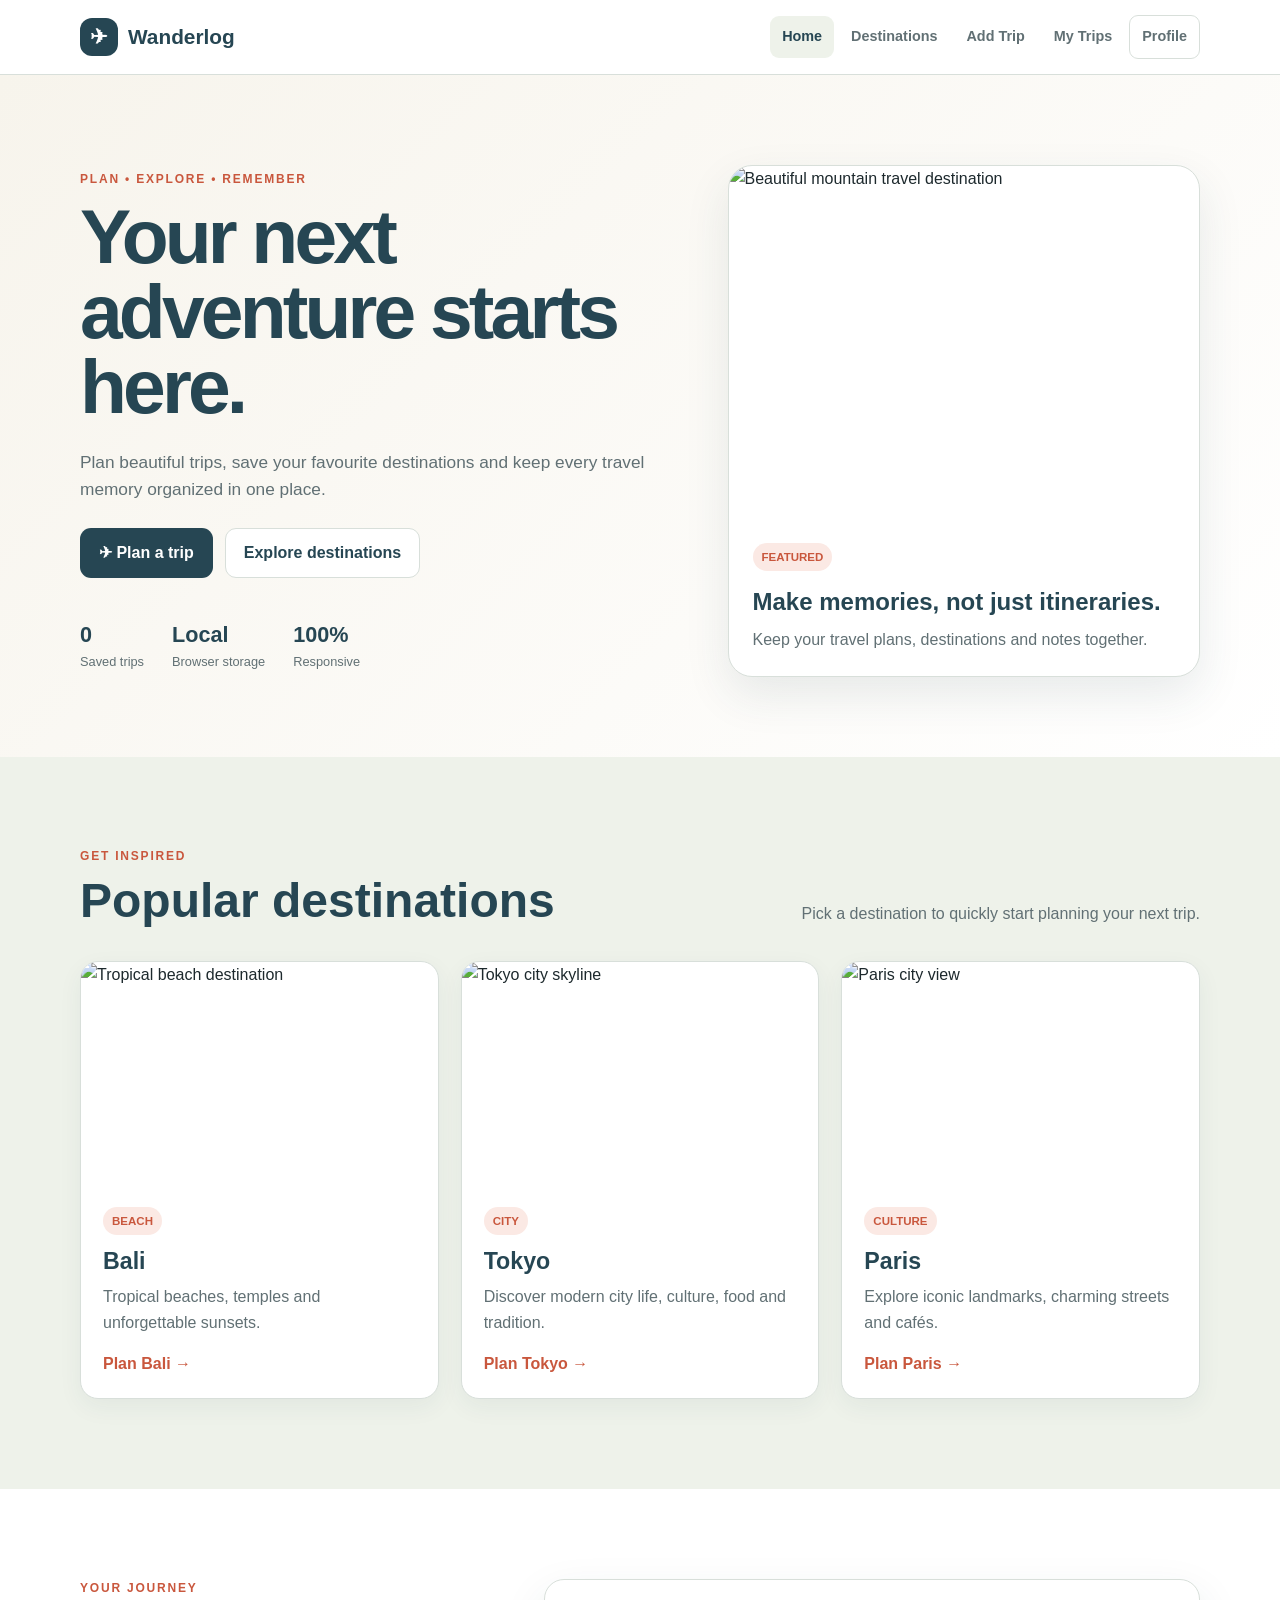
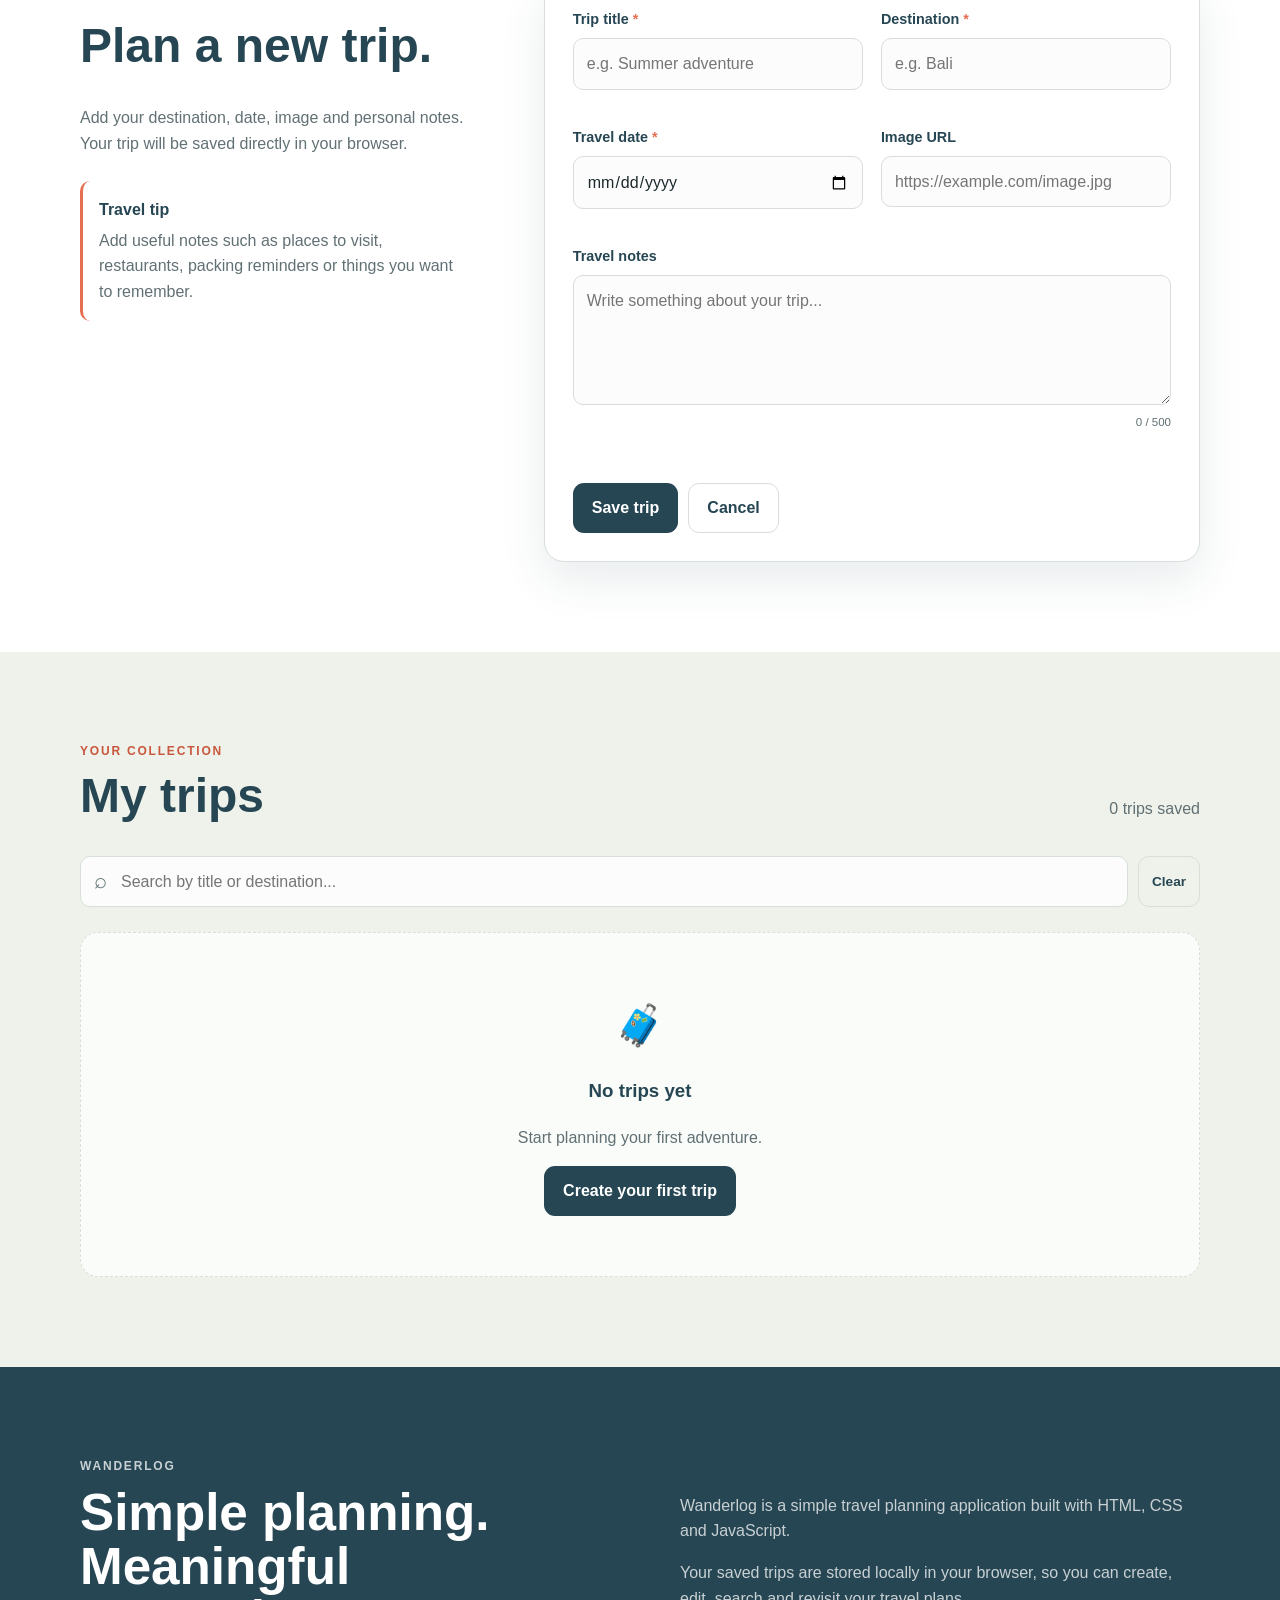
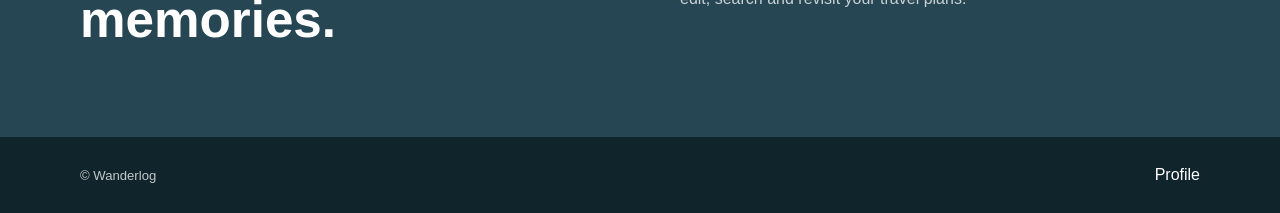
==== commit 83d61182: "index.html" ====
--- a/index.html
+++ b/index.html
@@ -2,6 +2,7 @@
 <html lang="en">
 
 <head>
+
     <meta charset="UTF-8">
 
     <meta
@@ -10,980 +11,934 @@
 
     <meta
         name="description"
-        content="Wanderlog - a simple and responsive travel planning journal for organizing trips, destinations and travel memories.">
-
-    <meta
-        name="theme-color"
-        content="#264653">
+        content="Wanderlog travel planner - plan, save and manage your trips.">
 
     <title>Wanderlog | Travel Planner</title>
 
     <link
         rel="stylesheet"
         href="style.css">
+
 </head>
 
 <body>
 
-    <!-- ================= ACCESSIBILITY ================= -->
-
-    <a
-        href="#main-content"
-        class="skip-link">
-        Skip to main content
-    </a>
-
-
-    <!-- ================= HEADER ================= -->
-
-    <header class="site-header">
-
-        <nav
-            class="navbar container"
-            aria-label="Main navigation">
-
-            <a
-                href="index.html"
-                class="brand"
-                aria-label="Wanderlog home">
+<a href="#main-content" class="skip-link">
+    Skip to main content
+</a>
+
+
+<!-- ================= HEADER ================= -->
+
+<header class="site-header">
+
+    <nav class="navbar container">
+
+        <a
+            href="index.html"
+            class="brand"
+            aria-label="Wanderlog home">
+
+            <span class="brand-icon">
+                ✈
+            </span>
+
+            <span>
+                Wanderlog
+            </span>
+
+        </a>
+
+
+        <button
+            id="menu-toggle"
+            class="menu-toggle"
+            type="button"
+            aria-label="Open navigation menu"
+            aria-expanded="false"
+            aria-controls="nav-links">
+
+            <span></span>
+            <span></span>
+            <span></span>
+
+        </button>
+
+
+        <ul
+            id="nav-links"
+            class="nav-links">
+
+            <li>
+                <a
+                    href="#home"
+                    class="nav-link active">
+                    Home
+                </a>
+            </li>
+
+            <li>
+                <a
+                    href="#destinations"
+                    class="nav-link">
+                    Destinations
+                </a>
+            </li>
+
+            <li>
+                <a
+                    href="#add-trip"
+                    class="nav-link">
+                    Add Trip
+                </a>
+            </li>
+
+            <li>
+                <a
+                    href="#my-trips"
+                    class="nav-link">
+                    My Trips
+                </a>
+            </li>
+
+            <li>
+                <a
+                    href="profile.html"
+                    class="profile-link">
+                    Profile
+                </a>
+            </li>
+
+        </ul>
+
+    </nav>
+
+</header>
+
+
+<!-- ================= MAIN ================= -->
+
+<main id="main-content">
+
+
+<!-- ================= HERO ================= -->
+
+<section
+    id="home"
+    class="hero">
+
+    <div class="container hero-grid">
+
+
+        <div>
+
+            <p class="eyebrow">
+                PLAN • EXPLORE • REMEMBER
+            </p>
+
+            <h1>
+                Your next
+                adventure
+                starts here.
+            </h1>
+
+            <p class="hero-description">
+
+                Plan beautiful trips, save your
+                favourite destinations and keep
+                every travel memory organized
+                in one place.
+
+            </p>
+
+
+            <div class="hero-buttons">
+
+                <a
+                    href="#add-trip"
+                    class="btn btn-primary">
+
+                    ✈ Plan a trip
+
+                </a>
+
+                <a
+                    href="#destinations"
+                    class="btn btn-secondary">
+
+                    Explore destinations
+
+                </a>
+
+            </div>
+
+
+            <div class="hero-stats">
+
+                <div>
+
+                    <strong id="hero-trip-count">
+                        0
+                    </strong>
+
+                    <span>
+                        Saved trips
+                    </span>
+
+                </div>
+
+
+                <div>
+
+                    <strong>
+                        Local
+                    </strong>
+
+                    <span>
+                        Browser storage
+                    </span>
+
+                </div>
+
+
+                <div>
+
+                    <strong>
+                        100%
+                    </strong>
+
+                    <span>
+                        Responsive
+                    </span>
+
+                </div>
+
+            </div>
+
+        </div>
+
+
+        <!-- HERO CARD -->
+
+        <article class="hero-card">
+
+            <div class="hero-image">
+
+                <img
+                    src="https://images.unsplash.com/photo-1500534623283-312aade485b7?auto=format&fit=crop&w=1000&q=80"
+                    alt="Beautiful mountain travel destination">
+
+            </div>
+
+
+            <div class="hero-card-content">
+
+                <span class="pill">
+                    FEATURED
+                </span>
+
+                <h2>
+                    Make memories,
+                    not just itineraries.
+                </h2>
+
+                <p>
+                    Keep your travel plans,
+                    destinations and notes
+                    together.
+                </p>
+
+            </div>
+
+        </article>
+
+    </div>
+
+</section>
+
+
+<!-- ================= DESTINATIONS ================= -->
+
+<section
+    id="destinations"
+    class="section section-soft">
+
+    <div class="container">
+
+
+        <div class="section-heading">
+
+            <div>
+
+                <p class="eyebrow">
+                    GET INSPIRED
+                </p>
+
+                <h2>
+                    Popular destinations
+                </h2>
+
+            </div>
+
+            <p>
+                Pick a destination to quickly
+                start planning your next trip.
+            </p>
+
+        </div>
+
+
+        <div class="destination-grid">
+
+
+            <!-- DESTINATION 1 -->
+
+            <article class="destination-card">
+
+                <div class="destination-image">
+
+                    <img
+                        src="https://images.unsplash.com/photo-1528181304800-259b08848526?auto=format&fit=crop&w=900&q=80"
+                        alt="Tropical beach destination">
+
+                </div>
+
+
+                <div class="card-content">
+
+                    <span class="card-tag">
+                        BEACH
+                    </span>
+
+                    <h3>
+                        Bali
+                    </h3>
+
+                    <p>
+                        Tropical beaches,
+                        temples and unforgettable
+                        sunsets.
+                    </p>
+
+                    <button
+                        type="button"
+                        class="text-btn destination-plan"
+                        data-destination="Bali">
+
+                        Plan Bali →
+                    </button>
+
+                </div>
+
+            </article>
+
+
+            <!-- DESTINATION 2 -->
+
+            <article class="destination-card">
+
+                <div class="destination-image">
+
+                    <img
+                        src="https://images.unsplash.com/photo-1540959733332-eab4deabeeaf?auto=format&fit=crop&w=900&q=80"
+                        alt="Tokyo city skyline">
+
+                </div>
+
+
+                <div class="card-content">
+
+                    <span class="card-tag">
+                        CITY
+                    </span>
+
+                    <h3>
+                        Tokyo
+                    </h3>
+
+                    <p>
+                        Discover modern city life,
+                        culture, food and tradition.
+                    </p>
+
+                    <button
+                        type="button"
+                        class="text-btn destination-plan"
+                        data-destination="Tokyo">
+
+                        Plan Tokyo →
+                    </button>
+
+                </div>
+
+            </article>
+
+
+            <!-- DESTINATION 3 -->
+
+            <article class="destination-card">
+
+                <div class="destination-image">
+
+                    <img
+                        src="https://images.unsplash.com/photo-1502602898657-3e91760cbb34?auto=format&fit=crop&w=900&q=80"
+                        alt="Paris city view">
+
+                </div>
+
+
+                <div class="card-content">
+
+                    <span class="card-tag">
+                        CULTURE
+                    </span>
+
+                    <h3>
+                        Paris
+                    </h3>
+
+                    <p>
+                        Explore iconic landmarks,
+                        charming streets and cafés.
+                    </p>
+
+                    <button
+                        type="button"
+                        class="text-btn destination-plan"
+                        data-destination="Paris">
+
+                        Plan Paris →
+                    </button>
+
+                </div>
+
+            </article>
+
+
+        </div>
+
+    </div>
+
+</section>
+
+
+<!-- ================= ADD TRIP ================= -->
+
+<section
+    id="add-trip"
+    class="section">
+
+    <div class="container form-layout">
+
+
+        <div class="form-intro">
+
+            <p class="eyebrow">
+                YOUR JOURNEY
+            </p>
+
+            <h2>
+                Plan a new trip.
+            </h2>
+
+            <p>
+                Add your destination, date,
+                image and personal notes.
+                Your trip will be saved directly
+                in your browser.
+            </p>
+
+
+            <div class="tip-box">
+
+                <strong>
+                    Travel tip
+                </strong>
+
+                <span>
+                    Add useful notes such as
+                    places to visit, restaurants,
+                    packing reminders or things
+                    you want to remember.
+                </span>
+
+            </div>
+
+        </div>
+
+
+        <!-- FORM -->
+
+        <form
+            id="trip-form"
+            class="trip-form"
+            novalidate>
+
+
+            <input
+                type="hidden"
+                id="edit-id"
+                value="">
+
+
+            <!-- TITLE + DESTINATION -->
+
+            <div class="form-row">
+
+
+                <div class="form-group">
+
+                    <label for="trip-title">
+                        Trip title
+                        <span>*</span>
+                    </label>
+
+                    <input
+                        type="text"
+                        id="trip-title"
+                        name="trip-title"
+                        placeholder="e.g. Summer adventure"
+                        maxlength="80"
+                        autocomplete="off">
+
+                    <span
+                        id="title-error"
+                        class="field-error">
+                    </span>
+
+                </div>
+
+
+                <div class="form-group">
+
+                    <label for="trip-destination">
+                        Destination
+                        <span>*</span>
+                    </label>
+
+                    <input
+                        type="text"
+                        id="trip-destination"
+                        name="trip-destination"
+                        placeholder="e.g. Bali"
+                        maxlength="80"
+                        autocomplete="off">
+
+                    <span
+                        id="destination-error"
+                        class="field-error">
+                    </span>
+
+                </div>
+
+            </div>
+
+
+            <!-- DATE + IMAGE -->
+
+            <div class="form-row">
+
+
+                <div class="form-group">
+
+                    <label for="trip-date">
+                        Travel date
+                        <span>*</span>
+                    </label>
+
+                    <input
+                        type="date"
+                        id="trip-date"
+                        name="trip-date">
+
+                    <span
+                        id="date-error"
+                        class="field-error">
+                    </span>
+
+                </div>
+
+
+                <div class="form-group">
+
+                    <label for="trip-image">
+                        Image URL
+                    </label>
+
+                    <input
+                        type="url"
+                        id="trip-image"
+                        name="trip-image"
+                        placeholder="https://example.com/image.jpg"
+                        autocomplete="url">
+
+                    <span
+                        id="image-error"
+                        class="field-error">
+                    </span>
+
+                </div>
+
+            </div>
+
+
+            <!-- NOTES -->
+
+            <div class="form-group">
+
+                <label for="trip-notes">
+                    Travel notes
+                </label>
+
+                <textarea
+                    id="trip-notes"
+                    name="trip-notes"
+                    maxlength="500"
+                    placeholder="Write something about your trip..."></textarea>
+
+                <div class="character-count">
+
+                    <span id="notes-count">
+                        0
+                    </span>
+                    / 500
+
+                </div>
+
+            </div>
+
+
+            <!-- MESSAGE -->
+
+            <div
+                id="form-message"
+                class="form-message"
+                role="alert"
+                aria-live="polite">
+            </div>
+
+
+            <!-- ACTIONS -->
+
+            <div class="form-actions">
+
+                <button
+                    type="submit"
+                    class="btn btn-primary">
+
+                    <span id="submit-text">
+                        Save trip
+                    </span>
+
+                </button>
+
+
+                <button
+                    type="button"
+                    id="cancel-btn"
+                    class="btn btn-ghost">
+
+                    Cancel
+
+                </button>
+
+            </div>
+
+
+        </form>
+
+    </div>
+
+</section>
+
+
+<!-- ================= MY TRIPS ================= -->
+
+<section
+    id="my-trips"
+    class="section section-soft">
+
+    <div class="container">
+
+
+        <div class="section-heading">
+
+            <div>
+
+                <p class="eyebrow">
+                    YOUR COLLECTION
+                </p>
+
+                <h2>
+                    My trips
+                </h2>
+
+            </div>
+
+            <p id="trip-summary">
+                0 trips saved
+            </p>
+
+        </div>
+
+
+        <!-- TOOLBAR -->
+
+        <div class="trip-toolbar">
+
+
+            <div class="search-box">
 
                 <span
-                    class="brand-icon"
+                    class="search-icon"
                     aria-hidden="true">
-                    ✈
+                    ⌕
                 </span>
 
-                <span>
-                    Wanderlog
-                </span>
-
-            </a>
+                <label
+                    for="trip-search"
+                    class="sr-only">
+                    Search trips
+                </label>
+
+                <input
+                    type="search"
+                    id="trip-search"
+                    placeholder="Search by title or destination..."
+                    autocomplete="off">
+
+            </div>
 
 
             <button
                 type="button"
-                id="menu-toggle"
-                class="menu-toggle"
-                aria-label="Open navigation menu"
-                aria-expanded="false"
-                aria-controls="nav-links">
-
-                <span aria-hidden="true">☰</span>
+                id="clear-search"
+                class="btn btn-small btn-ghost">
+
+                Clear
 
             </button>
 
+        </div>
+
+
+        <!-- TRIP LIST -->
+
+        <div
+            id="trip-list"
+            class="trip-grid">
+        </div>
+
+
+        <!-- EMPTY STATE -->
+
+        <div
+            id="empty-message"
+            class="empty-state">
 
             <div
-                id="nav-links"
-                class="nav-links">
-
-                <a
-                    href="#home">
-                    Home
-                </a>
-
-                <a
-                    href="#destinations">
-                    Destinations
-                </a>
-
-                <a
-                    href="#add-trip">
-                    Add Trip
-                </a>
-
-                <a
-                    href="#my-trips">
-                    My Trips
-                </a>
-
-                <a
-                    href="#about">
-                    About
-                </a>
-
-                <a
-                    href="profile.html">
-                    Profile
-                </a>
-
-            </div>
-
-        </nav>
-
-    </header>
-
-
-    <!-- ================= MAIN ================= -->
-
-    <main id="main-content">
-
-
-        <!-- ================= HERO ================= -->
-
-        <section
-            id="home"
-            class="hero">
-
-            <div class="container hero-grid">
-
-                <div class="hero-content">
-
-                    <p class="eyebrow">
-                        PLAN • EXPLORE • REMEMBER
-                    </p>
-
-                    <h1>
-                        Your next adventure
-                        <span>starts here.</span>
-                    </h1>
-
-                    <p class="hero-description">
-                        Plan your journeys, save your favourite
-                        destinations and keep all your travel
-                        memories in one simple place.
-                    </p>
-
-
-                    <div class="hero-actions">
-
-                        <a
-                            href="#add-trip"
-                            class="btn btn-primary">
-                            Plan a trip
-                        </a>
-
-                        <a
-                            href="#destinations"
-                            class="btn btn-ghost">
-                            Explore destinations
-                        </a>
-
-                    </div>
-
-
-                    <!-- HERO STATISTICS -->
-
-                    <div
-                        class="hero-stats"
-                        aria-label="Trip statistics">
-
-                        <div class="hero-stat">
-
-                            <strong id="hero-trip-count">
-                                0
-                            </strong>
-
-                            <span>
-                                Trips saved
-                            </span>
-
-                        </div>
-
-
-                        <div class="hero-stat">
-
-                            <strong>
-                                3
-                            </strong>
-
-                            <span>
-                                Featured places
-                            </span>
-
-                        </div>
-
-
-                        <div class="hero-stat">
-
-                            <strong>
-                                100%
-                            </strong>
-
-                            <span>
-                                Local storage
-                            </span>
-
-                        </div>
-
-                    </div>
-
-                </div>
-
-
-                <!-- HERO IMAGE -->
-
-                <div class="hero-card">
-
-                    <img
-                        src="https://images.unsplash.com/photo-1500534623283-312aade485b7?auto=format&fit=crop&w=1200&q=80"
-                        alt="Beautiful mountain landscape representing travel and adventure"
-                        loading="eager">
-
-                    <div class="hero-card-overlay">
-
-                        <span>
-                            Travel journal
-                        </span>
-
-                        <strong>
-                            Collect moments,
-                            not things.
-                        </strong>
-
-                    </div>
-
-                </div>
-
-            </div>
-
-        </section>
-
-
-        <!-- ================= DESTINATIONS ================= -->
-
-        <section
-            id="destinations"
-            class="section">
-
-            <div class="container">
-
-                <div class="section-heading">
-
-                    <div>
-
-                        <p class="eyebrow">
-                            GET INSPIRED
-                        </p>
-
-                        <h2>
-                            Popular destinations
-                        </h2>
-
-                    </div>
-
-                    <p>
-                        Choose a destination and start
-                        planning your next adventure.
-                    </p>
-
-                </div>
-
-
-                <div class="destination-grid">
-
-
-                    <!-- PARIS -->
-
-                    <article class="destination-card">
-
-                        <div class="destination-image">
-
-                            <img
-                                src="https://images.unsplash.com/photo-1502602898657-3e91760cbb34?auto=format&fit=crop&w=900&q=80"
-                                alt="Eiffel Tower in Paris"
-                                loading="lazy">
-
-                        </div>
-
-                        <div class="card-content">
-
-                            <span class="card-tag">
-                                Europe
-                            </span>
-
-                            <h3>
-                                Paris
-                            </h3>
-
-                            <p>
-                                Discover iconic landmarks,
-                                charming streets and unforgettable
-                                French experiences.
-                            </p>
-
-                            <button
-                                type="button"
-                                class="destination-plan"
-                                data-destination="Paris">
-
-                                Plan Paris →
-                                
-                            </button>
-
-                        </div>
-
-                    </article>
-
-
-                    <!-- TOKYO -->
-
-                    <article class="destination-card">
-
-                        <div class="destination-image">
-
-                            <img
-                                src="https://images.unsplash.com/photo-1540959733332-eab4deabeeaf?auto=format&fit=crop&w=900&q=80"
-                                alt="Tokyo city skyline"
-                                loading="lazy">
-
-                        </div>
-
-                        <div class="card-content">
-
-                            <span class="card-tag">
-                                Asia
-                            </span>
-
-                            <h3>
-                                Tokyo
-                            </h3>
-
-                            <p>
-                                Experience vibrant city life,
-                                traditional culture and amazing
-                                Japanese food.
-                            </p>
-
-                            <button
-                                type="button"
-                                class="destination-plan"
-                                data-destination="Tokyo">
-
-                                Plan Tokyo →
-
-                            </button>
-
-                        </div>
-
-                    </article>
-
-
-                    <!-- DUBAI -->
-
-                    <article class="destination-card">
-
-                        <div class="destination-image">
-
-                            <img
-                                src="https://images.unsplash.com/photo-1512453979798-5ea266f8880c?auto=format&fit=crop&w=900&q=80"
-                                alt="Dubai skyline with modern buildings"
-                                loading="lazy">
-
-                        </div>
-
-                        <div class="card-content">
-
-                            <span class="card-tag">
-                                Middle East
-                            </span>
-
-                            <h3>
-                                Dubai
-                            </h3>
-
-                            <p>
-                                Explore modern architecture,
-                                luxury experiences and desert
-                                adventures.
-                            </p>
-
-                            <button
-                                type="button"
-                                class="destination-plan"
-                                data-destination="Dubai">
-
-                                Plan Dubai →
-
-                            </button>
-
-                        </div>
-
-                    </article>
-
-                </div>
-
-            </div>
-
-        </section>
-
-
-        <!-- ================= ADD TRIP ================= -->
-
-        <section
-            id="add-trip"
-            class="section section-soft">
-
-            <div class="container">
-
-                <div class="section-heading">
-
-                    <div>
-
-                        <p class="eyebrow">
-                            BUILD YOUR JOURNEY
-                        </p>
-
-                        <h2>
-                            Add a new trip
-                        </h2>
-
-                    </div>
-
-                    <p>
-                        Save your travel plans locally
-                        and access them anytime.
-                    </p>
-
-                </div>
-
-
-                <div class="trip-form-layout">
-
-
-                    <!-- FORM INFORMATION -->
-
-                    <aside class="tip-box">
-
-                        <p class="eyebrow">
-                            TRAVEL TIP
-                        </p>
-
-                        <h3>
-                            Keep your memories organized.
-                        </h3>
-
-                        <p>
-                            Add a clear title, destination,
-                            travel date and notes. You can
-                            edit or delete the trip later.
-                        </p>
-
-                        <ul class="tip-list">
-
-                            <li>
-                                ✓ Add important travel details
-                            </li>
-
-                            <li>
-                                ✓ Search your saved trips
-                            </li>
-
-                            <li>
-                                ✓ View your trip in detail
-                            </li>
-
-                            <li>
-                                ✓ Data stays in your browser
-                            </li>
-
-                        </ul>
-
-                    </aside>
-
-
-                    <!-- TRIP FORM -->
-
-                    <div class="form-card">
-
-                        <form
-                            id="trip-form"
-                            novalidate>
-
-
-                            <!-- EDIT ID -->
-
-                            <input
-                                type="hidden"
-                                id="edit-id"
-                                value="">
-
-
-                            <!-- TITLE -->
-
-                            <div class="form-group">
-
-                                <label
-                                    for="trip-title">
-                                    Trip title
-                                </label>
-
-                                <input
-                                    type="text"
-                                    id="trip-title"
-                                    name="trip-title"
-                                    placeholder="Example: Summer Vacation"
-                                    maxlength="80"
-                                    autocomplete="off"
-                                    aria-describedby="title-error">
-
-                                <small
-                                    id="title-error"
-                                    class="field-error"
-                                    aria-live="polite">
-                                </small>
-
-                            </div>
-
-
-                            <!-- DESTINATION -->
-
-                            <div class="form-group">
-
-                                <label
-                                    for="trip-destination">
-                                    Destination
-                                </label>
-
-                                <input
-                                    type="text"
-                                    id="trip-destination"
-                                    name="trip-destination"
-                                    placeholder="Example: Paris, France"
-                                    maxlength="80"
-                                    autocomplete="off"
-                                    aria-describedby="destination-error">
-
-                                <small
-                                    id="destination-error"
-                                    class="field-error"
-                                    aria-live="polite">
-                                </small>
-
-                            </div>
-
-
-                            <!-- DATE -->
-
-                            <div class="form-group">
-
-                                <label
-                                    for="trip-date">
-                                    Travel date
-                                </label>
-
-                                <input
-                                    type="date"
-                                    id="trip-date"
-                                    name="trip-date"
-                                    aria-describedby="date-error">
-
-                                <small
-                                    id="date-error"
-                                    class="field-error"
-                                    aria-live="polite">
-                                </small>
-
-                            </div>
-
-
-                            <!-- IMAGE URL -->
-
-                            <div class="form-group">
-
-                                <label
-                                    for="trip-image">
-                                    Cover image URL
-                                    <span class="optional">
-                                        (optional)
-                                    </span>
-                                </label>
-
-                                <input
-                                    type="url"
-                                    id="trip-image"
-                                    name="trip-image"
-                                    placeholder="https://example.com/image.jpg"
-                                    autocomplete="url"
-                                    aria-describedby="image-error">
-
-                                <small
-                                    id="image-error"
-                                    class="field-error"
-                                    aria-live="polite">
-                                </small>
-
-                            </div>
-
-
-                            <!-- NOTES -->
-
-                            <div class="form-group">
-
-                                <div class="label-row">
-
-                                    <label
-                                        for="trip-notes">
-                                        Travel notes
-                                    </label>
-
-                                    <span
-                                        class="char-count">
-                                        <span id="notes-count">
-                                            0
-                                        </span>
-                                        / 500
-                                    </span>
-
-                                </div>
-
-                                <textarea
-                                    id="trip-notes"
-                                    name="trip-notes"
-                                    rows="5"
-                                    maxlength="500"
-                                    placeholder="Write a few memories, plans or places you want to visit..."></textarea>
-
-                            </div>
-
-
-                            <!-- FORM MESSAGE -->
-
-                            <div
-                                id="form-message"
-                                class="form-message"
-                                role="status"
-                                aria-live="polite">
-                            </div>
-
-
-                            <!-- FORM ACTIONS -->
-
-                            <div class="form-actions">
-
-                                <button
-                                    type="submit"
-                                    class="btn btn-primary">
-
-                                    <span id="submit-text">
-                                        Save trip
-                                    </span>
-
-                                </button>
-
-                                <button
-                                    type="button"
-                                    id="cancel-btn"
-                                    class="btn btn-secondary">
-
-                                    Clear
-
-                                </button>
-
-                            </div>
-
-                        </form>
-
-                    </div>
-
-                </div>
-
-            </div>
-
-        </section>
-
-
-        <!-- ================= MY TRIPS ================= -->
-
-        <section
-            id="my-trips"
-            class="section">
-
-            <div class="container">
-
-
-                <div class="section-heading">
-
-                    <div>
-
-                        <p class="eyebrow">
-                            YOUR JOURNAL
-                        </p>
-
-                        <h2>
-                            My trips
-                        </h2>
-
-                    </div>
-
-                    <p
-                        id="trip-summary"
-                        aria-live="polite">
-                        0 trips saved
-                    </p>
-
-                </div>
-
-
-                <!-- SEARCH TOOLBAR -->
-
-                <div class="trip-toolbar">
-
-                    <div class="search-box">
-
-                        <label
-                            for="trip-search"
-                            class="sr-only">
-                            Search saved trips
-                        </label>
-
-                        <input
-                            type="search"
-                            id="trip-search"
-                            placeholder="Search trips or destinations..."
-                            autocomplete="off">
-
-                    </div>
-
-
-                    <button
-                        type="button"
-                        id="clear-search"
-                        class="btn btn-secondary">
-
-                        Clear search
-
-                    </button>
-
-                </div>
-
-
-                <!-- EMPTY STATE -->
-
-                <div
-                    id="empty-message"
-                    class="empty-state">
-
-                    <div
-                        class="empty-icon"
-                        aria-hidden="true">
-                        ✈
-                    </div>
-
-                    <h3>
-                        No trips added yet
-                    </h3>
-
-                    <p>
-                        Your travel journal is waiting.
-                        Add your first trip to get started.
-                    </p>
-
-                    <a
-                        href="#add-trip"
-                        class="btn btn-primary">
-
-                        Add your first trip
-
-                    </a>
-
-                </div>
-
-
-                <!-- NO SEARCH RESULTS -->
-
-                <div
-                    id="no-results"
-                    class="empty-state hidden">
-
-                    <div
-                        class="empty-icon"
-                        aria-hidden="true">
-                        🔎
-                    </div>
-
-                    <h3>
-                        No matching trips
-                    </h3>
-
-                    <p>
-                        Try another destination or trip title.
-                    </p>
-
-                </div>
-
-
-                <!-- TRIP LIST -->
-
-                <div
-                    id="trip-list"
-                    class="trip-grid"
-                    aria-live="polite">
-                </div>
-
-            </div>
-
-        </section>
-
-
-        <!-- ================= ABOUT ================= -->
-
-        <section
-            id="about"
-            class="about-section">
-
-            <div class="container">
-
-                <div class="about-grid">
-
-                    <div>
-
-                        <p class="eyebrow">
-                            ABOUT WANDERLOG
-                        </p>
-
-                        <h2>
-                            Your personal travel journal.
-                        </h2>
-
-                    </div>
-
-
-                    <div>
-
-                        <p>
-                            Wanderlog helps you organize your
-                            travel plans in one simple place.
-                            Create trips, save destinations,
-                            search your plans and revisit your
-                            memories whenever you want.
-                        </p>
-
-                        <p>
-                            Your trip information is stored
-                            locally in your browser, making
-                            Wanderlog simple, lightweight and
-                            easy to use.
-                        </p>
-
-                        <a
-                            href="profile.html"
-                            class="btn btn-light">
-
-                            View travel profile
-
-                        </a>
-
-                    </div>
-
-                </div>
-
-            </div>
-
-        </section>
-
-    </main>
-
-
-    <!-- ================= FOOTER ================= -->
-
-    <footer class="site-footer">
-
-        <div class="container footer-inner">
+                class="empty-icon"
+                aria-hidden="true">
+                🧳
+            </div>
+
+            <h3>
+                No trips yet
+            </h3>
 
             <p>
-                ©
-                <span id="year"></span>
-                Wanderlog
-            </p>
-
-            <div class="footer-links">
-
-                <a href="#home">
-                    Back to top ↑
-                </a>
-
-                <a href="profile.html">
-                    Profile
-                </a>
-
-            </div>
-
-        </div>
-
-    </footer>
-
-
-    <!-- ================= TOAST ================= -->
+                Start planning your first
+                adventure.
+            </p>
+
+            <a
+                href="#add-trip"
+                class="btn btn-primary">
+
+                Create your first trip
+
+            </a>
+
+        </div>
+
+
+        <!-- NO SEARCH RESULTS -->
+
+        <div
+            id="no-results"
+            class="empty-state hidden">
+
+            <div
+                class="empty-icon"
+                aria-hidden="true">
+                🔎
+            </div>
+
+            <h3>
+                No trips found
+            </h3>
+
+            <p>
+                Try a different title or
+                destination.
+            </p>
+
+        </div>
+
+    </div>
+
+</section>
+
+
+<!-- ================= ABOUT ================= -->
+
+<section class="section section-dark">
+
+    <div class="container about-grid">
+
+
+        <div>
+
+            <p class="eyebrow">
+                WANDERLOG
+            </p>
+
+            <h2>
+                Simple planning.
+                Meaningful memories.
+            </h2>
+
+        </div>
+
+
+        <div>
+
+            <p>
+                Wanderlog is a simple travel
+                planning application built with
+                HTML, CSS and JavaScript.
+            </p>
+
+            <p>
+                Your saved trips are stored
+                locally in your browser, so you
+                can create, edit, search and
+                revisit your travel plans.
+            </p>
+
+        </div>
+
+    </div>
+
+</section>
+
+
+</main>
+
+
+<!-- ================= MODAL ================= -->
+
+<div
+    id="trip-modal"
+    class="modal hidden"
+    role="dialog"
+    aria-modal="true"
+    aria-labelledby="modal-title">
+
 
     <div
-        id="toast"
-        class="toast"
-        role="status"
-        aria-live="polite"
-        aria-atomic="true">
+        class="modal-backdrop"
+        data-close-modal>
     </div>
 
 
-    <!-- ================= TRIP MODAL ================= -->
-
-    <div
-        id="trip-modal"
-        class="modal hidden"
-        role="dialog"
-        aria-modal="true"
-        aria-labelledby="modal-title">
-
-        <div
-            class="modal-backdrop"
-            data-close-modal>
-        </div>
-
-
-        <div class="modal-card">
-
-            <button
-                type="button"
-                class="modal-close"
-                data-close-modal
-                aria-label="Close trip details">
-
-                ×
-
-            </button>
-
-
-            <div class="modal-image-wrapper">
-
-                <img
-                    id="modal-image"
-                    src=""
-                    alt="Trip cover image">
-
-            </div>
-
-
-            <div class="modal-content">
-
-                <p
-                    id="modal-date"
-                    class="eyebrow">
-                </p>
-
-                <h2
-                    id="modal-title">
-                </h2>
-
-                <p
-                    id="modal-destination"
-                    class="modal-destination">
-                </p>
-
-                <p
-                    id="modal-notes"
-                    class="modal-notes">
-                </p>
-
-            </div>
+    <div class="modal-card">
+
+
+        <button
+            type="button"
+            class="modal-close"
+            data-close-modal
+            aria-label="Close trip details">
+
+            ×
+
+        </button>
+
+
+        <img
+            id="modal-image"
+            src=""
+            alt="">
+
+
+        <div class="modal-body">
+
+
+            <span
+                id="modal-date"
+                class="card-tag">
+            </span>
+
+
+            <h2 id="modal-title">
+            </h2>
+
+
+            <p
+                id="modal-destination"
+                class="modal-destination">
+            </p>
+
+
+            <p id="modal-notes">
+            </p>
+
 
         </div>
 
     </div>
 
-
-    <!-- ================= JAVASCRIPT ================= -->
-
-    <script src="script.js"></script>
+</div>
+
+
+<!-- ================= TOAST ================= -->
+
+<div
+    id="toast"
+    class="toast"
+    role="status"
+    aria-live="polite">
+</div>
+
+
+<!-- ================= FOOTER ================= -->
+
+<footer class="site-footer">
+
+    <div class="container footer-inner">
+
+        <p>
+
+            ©
+            <span id="year"></span>
+            Wanderlog
+
+        </p>
+
+
+        <a href="profile.html">
+
+            Profile
+
+        </a>
+
+    </div>
+
+</footer>
+
+
+<script src="script.js"></script>
 
 </body>
 
--- a/style.css
+++ b/style.css
@@ -1,5 +1,4 @@
 :root {
-
     --primary: #264653;
     --primary-dark: #17313b;
 
@@ -22,7 +21,6 @@
     --radius: 18px;
 
     --container: 1120px;
-
 }
 
 
@@ -31,16 +29,13 @@
 * {
     box-sizing: border-box;
 }
-
 
 html {
     scroll-behavior: smooth;
     scroll-padding-top: 90px;
 }
 
-
 body {
-
     margin: 0;
 
     font-family:
@@ -49,57 +44,36 @@
         sans-serif;
 
     color: var(--text);
-
     background: var(--white);
 
     line-height: 1.6;
-
-}
-
+}
 
 img {
-
     display: block;
-
     max-width: 100%;
-
-}
-
+}
 
 button,
 input,
 textarea {
-
     font: inherit;
-
-}
-
+}
 
 button,
 a {
-
-    -webkit-tap-highlight-color:
-        transparent;
-
-}
-
+    -webkit-tap-highlight-color: transparent;
+}
 
 button {
-
     cursor: pointer;
-
-}
-
+}
 
 a {
-
     color: inherit;
-
-}
-
+}
 
 .container {
-
     width:
         min(
             var(--container),
@@ -107,128 +81,83 @@
         );
 
     margin: auto;
-
-}
-
+}
 
 .hidden {
-
     display: none !important;
-
-}
-
+}
 
 .sr-only {
-
     position: absolute;
-
     width: 1px;
-
     height: 1px;
-
     padding: 0;
-
     margin: -1px;
-
     overflow: hidden;
-
     clip: rect(0, 0, 0, 0);
-
     white-space: nowrap;
-
     border: 0;
-
 }
 
 
 /* ================= ACCESSIBILITY ================= */
 
 .skip-link {
-
     position: fixed;
-
     top: -60px;
-
     left: 20px;
-
     z-index: 9999;
 
     padding: 10px 16px;
 
-    background:
-        var(--primary);
-
+    background: var(--primary);
     color: white;
 
     border-radius: 10px;
-
-}
-
+}
 
 .skip-link:focus {
-
     top: 15px;
-
-}
-
+}
 
 a:focus-visible,
 button:focus-visible,
 input:focus-visible,
 textarea:focus-visible {
-
-    outline: 3px solid
-        var(--accent);
-
+    outline: 3px solid var(--accent);
     outline-offset: 3px;
-
 }
 
 
 /* ================= HEADER ================= */
 
 .site-header {
-
     position: sticky;
-
     top: 0;
-
     z-index: 1000;
 
     background:
-        rgba(255,255,255,.95);
-
-    backdrop-filter:
-        blur(12px);
+        rgba(255, 255, 255, .95);
+
+    backdrop-filter: blur(12px);
 
     border-bottom:
         1px solid var(--border);
-
-}
-
+}
 
 .navbar {
-
     min-height: 74px;
 
     display: flex;
-
     align-items: center;
-
-    justify-content:
-        space-between;
+    justify-content: space-between;
 
     gap: 20px;
-
-}
-
+}
 
 .brand {
-
     display: flex;
-
     align-items: center;
-
     gap: 10px;
 
     text-decoration: none;
@@ -236,36 +165,24 @@
     color: var(--primary);
 
     font-size: 1.3rem;
-
     font-weight: 900;
-
-}
-
+}
 
 .brand-icon {
-
     width: 38px;
-
     height: 38px;
 
     display: grid;
-
     place-items: center;
 
     border-radius: 12px;
 
-    background:
-        var(--primary);
-
+    background: var(--primary);
     color: white;
-
-}
-
+}
 
 .nav-links {
-
     display: flex;
-
     align-items: center;
 
     gap: 5px;
@@ -273,15 +190,11 @@
     list-style: none;
 
     padding: 0;
-
     margin: 0;
-
-}
-
+}
 
 .nav-link,
 .profile-link {
-
     display: block;
 
     padding: 9px 12px;
@@ -293,78 +206,49 @@
     color: var(--muted);
 
     font-weight: 700;
-
     font-size: .9rem;
 
     transition: .2s ease;
-
-}
-
+}
 
 .nav-link:hover,
 .nav-link.active {
-
-    background:
-        var(--soft);
-
-    color:
-        var(--primary);
-
-}
-
+    background: var(--soft);
+    color: var(--primary);
+}
 
 .profile-link {
-
-    border:
-        1px solid var(--border);
-
-}
-
+    border: 1px solid var(--border);
+}
 
 .profile-link:hover {
-
-    background:
-        var(--soft);
-
-    color:
-        var(--primary);
-
-}
-
+    background: var(--soft);
+    color: var(--primary);
+}
 
 .menu-toggle {
-
     display: none;
 
     border: 0;
-
     background: transparent;
-
-}
-
+}
 
 .menu-toggle span {
-
     display: block;
 
     width: 25px;
-
     height: 2px;
 
     margin: 5px;
 
-    background:
-        var(--primary);
-
+    background: var(--primary);
 }
 
 
 /* ================= HERO ================= */
 
 .hero {
-
-    padding:
-        90px 0 80px;
+    padding: 90px 0 80px;
 
     background:
         linear-gradient(
@@ -372,12 +256,9 @@
             var(--cream),
             #ffffff
         );
-
-}
-
+}
 
 .hero-grid {
-
     display: grid;
 
     grid-template-columns:
@@ -386,34 +267,25 @@
     gap: 70px;
 
     align-items: center;
-
-}
-
+}
 
 .eyebrow {
-
     margin: 0 0 10px;
 
-    color:
-        var(--accent-dark);
+    color: var(--accent-dark);
 
     font-size: .75rem;
-
     font-weight: 900;
 
     letter-spacing: .15em;
-
-}
-
+}
 
 .hero h1 {
-
     margin: 0;
 
     max-width: 700px;
 
-    color:
-        var(--primary);
+    color: var(--primary);
 
     font-size:
         clamp(
@@ -424,345 +296,219 @@
 
     line-height: .98;
 
-    letter-spacing:
-        -.05em;
-
-}
-
+    letter-spacing: -.05em;
+}
 
 .hero-description {
-
     max-width: 650px;
 
     margin: 24px 0;
 
-    color:
-        var(--muted);
-
-    font-size:
-        1.08rem;
-
-}
-
+    color: var(--muted);
+
+    font-size: 1.08rem;
+}
 
 .hero-buttons {
-
     display: flex;
-
     flex-wrap: wrap;
 
     gap: 12px;
-
-}
-
+}
 
 .btn {
-
     display: inline-flex;
 
     align-items: center;
-
     justify-content: center;
 
     gap: 8px;
 
     min-height: 46px;
 
-    padding:
-        11px 18px;
+    padding: 11px 18px;
 
     border-radius: 11px;
 
-    border:
-        1px solid transparent;
+    border: 1px solid transparent;
 
     text-decoration: none;
 
     font-weight: 800;
 
-    transition:
-        .2s ease;
-
-}
-
+    transition: .2s ease;
+}
 
 .btn:hover {
-
-    transform:
-        translateY(-2px);
+    transform: translateY(-2px);
 
     box-shadow:
         0 9px 22px
-        rgba(38,70,83,.13);
-
-}
-
+        rgba(38, 70, 83, .13);
+}
 
 .btn-primary {
-
-    background:
-        var(--primary);
-
-    color:
-        white;
-
-}
-
+    background: var(--primary);
+    color: white;
+}
 
 .btn-primary:hover {
-
-    background:
-        var(--primary-dark);
-
-}
-
+    background: var(--primary-dark);
+}
 
 .btn-secondary {
-
-    background:
-        white;
+    background: white;
+
+    border: 1px solid var(--border);
+
+    color: var(--primary);
+}
+
+.btn-ghost {
+    background: transparent;
+
+    border: 1px solid var(--border);
+
+    color: var(--primary);
+}
+
+.btn-light {
+    background: white;
+    color: var(--primary);
+}
+
+.btn-small {
+    min-height: 38px;
+
+    padding: 8px 13px;
+
+    font-size: .85rem;
+}
+
+.hero-stats {
+    display: flex;
+
+    flex-wrap: wrap;
+
+    gap: 28px;
+
+    margin-top: 40px;
+}
+
+.hero-stats div {
+    display: grid;
+}
+
+.hero-stats strong {
+    color: var(--primary);
+
+    font-size: 1.35rem;
+}
+
+.hero-stats span {
+    color: var(--muted);
+
+    font-size: .8rem;
+}
+
+
+/* ================= HERO CARD ================= */
+
+.hero-card {
+    overflow: hidden;
+
+    background: white;
 
     border:
         1px solid var(--border);
 
-    color:
-        var(--primary);
-
-}
-
-
-.btn-ghost {
-
-    background:
-        transparent;
-
-    border:
-        1px solid var(--border);
-
-    color:
-        var(--primary);
-
-}
-
-
-.btn-light {
-
-    background:
-        white;
-
-    color:
-        var(--primary);
-
-}
-
-
-.btn-small {
-
-    min-height: 38px;
-
-    padding:
-        8px 13px;
-
-    font-size: .85rem;
-
-}
-
-
-.hero-stats {
-
-    display: flex;
-
-    flex-wrap: wrap;
-
-    gap: 28px;
-
-    margin-top: 40px;
-
-}
-
-
-.hero-stats div {
-
-    display: grid;
-
-}
-
-
-.hero-stats strong {
-
-    color:
-        var(--primary);
-
-    font-size:
-        1.35rem;
-
-}
-
-
-.hero-stats span {
-
-    color:
-        var(--muted);
-
-    font-size: .8rem;
-
-}
-
-
-/* ================= HERO CARD ================= */
-
-.hero-card {
+    border-radius: 24px;
+
+    box-shadow: var(--shadow);
+}
+
+.hero-image {
+    aspect-ratio: 4 / 3;
 
     overflow: hidden;
-
-    background:
-        white;
-
-    border:
-        1px solid var(--border);
-
-    border-radius:
-        24px;
-
-    box-shadow:
-        var(--shadow);
-
-}
-
-
-.hero-image {
-
-    aspect-ratio:
-        4 / 3;
-
-    overflow:
-        hidden;
-
-}
-
+}
 
 .hero-image img {
-
     width: 100%;
-
     height: 100%;
 
     object-fit: cover;
 
     transition:
         transform .5s ease;
-
-}
-
-
-.hero-card:hover
-.hero-image img {
-
-    transform:
-        scale(1.05);
-
-}
-
+}
+
+.hero-card:hover .hero-image img {
+    transform: scale(1.05);
+}
 
 .hero-card-content {
-
-    padding:
-        24px;
-
-}
-
+    padding: 24px;
+}
 
 .pill,
 .card-tag {
-
     display: inline-flex;
 
     width: fit-content;
 
-    padding:
-        5px 9px;
-
-    border-radius:
-        999px;
-
-    background:
-        #fbe9e4;
-
-    color:
-        var(--accent-dark);
-
-    font-size:
-        .72rem;
-
-    font-weight:
-        900;
-
-}
-
+    padding: 5px 9px;
+
+    border-radius: 999px;
+
+    background: #fbe9e4;
+
+    color: var(--accent-dark);
+
+    font-size: .72rem;
+
+    font-weight: 900;
+}
 
 .hero-card h2 {
-
-    margin:
-        12px 0 5px;
-
-    color:
-        var(--primary);
-
-}
-
+    margin: 12px 0 5px;
+
+    color: var(--primary);
+}
 
 .hero-card p {
-
     margin: 0;
 
-    color:
-        var(--muted);
-
+    color: var(--muted);
 }
 
 
 /* ================= SECTION ================= */
 
 .section {
-
-    padding:
-        90px 0;
-
-}
-
+    padding: 90px 0;
+}
 
 .section-soft {
-
-    background:
-        var(--soft);
-
-}
-
+    background: var(--soft);
+}
 
 .section-heading {
-
     display: flex;
 
-    justify-content:
-        space-between;
-
-    align-items:
-        flex-end;
+    justify-content: space-between;
+
+    align-items: flex-end;
 
     gap: 25px;
 
-    margin-bottom:
-        34px;
-
-}
-
+    margin-bottom: 34px;
+}
 
 .section-heading h2 {
-
     margin: 0;
 
-    color:
-        var(--primary);
+    color: var(--primary);
 
     font-size:
         clamp(
@@ -771,173 +517,111 @@
             3rem
         );
 
-    line-height:
-        1.05;
-
-}
-
+    line-height: 1.05;
+}
 
 .section-heading > p {
-
-    max-width:
-        420px;
+    max-width: 420px;
 
     margin: 0;
 
-    color:
-        var(--muted);
-
-    text-align:
-        right;
-
+    color: var(--muted);
+
+    text-align: right;
 }
 
 
 /* ================= DESTINATIONS ================= */
 
 .destination-grid {
-
     display: grid;
 
     grid-template-columns:
         repeat(3, 1fr);
 
     gap: 22px;
-
-}
-
+}
 
 .destination-card {
-
     overflow: hidden;
 
-    background:
-        white;
+    background: white;
 
     border:
         1px solid var(--border);
 
-    border-radius:
-        var(--radius);
+    border-radius: var(--radius);
 
     box-shadow:
         0 8px 25px
-        rgba(38,70,83,.06);
-
-    transition:
-        .25s ease;
-
-}
-
+        rgba(38, 70, 83, .06);
+
+    transition: .25s ease;
+}
 
 .destination-card:hover {
-
-    transform:
-        translateY(-7px);
-
-    box-shadow:
-        var(--shadow);
-
-}
-
+    transform: translateY(-7px);
+
+    box-shadow: var(--shadow);
+}
 
 .destination-image {
-
-    aspect-ratio:
-        16 / 10;
-
-    overflow:
-        hidden;
-
-}
-
+    aspect-ratio: 16 / 10;
+
+    overflow: hidden;
+}
 
 .destination-image img {
-
     width: 100%;
-
     height: 100%;
 
     object-fit: cover;
 
     transition:
         transform .4s ease;
-
-}
-
-
-.destination-card:hover
-.destination-image img {
-
-    transform:
-        scale(1.05);
-
-}
-
+}
+
+.destination-card:hover .destination-image img {
+    transform: scale(1.05);
+}
 
 .card-content {
-
-    padding:
-        22px;
-
-}
-
+    padding: 22px;
+}
 
 .card-content h3 {
-
-    margin:
-        8px 0 4px;
-
-    color:
-        var(--primary);
-
-    font-size:
-        1.45rem;
-
-}
-
+    margin: 8px 0 4px;
+
+    color: var(--primary);
+
+    font-size: 1.45rem;
+}
 
 .card-content p {
-
-    margin:
-        0 0 15px;
-
-    color:
-        var(--muted);
-
-}
-
+    margin: 0 0 15px;
+
+    color: var(--muted);
+}
 
 .text-btn {
-
     border: 0;
-
     padding: 0;
 
-    background:
-        transparent;
-
-    color:
-        var(--accent-dark);
-
-    font-weight:
-        900;
-
-}
-
+    background: transparent;
+
+    color: var(--accent-dark);
+
+    font-weight: 900;
+}
 
 .text-btn:hover {
-
-    text-decoration:
-        underline;
-
+    text-decoration: underline;
 }
 
 
 /* ================= FORM ================= */
 
 .form-layout {
-
     display: grid;
 
     grid-template-columns:
@@ -945,18 +629,13 @@
 
     gap: 70px;
 
-    align-items:
-        start;
-
-}
-
+    align-items: start;
+}
 
 .form-intro h2 {
-
     margin: 0;
 
-    color:
-        var(--primary);
+    color: var(--primary);
 
     font-size:
         clamp(
@@ -964,596 +643,373 @@
             4vw,
             3rem
         );
-
-}
-
+}
 
 .form-intro > p:not(.eyebrow) {
-
-    color:
-        var(--muted);
-
-    max-width:
-        430px;
-
-    margin-top:
-        20px;
-
-}
-
+    color: var(--muted);
+
+    max-width: 430px;
+
+    margin-top: 20px;
+}
 
 .tip-box {
-
     display: grid;
 
     gap: 5px;
 
-    margin-top:
-        25px;
-
-    padding:
-        16px;
+    margin-top: 25px;
+
+    padding: 16px;
 
     border-left:
         3px solid var(--accent);
 
-    background:
-        white;
-
-    border-radius:
-        10px;
-
-    color:
-        var(--muted);
-
-}
-
+    background: white;
+
+    border-radius: 10px;
+
+    color: var(--muted);
+}
 
 .tip-box strong {
-
-    color:
-        var(--primary);
-
-}
-
+    color: var(--primary);
+}
 
 .trip-form {
-
-    padding:
-        28px;
-
-    background:
-        white;
+    padding: 28px;
+
+    background: white;
 
     border:
         1px solid var(--border);
 
-    border-radius:
-        20px;
-
-    box-shadow:
-        var(--shadow);
-
-}
-
+    border-radius: 20px;
+
+    box-shadow: var(--shadow);
+}
 
 .form-row {
-
     display: grid;
 
     grid-template-columns:
         1fr 1fr;
 
-    gap:
-        18px;
-
-}
-
+    gap: 18px;
+}
 
 .form-group {
-
-    margin-bottom:
-        18px;
-
-}
-
+    margin-bottom: 18px;
+}
 
 .form-group label {
-
     display: block;
 
-    margin-bottom:
-        7px;
-
-    color:
-        var(--primary);
-
-    font-weight:
-        800;
-
-    font-size:
-        .9rem;
-
-}
-
+    margin-bottom: 7px;
+
+    color: var(--primary);
+
+    font-weight: 800;
+
+    font-size: .9rem;
+}
 
 .form-group label span {
-
-    color:
-        var(--accent);
-
-}
-
+    color: var(--accent);
+}
 
 input,
 textarea {
-
     width: 100%;
 
-    padding:
-        12px 13px;
+    padding: 12px 13px;
 
     border:
         1px solid var(--border);
 
-    border-radius:
-        10px;
-
-    background:
-        #fbfcfb;
-
-    color:
-        var(--text);
-
-}
-
+    border-radius: 10px;
+
+    background: #fbfcfb;
+
+    color: var(--text);
+}
 
 textarea {
-
-    min-height:
-        130px;
-
-    resize:
-        vertical;
-
-}
-
+    min-height: 130px;
+
+    resize: vertical;
+}
 
 input:focus,
 textarea:focus {
-
-    border-color:
-        var(--primary);
-
-    background:
-        white;
-
-}
-
+    border-color: var(--primary);
+
+    background: white;
+}
 
 input.invalid {
-
-    border-color:
-        #c53f35;
-
-}
-
+    border-color: #c53f35;
+}
 
 .field-error {
-
     display: block;
 
-    min-height:
-        18px;
-
-    color:
-        #a52e27;
-
-    font-size:
-        .76rem;
-
-}
-
+    min-height: 18px;
+
+    color: #a52e27;
+
+    font-size: .76rem;
+}
 
 .character-count {
-
-    text-align:
-        right;
-
-    color:
-        var(--muted);
-
-    font-size:
-        .72rem;
-
-}
-
+    text-align: right;
+
+    color: var(--muted);
+
+    font-size: .72rem;
+}
 
 .form-message {
-
-    min-height:
-        22px;
-
-    margin:
-        4px 0 12px;
-
-    font-weight:
-        700;
-
-}
-
+    min-height: 22px;
+
+    margin: 4px 0 12px;
+
+    font-weight: 700;
+}
 
 .form-message.error {
-
-    color:
-        #a52e27;
-
-}
-
+    color: #a52e27;
+}
 
 .form-message.success {
-
-    color:
-        #23613b;
-
-}
-
+    color: #23613b;
+}
 
 .form-actions {
-
     display: flex;
 
     gap: 10px;
-
 }
 
 
 /* ================= MY TRIPS ================= */
 
 .trip-toolbar {
-
     display: flex;
 
     gap: 10px;
 
-    margin-bottom:
-        25px;
-
-}
-
+    margin-bottom: 25px;
+}
 
 .search-box {
-
     position: relative;
 
     flex: 1;
-
-}
-
+}
 
 .search-icon {
-
     position: absolute;
 
     left: 14px;
-
     top: 8px;
 
-    color:
-        var(--muted);
-
-    font-size:
-        1.35rem;
-
-}
-
+    color: var(--muted);
+
+    font-size: 1.35rem;
+}
 
 .search-box input {
-
-    padding-left:
-        40px;
-
-}
-
+    padding-left: 40px;
+}
 
 .trip-grid {
-
     display: grid;
 
     grid-template-columns:
         repeat(3, 1fr);
 
     gap: 22px;
-
-}
-
+}
 
 .trip-card {
-
     overflow: hidden;
 
     display: flex;
-
     flex-direction: column;
 
-    background:
-        white;
+    background: white;
 
     border:
         1px solid var(--border);
 
-    border-radius:
-        var(--radius);
+    border-radius: var(--radius);
 
     box-shadow:
         0 8px 25px
-        rgba(38,70,83,.06);
-
-    transition:
-        .2s ease;
-
-}
-
+        rgba(38, 70, 83, .06);
+
+    transition: .2s ease;
+}
 
 .trip-card:hover {
-
-    transform:
-        translateY(-5px);
-
-    box-shadow:
-        var(--shadow);
-
-}
-
+    transform: translateY(-5px);
+
+    box-shadow: var(--shadow);
+}
 
 .trip-card-image {
-
-    position:
-        relative;
-
-    aspect-ratio:
-        16 / 10;
-
-    overflow:
-        hidden;
+    position: relative;
+
+    aspect-ratio: 16 / 10;
+
+    overflow: hidden;
+
+    background: #e6ebe7;
+}
+
+.trip-card-image img {
+    width: 100%;
+    height: 100%;
+
+    object-fit: cover;
+}
+
+.trip-date-badge {
+    position: absolute;
+
+    top: 12px;
+    left: 12px;
+
+    padding: 6px 9px;
+
+    border-radius: 8px;
 
     background:
-        #e6ebe7;
-
-}
-
-
-.trip-card-image img {
-
-    width: 100%;
-
-    height: 100%;
-
-    object-fit: cover;
-
-}
-
-
-.trip-date-badge {
-
-    position:
-        absolute;
-
-    top: 12px;
-
-    left: 12px;
-
-    padding:
-        6px 9px;
-
-    border-radius:
-        8px;
-
-    background:
-        rgba(255,255,255,.93);
-
-    color:
-        var(--primary);
-
-    font-size:
-        .74rem;
-
-    font-weight:
-        900;
-
-}
-
+        rgba(255, 255, 255, .93);
+
+    color: var(--primary);
+
+    font-size: .74rem;
+
+    font-weight: 900;
+}
 
 .trip-card-body {
-
-    padding:
-        20px;
+    padding: 20px;
 
     flex: 1;
 
-    display:
-        flex;
-
-    flex-direction:
-        column;
-
-}
-
+    display: flex;
+    flex-direction: column;
+}
 
 .trip-card-body h3 {
-
-    margin:
-        7px 0 3px;
-
-    color:
-        var(--primary);
-
-}
-
+    margin: 7px 0 3px;
+
+    color: var(--primary);
+}
 
 .destination {
-
-    margin:
-        0 0 10px;
-
-    color:
-        var(--muted);
-
-    font-weight:
-        700;
-
-}
-
+    margin: 0 0 10px;
+
+    color: var(--muted);
+
+    font-weight: 700;
+}
 
 .trip-notes {
-
-    color:
-        var(--muted);
-
-    font-size:
-        .9rem;
-
-    margin:
-        0 0 15px;
-
-}
-
+    color: var(--muted);
+
+    font-size: .9rem;
+
+    margin: 0 0 15px;
+}
 
 .trip-actions {
-
-    display:
-        flex;
-
-    gap:
-        8px;
-
-    margin-top:
-        auto;
-
-}
-
+    display: flex;
+
+    gap: 8px;
+
+    margin-top: auto;
+}
 
 .trip-actions button {
-
     flex: 1;
 
-    padding:
-        9px 8px;
+    padding: 9px 8px;
 
     border:
         1px solid var(--border);
 
-    border-radius:
-        8px;
-
-    background:
-        white;
-
-    color:
-        var(--primary);
-
-    font-weight:
-        800;
-
-}
-
+    border-radius: 8px;
+
+    background: white;
+
+    color: var(--primary);
+
+    font-weight: 800;
+}
 
 .trip-actions button:hover {
-
-    background:
-        var(--soft);
-
-}
-
+    background: var(--soft);
+}
 
 .trip-actions .danger:hover {
-
-    background:
-        #fff0ee;
-
-    color:
-        #a52e27;
-
+    background: #fff0ee;
+
+    color: #a52e27;
 }
 
 
 /* ================= EMPTY ================= */
 
 .empty-state {
-
-    padding:
-        60px 20px;
-
-    text-align:
-        center;
+    padding: 60px 20px;
+
+    text-align: center;
 
     border:
         1px dashed var(--border);
 
-    border-radius:
-        18px;
-
-    background:
-        #fafcf9;
-
-}
-
+    border-radius: 18px;
+
+    background: #fafcf9;
+}
 
 .empty-icon {
-
-    font-size:
-        2.5rem;
-
-}
-
+    font-size: 2.5rem;
+}
 
 .empty-state h3 {
-
-    color:
-        var(--primary);
-
-}
-
+    color: var(--primary);
+}
 
 .empty-state p {
-
-    color:
-        var(--muted);
-
+    color: var(--muted);
 }
 
 
 /* ================= ABOUT ================= */
 
 .section-dark {
-
-    background:
-        var(--primary);
-
-    color:
-        white;
-
-}
-
+    background: var(--primary);
+
+    color: white;
+}
 
 .about-grid {
-
     display: grid;
 
     grid-template-columns:
         1fr 1fr;
 
-    gap:
-        80px;
-
-    align-items:
-        center;
-
-}
-
+    gap: 80px;
+
+    align-items: center;
+}
 
 .section-dark h2 {
-
     margin: 0;
 
     font-size:
@@ -1563,275 +1019,170 @@
             3.2rem
         );
 
-    line-height:
-        1.05;
-
-}
-
+    line-height: 1.05;
+}
 
 .section-dark p {
-
     color:
-        rgba(255,255,255,.75);
-
+        rgba(255, 255, 255, .75);
 }
 
 
 /* ================= FOOTER ================= */
 
 .site-footer {
-
-    padding:
-        25px 0;
+    padding: 25px 0;
+
+    background: #10242b;
+
+    color:
+        rgba(255, 255, 255, .75);
+}
+
+.footer-inner {
+    display: flex;
+
+    align-items: center;
+
+    justify-content: space-between;
+
+    gap: 20px;
+}
+
+.footer-inner p {
+    margin: 0;
+
+    font-size: .82rem;
+}
+
+.footer-inner a {
+    color: white;
+
+    text-decoration: none;
+}
+
+
+/* ================= TOAST ================= */
+
+.toast {
+    position: fixed;
+
+    right: 20px;
+    bottom: 20px;
+
+    z-index: 3000;
+
+    max-width: 360px;
+
+    padding: 13px 17px;
+
+    border-radius: 10px;
+
+    background: var(--primary);
+
+    color: white;
+
+    box-shadow: var(--shadow);
+
+    transform: translateY(30px);
+
+    opacity: 0;
+
+    pointer-events: none;
+
+    transition: .25s ease;
+}
+
+.toast.show {
+    transform: translateY(0);
+
+    opacity: 1;
+}
+
+
+/* ================= MODAL ================= */
+
+.modal {
+    position: fixed;
+
+    inset: 0;
+
+    z-index: 2000;
+
+    display: grid;
+
+    place-items: center;
+
+    padding: 20px;
+}
+
+.modal-backdrop {
+    position: absolute;
+
+    inset: 0;
 
     background:
-        #10242b;
-
-    color:
-        rgba(255,255,255,.75);
-
-}
-
-
-.footer-inner {
-
-    display:
-        flex;
-
-    align-items:
-        center;
-
-    justify-content:
-        space-between;
-
-    gap:
-        20px;
-
-}
-
-
-.footer-inner p {
-
-    margin: 0;
-
-    font-size:
-        .82rem;
-
-}
-
-
-.footer-inner a {
-
-    color:
-        white;
-
-    text-decoration:
-        none;
-
-}
-
-
-/* ================= TOAST ================= */
-
-.toast {
-
-    position:
-        fixed;
-
-    right:
-        20px;
-
-    bottom:
-        20px;
-
-    z-index:
-        3000;
-
-    max-width:
-        360px;
-
-    padding:
-        13px 17px;
-
-    border-radius:
-        10px;
-
-    background:
-        var(--primary);
-
-    color:
-        white;
-
-    box-shadow:
-        var(--shadow);
-
-    transform:
-        translateY(30px);
-
-    opacity:
-        0;
-
-    pointer-events:
-        none;
-
-    transition:
-        .25s ease;
-
-}
-
-
-.toast.show {
-
-    transform:
-        translateY(0);
-
-    opacity:
-        1;
-
-}
-
-
-/* ================= MODAL ================= */
-
-.modal {
-
-    position:
-        fixed;
-
-    inset:
-        0;
-
-    z-index:
-        2000;
-
-    display:
-        grid;
-
-    place-items:
-        center;
-
-    padding:
-        20px;
-
-}
-
-
-.modal-backdrop {
-
-    position:
-        absolute;
-
-    inset:
-        0;
-
-    background:
-        rgba(15,31,36,.72);
-
-}
-
+        rgba(15, 31, 36, .72);
+}
 
 .modal-card {
-
-    position:
-        relative;
-
-    z-index:
-        1;
-
-    width:
-        min(700px, 100%);
-
-    max-height:
-        90vh;
-
-    overflow:
-        auto;
-
-    background:
-        white;
-
-    border-radius:
-        20px;
-
-}
-
+    position: relative;
+
+    z-index: 1;
+
+    width: min(700px, 100%);
+
+    max-height: 90vh;
+
+    overflow: auto;
+
+    background: white;
+
+    border-radius: 20px;
+}
 
 .modal-card > img {
-
-    width:
-        100%;
-
-    aspect-ratio:
-        16 / 8;
-
-    object-fit:
-        cover;
-
-}
-
+    width: 100%;
+
+    aspect-ratio: 16 / 8;
+
+    object-fit: cover;
+}
 
 .modal-body {
-
-    padding:
-        26px;
-
-}
-
+    padding: 26px;
+}
 
 .modal-body h2 {
-
-    color:
-        var(--primary);
-
-}
-
+    color: var(--primary);
+}
 
 .modal-destination {
-
-    color:
-        var(--muted);
-
-    font-weight:
-        800;
-
-}
-
+    color: var(--muted);
+
+    font-weight: 800;
+}
 
 .modal-close {
-
-    position:
-        absolute;
-
-    right:
-        12px;
-
-    top:
-        12px;
-
-    z-index:
-        2;
-
-    width:
-        38px;
-
-    height:
-        38px;
-
-    border:
-        0;
-
-    border-radius:
-        50%;
-
-    background:
-        white;
-
-    color:
-        var(--primary);
-
-    font-size:
-        1.6rem;
-
+    position: absolute;
+
+    right: 12px;
+    top: 12px;
+
+    z-index: 2;
+
+    width: 38px;
+    height: 38px;
+
+    border: 0;
+
+    border-radius: 50%;
+
+    background: white;
+
+    color: var(--primary);
+
+    font-size: 1.6rem;
 }
 
 
@@ -1842,202 +1193,120 @@
     .hero-grid,
     .form-layout,
     .about-grid {
-
-        grid-template-columns:
-            1fr;
-
-    }
-
+        grid-template-columns: 1fr;
+    }
 
     .destination-grid,
     .trip-grid {
-
         grid-template-columns:
             repeat(2, 1fr);
-
-    }
-
+    }
 
     .stats-grid {
-
         grid-template-columns:
             repeat(2, 1fr);
-
-    }
-
+    }
 }
 
 
 @media (max-width: 720px) {
 
     .container {
-
         width:
             calc(100% - 28px);
-
-    }
-
+    }
 
     .menu-toggle {
-
-        display:
-            block;
-
-    }
-
+        display: block;
+    }
 
     .nav-links {
-
-        position:
-            absolute;
-
-        top:
-            66px;
-
-        left:
-            14px;
-
-        right:
-            14px;
-
-        display:
-            none;
-
-        flex-direction:
-            column;
-
-        align-items:
-            stretch;
-
-        padding:
-            12px;
-
-        background:
-            white;
+        position: absolute;
+
+        top: 66px;
+
+        left: 14px;
+        right: 14px;
+
+        display: none;
+
+        flex-direction: column;
+
+        align-items: stretch;
+
+        padding: 12px;
+
+        background: white;
 
         border:
             1px solid var(--border);
 
-        border-radius:
-            14px;
-
-        box-shadow:
-            var(--shadow);
-
-    }
-
+        border-radius: 14px;
+
+        box-shadow: var(--shadow);
+    }
 
     .nav-links.open {
-
-        display:
-            flex;
-
-    }
-
+        display: flex;
+    }
 
     .nav-link,
     .profile-link {
-
-        width:
-            100%;
-
-    }
-
+        width: 100%;
+    }
 
     .hero {
-
-        padding:
-            65px 0;
-
-    }
-
+        padding: 65px 0;
+    }
 
     .section {
-
-        padding:
-            65px 0;
-
-    }
-
+        padding: 65px 0;
+    }
 
     .section-heading {
-
-        display:
-            block;
-
-    }
-
+        display: block;
+    }
 
     .section-heading > p {
-
-        text-align:
-            left;
-
-        margin-top:
-            10px;
-
-    }
-
+        text-align: left;
+
+        margin-top: 10px;
+    }
 
     .destination-grid,
     .trip-grid,
     .form-row {
-
-        grid-template-columns:
-            1fr;
-
-    }
-
+        grid-template-columns: 1fr;
+    }
 
     .trip-toolbar {
-
-        display:
-            grid;
+        display: grid;
 
         grid-template-columns:
             1fr auto;
-
-    }
-
+    }
 }
 
 
 @media (max-width: 480px) {
 
     .hero h1 {
-
-        font-size:
-            2.65rem;
-
-    }
-
+        font-size: 2.65rem;
+    }
 
     .hero-buttons .btn {
-
-        width:
-            100%;
-
-    }
-
+        width: 100%;
+    }
 
     .trip-form {
-
-        padding:
-            20px;
-
-    }
-
+        padding: 20px;
+    }
 
     .footer-inner {
-
-        flex-direction:
-            column;
-
-        align-items:
-            flex-start;
-
-    }
-
+        flex-direction: column;
+
+        align-items: flex-start;
+    }
 }
 
 
@@ -2046,7 +1315,6 @@
     *,
     *::before,
     *::after {
-
         animation-duration:
             .01ms !important;
 
@@ -2055,7 +1323,5 @@
 
         scroll-behavior:
             auto !important;
-
-    }
-
-               }    
+    }
+}
